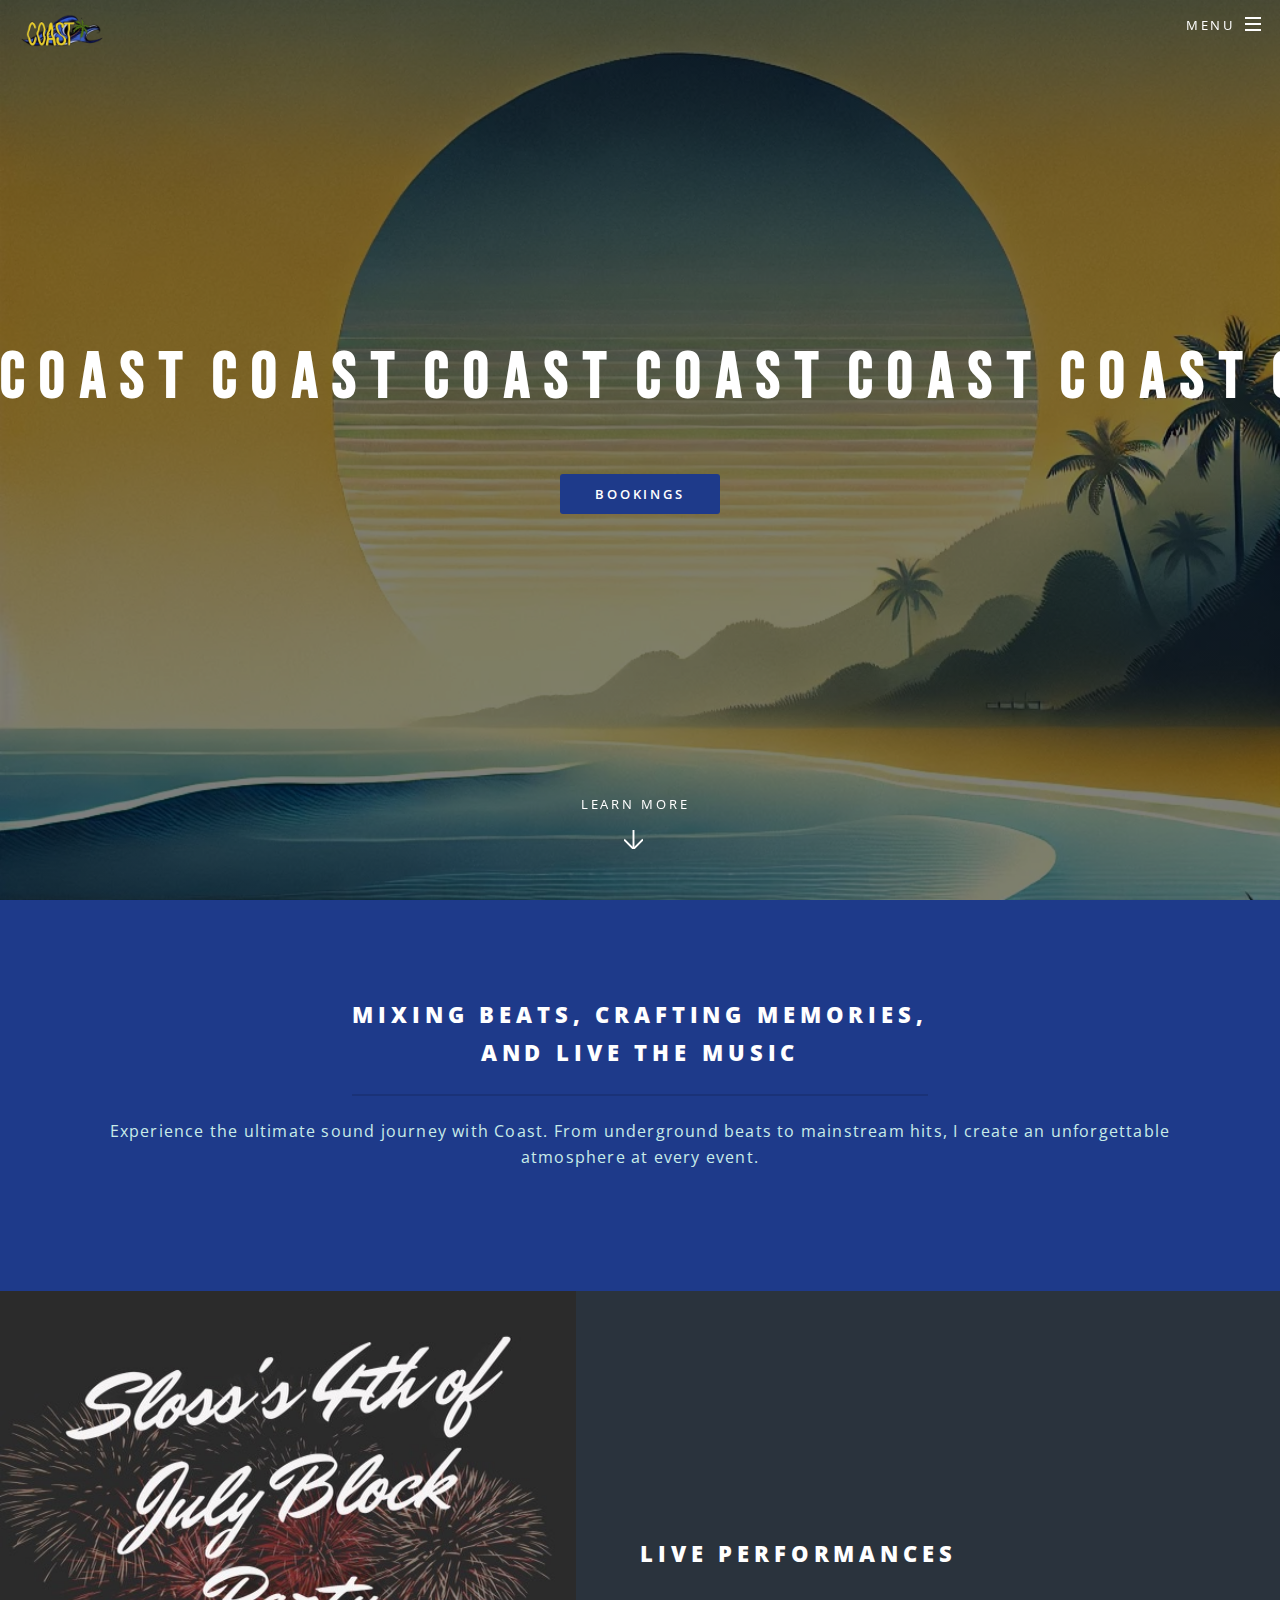
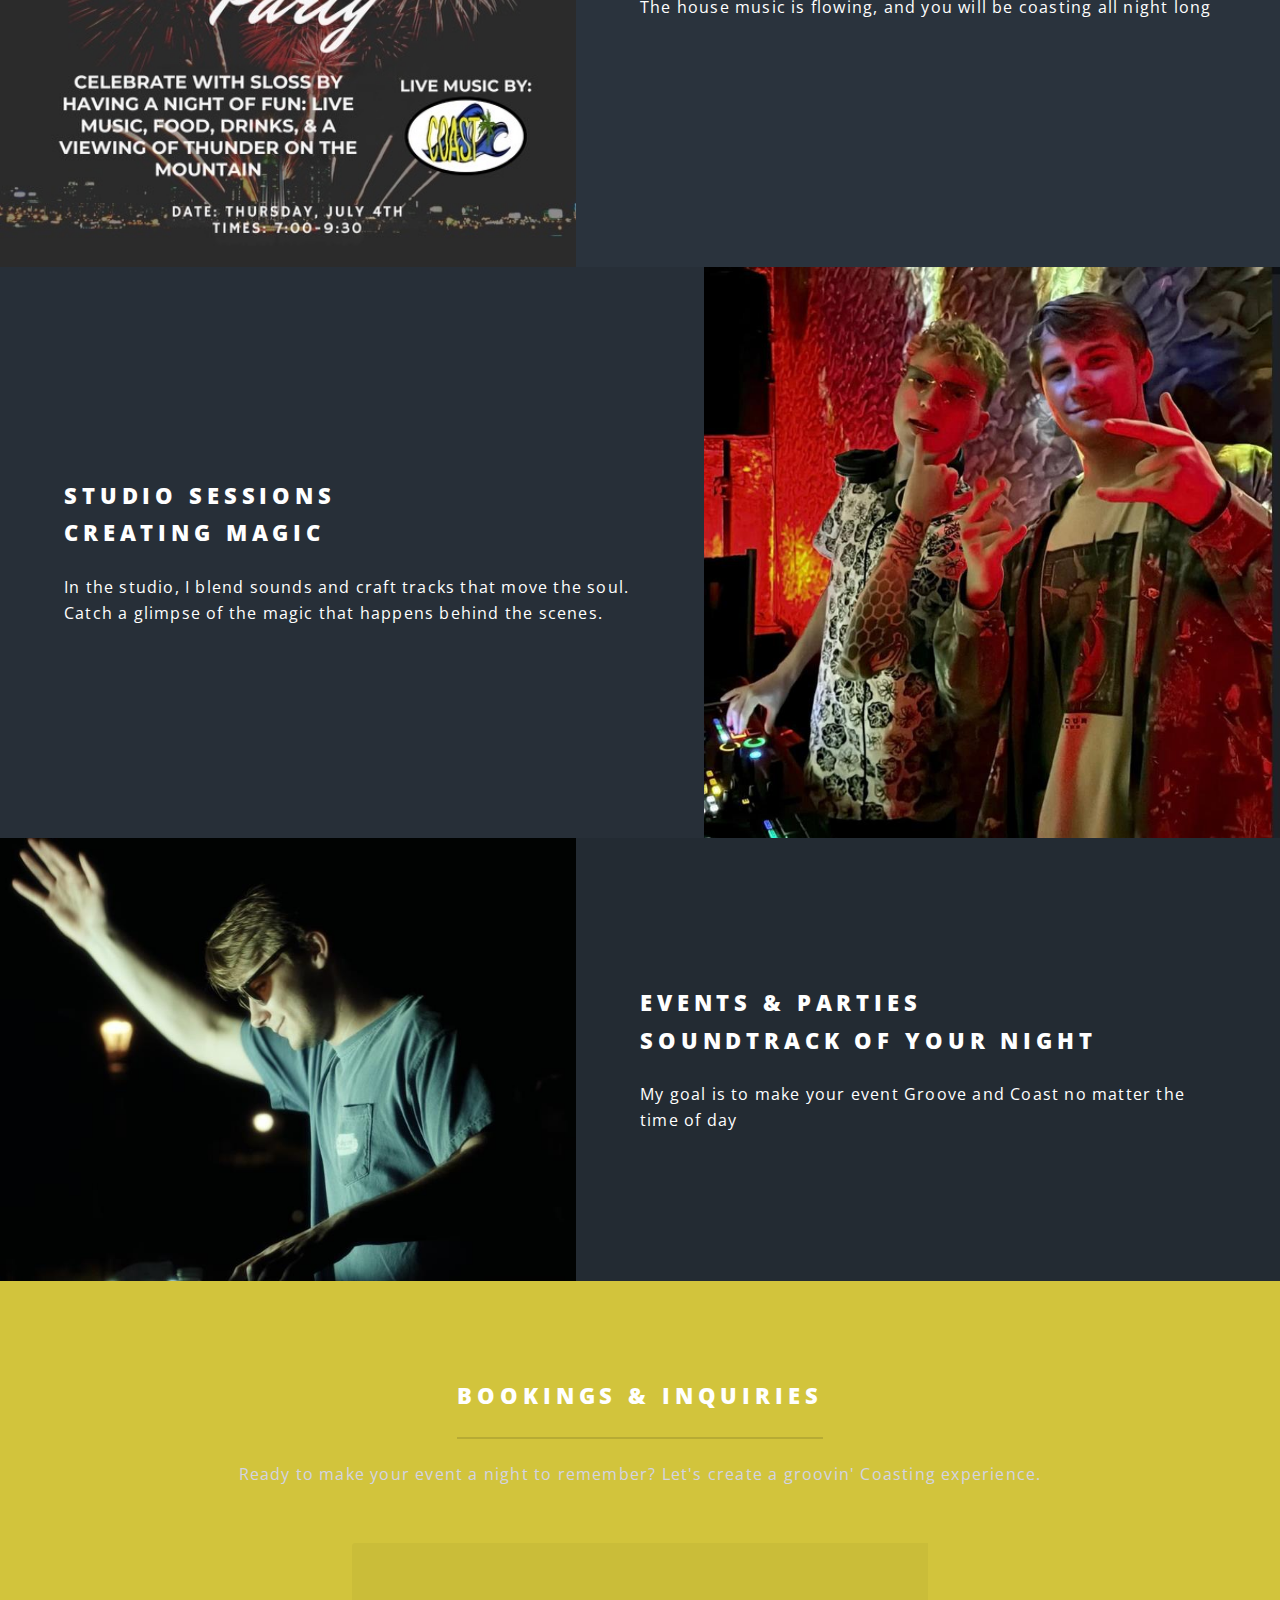
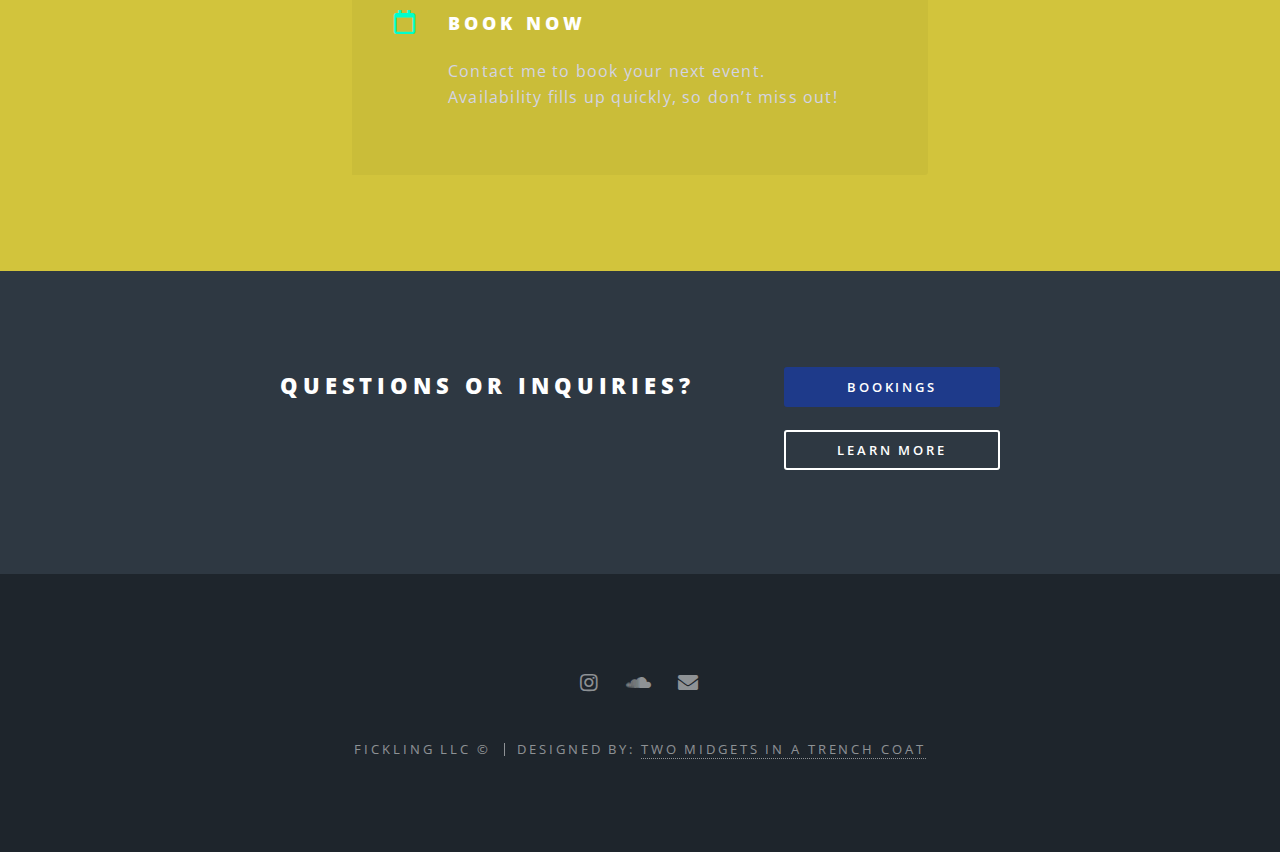
==== index.html @ 33bd5312 "Contact page fixed on all pages (TEMP)" ====
<!DOCTYPE HTML>
<!--
	Spectral by HTML5 UP
	html5up.net | @ajlkn
	Free for personal and commercial use under the CCA 3.0 license (html5up.net/license)
-->
<html>
	<head>
		<title>Coast - Official Website</title>
		<link rel="icon" type="image/x-icon" href="/images/LogoNoBackground.png" />
		<meta charset="utf-8" />
		<meta name="viewport" content="width=device-width, initial-scale=1, user-scalable=no" />
		<link rel="stylesheet" href="assets/css/main.css" />
		<noscript><link rel="stylesheet" href="assets/css/noscript.css" /></noscript>
		<link href="https://fonts.googleapis.com/css2?family=Bebas+Neue&display=swap" rel="stylesheet">
	</head>
	<body class="landing is-preload">
		<img src="/images/LogoNoBackground.png" class="logo-spin" alt="Coast Logo" />

		<style>
			.header-img {
    max-height: 60px;
}
.marquee {
    display: flex;
    white-space: nowrap;
    overflow: hidden;
    box-sizing: border-box;
    position: relative;
}
.marquee__text {
    display: inline-block;
    font-size: 4rem;
    padding-right: 1rem;
    animation: marquee 15s linear infinite;
    will-change: transform;
}
@keyframes marquee {
    0% { transform: translateX(100%); }
    100% { transform: translateX(-100%); }
}

		</style>
<script>
	document.addEventListener('DOMContentLoaded', function () {
		const marquee = document.querySelector('.marquee');
		const marqueeText = marquee.querySelectorAll('.marquee__text');
		const cloneCount = 4;  // Number of clones to make sure the text scrolls smoothly
		for (let i = 0; i < cloneCount; i++) {
			marqueeText.forEach(text => {
				const clone = text.cloneNode(true);
				marquee.appendChild(clone);
			});
		}
	});
</script>
		<!-- Page Wrapper -->
			<div id="page-wrapper">

				<!-- Header -->
				<header id="header" class="alt">
					<h1><a href="index.html">Coast</a></h1>
					<!-- <img src="/images/LogoNoBackground.png" class="logo-spin" alt="Coast Logo" /> -->
					<nav id="nav">
						<ul>
							<li class="special">
								<a href="#menu" class="menuToggle"><span>Menu</span></a>
								<div id="menu">
									<ul>
										<li><a href="index.html">Home</a></li>
										<li><a href="generic.html">About</a></li>
										<li><a href="elements.html">Pictures</a></li>
										<!-- <li><a href="Contact.html">Contact</a></li> -->
									</ul>
								</div>
							</li>
						</ul>
					</nav>
				</header>

				<!-- Banner -->
					<section id="banner">
						<div class="inner">
							<div class="marquee">
								<h1 class="marquee__text">COAST</h1>
								<h1 class="marquee__text">COAST</h1>
								<h1 class="marquee__text">COAST</h1>
								<h1 class="marquee__text">COAST</h1>
							</div>
							<!-- <p>-DJ-<br />
							-Dentist- <br />
							-Overall Badass- <a href="http://html5up.net"></a></p> -->
							<ul class="actions special">
								<li><a href="mailto:itscoastmusic@gmail.com?subject=Booking%20Opportunity" class="button primary">Bookings</a></li>
							</ul>
						</div>
						<a href="#one" class="more scrolly">Learn More</a>
					</section>

				<!-- One -->
<section id="one" class="wrapper style1 special">
    <div class="inner">
        <header class="major">
            <h2>Mixing Beats, Crafting Memories,<br />
           and Live the Music</h2>
            <p>Experience the ultimate sound journey with Coast. From underground beats to mainstream hits, I create an unforgettable atmosphere at every event.</p>
        </header>
        <!-- <ul class="icons major">
            <li><span class="icon fa-music major style1"><span class="label">Music</span></span></li>
            <li><span class="icon fa-headphones major style2"><span class="label">Headphones</span></span></li>
            <li><span class="icon solid fa-dj major style3"><span class="label">DJ</span></span></li>
        </ul> -->
    </div>
</section>

<!-- Two -->
<section id="two" class="wrapper alt style2">
    <section class="spotlight">
        <div class="image"><img src="images/July4.jpg" alt="DJ in Action" /></div>
        <div class="content">
            <h2>Live Performances
            </h2>
            <p>The house music is flowing, and you will be coasting all night long</p>
        </div>
    </section>
    <section class="spotlight">
        <div class="image"><img src="images/PaperDoll.jpg" alt="Mixing Console" /></div>
        <div class="content">
            <h2>Studio Sessions<br />
            Creating Magic</h2>
            <p>In the studio, I blend sounds and craft tracks that move the soul. Catch a glimpse of the magic that happens behind the scenes.</p>
        </div>
    </section>
    <section class="spotlight">
        <div class="image"><img src="images/MainPagePic.jpg" alt="Crowd Enjoying Music" /></div>
        <div class="content">
            <h2>Events & Parties<br />
            Soundtrack of Your Night</h2>
            <p>My goal is to make your event Groove and Coast no matter the time of day</p>
        </div>
    </section>
</section>

<!-- Three -->
<section id="three" class="wrapper style3 special">
    <div class="inner">
        <header class="major">
            <h2>Bookings & Inquiries</h2>
            <p>Ready to make your event a night to remember? Let's create a groovin' Coasting experience.</p>
        </header>
        <ul class="features">
            <li class="icon fa-calendar">
                <h3>Book Now</h3>
                <p>Contact me to book your next event. Availability fills up quickly, so don’t miss out!</p>
            </li>
            <!-- <li class="icon solid fa-microphone">
                <h3>Custom Playlists</h3>
                <p>Looking for a specific vibe or genre? Let’s discuss your preferences and create a custom playlist.</p>
            </li> -->
            <!-- <li class="icon solid fa-music">
                <h3>Exclusive Tracks</h3>
                <p>Get access to exclusive tracks and mixes that you won’t hear anywhere else.</p>
            </li> -->
        </ul>
    </div>
</section>

				<!-- CTA -->
					<section id="cta" class="wrapper style4">
						<div class="inner">
							<header>
								<h2>Questions or Inquiries?</h2>
								<!-- <p>Aliquam ut ex ut augue consectetur interdum endrerit imperdiet amet eleifend fringilla.</p> -->
							</header>
							<ul class="actions stacked">
								<li><a href="mailto:itscoastmusic@gmail.com?subject=Booking%20Opportunity" class="button fit primary">Bookings</a></li>
								<li><a href="./generic.html" class="button fit">Learn More</a></li>
							</ul>
						</div>
					</section>

				<!-- Footer -->
					<footer id="footer">
						<ul class="icons">
							<!-- <li><a href="#" class="icon brands fa-twitter"><span class="label">Twitter</span></a></li>
							<li><a href="#" class="icon brands fa-facebook-f"><span class="label">Facebook</span></a></li> -->
							<li><a href="https://www.instagram.com/_itscoast_?igsh=ZGxqZDl2bGh4dGU4" class="icon brands fa-instagram" target="_blank"><span class="label">Instagram</span></a></li>
							<li><a href="https://soundcloud.com/aninkle" class="icon brands fa-soundcloud" target="_blank"><span class="label">Dribbble</span></a></li>
							<li><a href="mailto:itscoastmusic@gmail.com?subject=Booking%20Opportunity" class="icon solid fa-envelope" target="_blank"><span class="label">Email</span></a></li>
						</ul>
						<ul class="copyright">
							<li> Fickling LLC &copy;</li><li>Designed By: <a href="https://www.youtube.com/watch?v=dQw4w9WgXcQ" target="_blank">Two midgets in a trench coat</a></li>
						</ul>
					</footer>

			</div>

		<!-- Scripts -->
			<script src="assets/js/jquery.min.js"></script>
			<script src="assets/js/jquery.scrollex.min.js"></script>
			<script src="assets/js/jquery.scrolly.min.js"></script>
			<script src="assets/js/browser.min.js"></script>
			<script src="assets/js/breakpoints.min.js"></script>
			<script src="assets/js/util.js"></script>
			<script src="assets/js/main.js"></script>

	</body>
</html>
---- assets/css/main.css ----
@import url(fontawesome-all.min.css);
@import url("https://fonts.googleapis.com/css?family=Open+Sans:400,400italic,600,600italic,800,800italic");

/*
	Spectral by HTML5 UP
	html5up.net | @ajlkn
	Free for personal and commercial use under the CCA 3.0 license (html5up.net/license)
*/

html, body, div, span, applet, object,
iframe, h1, h2, h3, h4, h5, h6, p, blockquote,
pre, a, abbr, acronym, address, big, cite,
code, del, dfn, em, img, ins, kbd, q, s, samp,
small, strike, strong, sub, sup, tt, var, b,
u, i, center, dl, dt, dd, ol, ul, li, fieldset,
form, label, legend, table, caption, tbody,
tfoot, thead, tr, th, td, article, aside,
canvas, details, embed, figure, figcaption,
footer, header, hgroup, menu, nav, output, ruby,
section, summary, time, mark, audio, video {
	margin: 0;
	padding: 0;
	border: 0;
	font-size: 100%;
	font: inherit;
	vertical-align: baseline;}

article, aside, details, figcaption, figure,
footer, header, hgroup, menu, nav, section {
	display: block;}

body {
	line-height: 1;
}

ol, ul {
	list-style: none;
}

blockquote, q {
	quotes: none;
}

	blockquote:before, blockquote:after, q:before, q:after {
		content: '';
		content: none;
	}

table {
	border-collapse: collapse;
	border-spacing: 0;
}

body {
	-webkit-text-size-adjust: none;
}

mark {
	background-color: transparent;
	color: inherit;
}

input::-moz-focus-inner {
	border: 0;
	padding: 0;
}

input, select, textarea {
	-moz-appearance: none;
	-webkit-appearance: none;
	-ms-appearance: none;
	appearance: none;
}

/* Basic */

	@-ms-viewport {
		width: device-width;
	}

	html {
		box-sizing: border-box;
	}

	*, *:before, *:after {
		box-sizing: inherit;
	}

	body {
		background: #2e3842;
	}

		body.is-preload *, body.is-preload *:before, body.is-preload *:after {
			-moz-animation: none !important;
			-webkit-animation: none !important;
			-ms-animation: none !important;
			animation: none !important;
			-moz-transition: none !important;
			-webkit-transition: none !important;
			-ms-transition: none !important;
			transition: none !important;
		}

	body, input, select, textarea {
		color: #fff;
		font-family: "Open Sans", Helvetica, sans-serif;
		font-size: 15pt;
		font-weight: 400;
		letter-spacing: 0.075em;
		line-height: 1.65em;
	}

		@media screen and (max-width: 1680px) {

			body, input, select, textarea {
				font-size: 13pt;
			}

		}

		@media screen and (max-width: 1280px) {

			body, input, select, textarea {
				font-size: 12pt;
			}

		}

		@media screen and (max-width: 736px) {

			body, input, select, textarea {
				font-size: 11pt;
				letter-spacing: 0.0375em;
			}

		}

	a {
		-moz-transition: color 0.2s ease, border-bottom-color 0.2s ease;
		-webkit-transition: color 0.2s ease, border-bottom-color 0.2s ease;
		-ms-transition: color 0.2s ease, border-bottom-color 0.2s ease;
		transition: color 0.2s ease, border-bottom-color 0.2s ease;
		border-bottom: dotted 1px;
		color: inherit;
		text-decoration: none;
	}

		a:hover {
			border-bottom-color: transparent;
		}

	strong, b {
		color: #fff;
		font-weight: 600;
	}

	em, i {
		font-style: italic;
	}

	p {
		margin: 0 0 2em 0;
	}

	h1, h2, h3, h4, h5, h6 {
		color: #fff;
		font-weight: 800;
		letter-spacing: 0.225em;
		line-height: 1em;
		margin: 0 0 1em 0;
		text-transform: uppercase;
	}

		h1 a, h2 a, h3 a, h4 a, h5 a, h6 a {
			color: inherit;
			text-decoration: none;
		}

	h2 {
		font-size: 1.35em;
		line-height: 1.75em;
	}

		@media screen and (max-width: 736px) {

			h2 {
				font-size: 1.1em;
				line-height: 1.65em;
			}

		}

	h3 {
		font-size: 1.15em;
		line-height: 1.75em;
	}

		@media screen and (max-width: 736px) {

			h3 {
				font-size: 1em;
				line-height: 1.65em;
			}

		}

	h4 {
		font-size: 1em;
		line-height: 1.5em;
	}

	h5 {
		font-size: 0.8em;
		line-height: 1.5em;
	}

	h6 {
		font-size: 0.7em;
		line-height: 1.5em;
	}

	sub {
		font-size: 0.8em;
		position: relative;
		top: 0.5em;
	}

	sup {
		font-size: 0.8em;
		position: relative;
		top: -0.5em;
	}

	hr {
		border: 0;
		border-bottom: solid 2px #fff;
		margin: 3em 0;
	}

		hr.major {
			margin: 4.5em 0;
		}

	blockquote {
		border-left: solid 4px #fff;
		font-style: italic;
		margin: 0 0 2em 0;
		padding: 0.5em 0 0.5em 2em;
	}

	code {
		background: rgba(144, 144, 144, 0.25);
		border-radius: 3px;
		font-family: "Courier New", monospace;
		font-size: 0.9em;
		letter-spacing: 0;
		margin: 0 0.25em;
		padding: 0.25em 0.65em;
	}

	pre {
		-webkit-overflow-scrolling: touch;
		font-family: "Courier New", monospace;
		font-size: 0.9em;
		margin: 0 0 2em 0;
	}

		pre code {
			display: block;
			line-height: 1.75em;
			padding: 1em 1.5em;
			overflow-x: auto;
		}

	.align-left {
		text-align: left;
	}

	.align-center {
		text-align: center;
	}

	.align-right {
		text-align: right;
	}

/* Row */

	.row {
		display: flex;
		flex-wrap: wrap;
		box-sizing: border-box;
		align-items: stretch;
	}

		.row > * {
			box-sizing: border-box;
		}

		.row.gtr-uniform > * > :last-child {
			margin-bottom: 0;
		}

		.row.aln-left {
			justify-content: flex-start;
		}

		.row.aln-center {
			justify-content: center;
		}

		.row.aln-right {
			justify-content: flex-end;
		}

		.row.aln-top {
			align-items: flex-start;
		}

		.row.aln-middle {
			align-items: center;
		}

		.row.aln-bottom {
			align-items: flex-end;
		}

		.row > .imp {
			order: -1;
		}

		.row > .col-1 {
			width: 8.33333%;
		}

		.row > .off-1 {
			margin-left: 8.33333%;
		}

		.row > .col-2 {
			width: 16.66667%;
		}

		.row > .off-2 {
			margin-left: 16.66667%;
		}

		.row > .col-3 {
			width: 25%;
		}

		.row > .off-3 {
			margin-left: 25%;
		}

		.row > .col-4 {
			width: 33.33333%;
		}

		.row > .off-4 {
			margin-left: 33.33333%;
		}

		.row > .col-5 {
			width: 41.66667%;
		}

		.row > .off-5 {
			margin-left: 41.66667%;
		}

		.row > .col-6 {
			width: 50%;
		}

		.row > .off-6 {
			margin-left: 50%;
		}

		.row > .col-7 {
			width: 58.33333%;
		}

		.row > .off-7 {
			margin-left: 58.33333%;
		}

		.row > .col-8 {
			width: 66.66667%;
		}

		.row > .off-8 {
			margin-left: 66.66667%;
		}

		.row > .col-9 {
			width: 75%;
		}

		.row > .off-9 {
			margin-left: 75%;
		}

		.row > .col-10 {
			width: 83.33333%;
		}

		.row > .off-10 {
			margin-left: 83.33333%;
		}

		.row > .col-11 {
			width: 91.66667%;
		}

		.row > .off-11 {
			margin-left: 91.66667%;
		}

		.row > .col-12 {
			width: 100%;
		}

		.row > .off-12 {
			margin-left: 100%;
		}

		.row.gtr-0 {
			margin-top: 0;
			margin-left: 0em;
		}

			.row.gtr-0 > * {
				padding: 0 0 0 0em;
			}

			.row.gtr-0.gtr-uniform {
				margin-top: 0em;
			}

				.row.gtr-0.gtr-uniform > * {
					padding-top: 0em;
				}

		.row.gtr-25 {
			margin-top: 0;
			margin-left: -0.375em;
		}

			.row.gtr-25 > * {
				padding: 0 0 0 0.375em;
			}

			.row.gtr-25.gtr-uniform {
				margin-top: -0.375em;
			}

				.row.gtr-25.gtr-uniform > * {
					padding-top: 0.375em;
				}

		.row.gtr-50 {
			margin-top: 0;
			margin-left: -0.75em;
		}

			.row.gtr-50 > * {
				padding: 0 0 0 0.75em;
			}

			.row.gtr-50.gtr-uniform {
				margin-top: -0.75em;
			}

				.row.gtr-50.gtr-uniform > * {
					padding-top: 0.75em;
				}

		.row {
			margin-top: 0;
			margin-left: -1.5em;
		}

			.row > * {
				padding: 0 0 0 1.5em;
			}

			.row.gtr-uniform {
				margin-top: -1.5em;
			}

				.row.gtr-uniform > * {
					padding-top: 1.5em;
				}

		.row.gtr-150 {
			margin-top: 0;
			margin-left: -2.25em;
		}

			.row.gtr-150 > * {
				padding: 0 0 0 2.25em;
			}

			.row.gtr-150.gtr-uniform {
				margin-top: -2.25em;
			}

				.row.gtr-150.gtr-uniform > * {
					padding-top: 2.25em;
				}

		.row.gtr-200 {
			margin-top: 0;
			margin-left: -3em;
		}

			.row.gtr-200 > * {
				padding: 0 0 0 3em;
			}

			.row.gtr-200.gtr-uniform {
				margin-top: -3em;
			}

				.row.gtr-200.gtr-uniform > * {
					padding-top: 3em;
				}

		@media screen and (max-width: 1680px) {

			.row {
				display: flex;
				flex-wrap: wrap;
				box-sizing: border-box;
				align-items: stretch;
			}

				.row > * {
					box-sizing: border-box;
				}

				.row.gtr-uniform > * > :last-child {
					margin-bottom: 0;
				}

				.row.aln-left {
					justify-content: flex-start;
				}

				.row.aln-center {
					justify-content: center;
				}

				.row.aln-right {
					justify-content: flex-end;
				}

				.row.aln-top {
					align-items: flex-start;
				}

				.row.aln-middle {
					align-items: center;
				}

				.row.aln-bottom {
					align-items: flex-end;
				}

				.row > .imp-xlarge {
					order: -1;
				}

				.row > .col-1-xlarge {
					width: 8.33333%;
				}

				.row > .off-1-xlarge {
					margin-left: 8.33333%;
				}

				.row > .col-2-xlarge {
					width: 16.66667%;
				}

				.row > .off-2-xlarge {
					margin-left: 16.66667%;
				}

				.row > .col-3-xlarge {
					width: 25%;
				}

				.row > .off-3-xlarge {
					margin-left: 25%;
				}

				.row > .col-4-xlarge {
					width: 33.33333%;
				}

				.row > .off-4-xlarge {
					margin-left: 33.33333%;
				}

				.row > .col-5-xlarge {
					width: 41.66667%;
				}

				.row > .off-5-xlarge {
					margin-left: 41.66667%;
				}

				.row > .col-6-xlarge {
					width: 50%;
				}

				.row > .off-6-xlarge {
					margin-left: 50%;
				}

				.row > .col-7-xlarge {
					width: 58.33333%;
				}

				.row > .off-7-xlarge {
					margin-left: 58.33333%;
				}

				.row > .col-8-xlarge {
					width: 66.66667%;
				}

				.row > .off-8-xlarge {
					margin-left: 66.66667%;
				}

				.row > .col-9-xlarge {
					width: 75%;
				}

				.row > .off-9-xlarge {
					margin-left: 75%;
				}

				.row > .col-10-xlarge {
					width: 83.33333%;
				}

				.row > .off-10-xlarge {
					margin-left: 83.33333%;
				}

				.row > .col-11-xlarge {
					width: 91.66667%;
				}

				.row > .off-11-xlarge {
					margin-left: 91.66667%;
				}

				.row > .col-12-xlarge {
					width: 100%;
				}

				.row > .off-12-xlarge {
					margin-left: 100%;
				}

				.row.gtr-0 {
					margin-top: 0;
					margin-left: 0em;
				}

					.row.gtr-0 > * {
						padding: 0 0 0 0em;
					}

					.row.gtr-0.gtr-uniform {
						margin-top: 0em;
					}

						.row.gtr-0.gtr-uniform > * {
							padding-top: 0em;
						}

				.row.gtr-25 {
					margin-top: 0;
					margin-left: -0.375em;
				}

					.row.gtr-25 > * {
						padding: 0 0 0 0.375em;
					}

					.row.gtr-25.gtr-uniform {
						margin-top: -0.375em;
					}

						.row.gtr-25.gtr-uniform > * {
							padding-top: 0.375em;
						}

				.row.gtr-50 {
					margin-top: 0;
					margin-left: -0.75em;
				}

					.row.gtr-50 > * {
						padding: 0 0 0 0.75em;
					}

					.row.gtr-50.gtr-uniform {
						margin-top: -0.75em;
					}

						.row.gtr-50.gtr-uniform > * {
							padding-top: 0.75em;
						}

				.row {
					margin-top: 0;
					margin-left: -1.5em;
				}

					.row > * {
						padding: 0 0 0 1.5em;
					}

					.row.gtr-uniform {
						margin-top: -1.5em;
					}

						.row.gtr-uniform > * {
							padding-top: 1.5em;
						}

				.row.gtr-150 {
					margin-top: 0;
					margin-left: -2.25em;
				}

					.row.gtr-150 > * {
						padding: 0 0 0 2.25em;
					}

					.row.gtr-150.gtr-uniform {
						margin-top: -2.25em;
					}

						.row.gtr-150.gtr-uniform > * {
							padding-top: 2.25em;
						}

				.row.gtr-200 {
					margin-top: 0;
					margin-left: -3em;
				}

					.row.gtr-200 > * {
						padding: 0 0 0 3em;
					}

					.row.gtr-200.gtr-uniform {
						margin-top: -3em;
					}

						.row.gtr-200.gtr-uniform > * {
							padding-top: 3em;
						}

		}

		@media screen and (max-width: 1280px) {

			.row {
				display: flex;
				flex-wrap: wrap;
				box-sizing: border-box;
				align-items: stretch;
			}

				.row > * {
					box-sizing: border-box;
				}

				.row.gtr-uniform > * > :last-child {
					margin-bottom: 0;
				}

				.row.aln-left {
					justify-content: flex-start;
				}

				.row.aln-center {
					justify-content: center;
				}

				.row.aln-right {
					justify-content: flex-end;
				}

				.row.aln-top {
					align-items: flex-start;
				}

				.row.aln-middle {
					align-items: center;
				}

				.row.aln-bottom {
					align-items: flex-end;
				}

				.row > .imp-large {
					order: -1;
				}

				.row > .col-1-large {
					width: 8.33333%;
				}

				.row > .off-1-large {
					margin-left: 8.33333%;
				}

				.row > .col-2-large {
					width: 16.66667%;
				}

				.row > .off-2-large {
					margin-left: 16.66667%;
				}

				.row > .col-3-large {
					width: 25%;
				}

				.row > .off-3-large {
					margin-left: 25%;
				}

				.row > .col-4-large {
					width: 33.33333%;
				}

				.row > .off-4-large {
					margin-left: 33.33333%;
				}

				.row > .col-5-large {
					width: 41.66667%;
				}

				.row > .off-5-large {
					margin-left: 41.66667%;
				}

				.row > .col-6-large {
					width: 50%;
				}

				.row > .off-6-large {
					margin-left: 50%;
				}

				.row > .col-7-large {
					width: 58.33333%;
				}

				.row > .off-7-large {
					margin-left: 58.33333%;
				}

				.row > .col-8-large {
					width: 66.66667%;
				}

				.row > .off-8-large {
					margin-left: 66.66667%;
				}

				.row > .col-9-large {
					width: 75%;
				}

				.row > .off-9-large {
					margin-left: 75%;
				}

				.row > .col-10-large {
					width: 83.33333%;
				}

				.row > .off-10-large {
					margin-left: 83.33333%;
				}

				.row > .col-11-large {
					width: 91.66667%;
				}

				.row > .off-11-large {
					margin-left: 91.66667%;
				}

				.row > .col-12-large {
					width: 100%;
				}

				.row > .off-12-large {
					margin-left: 100%;
				}

				.row.gtr-0 {
					margin-top: 0;
					margin-left: 0em;
				}

					.row.gtr-0 > * {
						padding: 0 0 0 0em;
					}

					.row.gtr-0.gtr-uniform {
						margin-top: 0em;
					}

						.row.gtr-0.gtr-uniform > * {
							padding-top: 0em;
						}

				.row.gtr-25 {
					margin-top: 0;
					margin-left: -0.375em;
				}

					.row.gtr-25 > * {
						padding: 0 0 0 0.375em;
					}

					.row.gtr-25.gtr-uniform {
						margin-top: -0.375em;
					}

						.row.gtr-25.gtr-uniform > * {
							padding-top: 0.375em;
						}

				.row.gtr-50 {
					margin-top: 0;
					margin-left: -0.75em;
				}

					.row.gtr-50 > * {
						padding: 0 0 0 0.75em;
					}

					.row.gtr-50.gtr-uniform {
						margin-top: -0.75em;
					}

						.row.gtr-50.gtr-uniform > * {
							padding-top: 0.75em;
						}

				.row {
					margin-top: 0;
					margin-left: -1.5em;
				}

					.row > * {
						padding: 0 0 0 1.5em;
					}

					.row.gtr-uniform {
						margin-top: -1.5em;
					}

						.row.gtr-uniform > * {
							padding-top: 1.5em;
						}

				.row.gtr-150 {
					margin-top: 0;
					margin-left: -2.25em;
				}

					.row.gtr-150 > * {
						padding: 0 0 0 2.25em;
					}

					.row.gtr-150.gtr-uniform {
						margin-top: -2.25em;
					}

						.row.gtr-150.gtr-uniform > * {
							padding-top: 2.25em;
						}

				.row.gtr-200 {
					margin-top: 0;
					margin-left: -3em;
				}

					.row.gtr-200 > * {
						padding: 0 0 0 3em;
					}

					.row.gtr-200.gtr-uniform {
						margin-top: -3em;
					}

						.row.gtr-200.gtr-uniform > * {
							padding-top: 3em;
						}

		}

		@media screen and (max-width: 980px) {

			.row {
				display: flex;
				flex-wrap: wrap;
				box-sizing: border-box;
				align-items: stretch;
			}

				.row > * {
					box-sizing: border-box;
				}

				.row.gtr-uniform > * > :last-child {
					margin-bottom: 0;
				}

				.row.aln-left {
					justify-content: flex-start;
				}

				.row.aln-center {
					justify-content: center;
				}

				.row.aln-right {
					justify-content: flex-end;
				}

				.row.aln-top {
					align-items: flex-start;
				}

				.row.aln-middle {
					align-items: center;
				}

				.row.aln-bottom {
					align-items: flex-end;
				}

				.row > .imp-medium {
					order: -1;
				}

				.row > .col-1-medium {
					width: 8.33333%;
				}

				.row > .off-1-medium {
					margin-left: 8.33333%;
				}

				.row > .col-2-medium {
					width: 16.66667%;
				}

				.row > .off-2-medium {
					margin-left: 16.66667%;
				}

				.row > .col-3-medium {
					width: 25%;
				}

				.row > .off-3-medium {
					margin-left: 25%;
				}

				.row > .col-4-medium {
					width: 33.33333%;
				}

				.row > .off-4-medium {
					margin-left: 33.33333%;
				}

				.row > .col-5-medium {
					width: 41.66667%;
				}

				.row > .off-5-medium {
					margin-left: 41.66667%;
				}

				.row > .col-6-medium {
					width: 50%;
				}

				.row > .off-6-medium {
					margin-left: 50%;
				}

				.row > .col-7-medium {
					width: 58.33333%;
				}

				.row > .off-7-medium {
					margin-left: 58.33333%;
				}

				.row > .col-8-medium {
					width: 66.66667%;
				}

				.row > .off-8-medium {
					margin-left: 66.66667%;
				}

				.row > .col-9-medium {
					width: 75%;
				}

				.row > .off-9-medium {
					margin-left: 75%;
				}

				.row > .col-10-medium {
					width: 83.33333%;
				}

				.row > .off-10-medium {
					margin-left: 83.33333%;
				}

				.row > .col-11-medium {
					width: 91.66667%;
				}

				.row > .off-11-medium {
					margin-left: 91.66667%;
				}

				.row > .col-12-medium {
					width: 100%;
				}

				.row > .off-12-medium {
					margin-left: 100%;
				}

				.row.gtr-0 {
					margin-top: 0;
					margin-left: 0em;
				}

					.row.gtr-0 > * {
						padding: 0 0 0 0em;
					}

					.row.gtr-0.gtr-uniform {
						margin-top: 0em;
					}

						.row.gtr-0.gtr-uniform > * {
							padding-top: 0em;
						}

				.row.gtr-25 {
					margin-top: 0;
					margin-left: -0.375em;
				}

					.row.gtr-25 > * {
						padding: 0 0 0 0.375em;
					}

					.row.gtr-25.gtr-uniform {
						margin-top: -0.375em;
					}

						.row.gtr-25.gtr-uniform > * {
							padding-top: 0.375em;
						}

				.row.gtr-50 {
					margin-top: 0;
					margin-left: -0.75em;
				}

					.row.gtr-50 > * {
						padding: 0 0 0 0.75em;
					}

					.row.gtr-50.gtr-uniform {
						margin-top: -0.75em;
					}

						.row.gtr-50.gtr-uniform > * {
							padding-top: 0.75em;
						}

				.row {
					margin-top: 0;
					margin-left: -1.5em;
				}

					.row > * {
						padding: 0 0 0 1.5em;
					}

					.row.gtr-uniform {
						margin-top: -1.5em;
					}

						.row.gtr-uniform > * {
							padding-top: 1.5em;
						}

				.row.gtr-150 {
					margin-top: 0;
					margin-left: -2.25em;
				}

					.row.gtr-150 > * {
						padding: 0 0 0 2.25em;
					}

					.row.gtr-150.gtr-uniform {
						margin-top: -2.25em;
					}

						.row.gtr-150.gtr-uniform > * {
							padding-top: 2.25em;
						}

				.row.gtr-200 {
					margin-top: 0;
					margin-left: -3em;
				}

					.row.gtr-200 > * {
						padding: 0 0 0 3em;
					}

					.row.gtr-200.gtr-uniform {
						margin-top: -3em;
					}

						.row.gtr-200.gtr-uniform > * {
							padding-top: 3em;
						}

		}

		@media screen and (max-width: 736px) {

			.row {
				display: flex;
				flex-wrap: wrap;
				box-sizing: border-box;
				align-items: stretch;
			}

				.row > * {
					box-sizing: border-box;
				}

				.row.gtr-uniform > * > :last-child {
					margin-bottom: 0;
				}

				.row.aln-left {
					justify-content: flex-start;
				}

				.row.aln-center {
					justify-content: center;
				}

				.row.aln-right {
					justify-content: flex-end;
				}

				.row.aln-top {
					align-items: flex-start;
				}

				.row.aln-middle {
					align-items: center;
				}

				.row.aln-bottom {
					align-items: flex-end;
				}

				.row > .imp-small {
					order: -1;
				}

				.row > .col-1-small {
					width: 8.33333%;
				}

				.row > .off-1-small {
					margin-left: 8.33333%;
				}

				.row > .col-2-small {
					width: 16.66667%;
				}

				.row > .off-2-small {
					margin-left: 16.66667%;
				}

				.row > .col-3-small {
					width: 25%;
				}

				.row > .off-3-small {
					margin-left: 25%;
				}

				.row > .col-4-small {
					width: 33.33333%;
				}

				.row > .off-4-small {
					margin-left: 33.33333%;
				}

				.row > .col-5-small {
					width: 41.66667%;
				}

				.row > .off-5-small {
					margin-left: 41.66667%;
				}

				.row > .col-6-small {
					width: 50%;
				}

				.row > .off-6-small {
					margin-left: 50%;
				}

				.row > .col-7-small {
					width: 58.33333%;
				}

				.row > .off-7-small {
					margin-left: 58.33333%;
				}

				.row > .col-8-small {
					width: 66.66667%;
				}

				.row > .off-8-small {
					margin-left: 66.66667%;
				}

				.row > .col-9-small {
					width: 75%;
				}

				.row > .off-9-small {
					margin-left: 75%;
				}

				.row > .col-10-small {
					width: 83.33333%;
				}

				.row > .off-10-small {
					margin-left: 83.33333%;
				}

				.row > .col-11-small {
					width: 91.66667%;
				}

				.row > .off-11-small {
					margin-left: 91.66667%;
				}

				.row > .col-12-small {
					width: 100%;
				}

				.row > .off-12-small {
					margin-left: 100%;
				}

				.row.gtr-0 {
					margin-top: 0;
					margin-left: 0em;
				}

					.row.gtr-0 > * {
						padding: 0 0 0 0em;
					}

					.row.gtr-0.gtr-uniform {
						margin-top: 0em;
					}

						.row.gtr-0.gtr-uniform > * {
							padding-top: 0em;
						}

				.row.gtr-25 {
					margin-top: 0;
					margin-left: -0.375em;
				}

					.row.gtr-25 > * {
						padding: 0 0 0 0.375em;
					}

					.row.gtr-25.gtr-uniform {
						margin-top: -0.375em;
					}

						.row.gtr-25.gtr-uniform > * {
							padding-top: 0.375em;
						}

				.row.gtr-50 {
					margin-top: 0;
					margin-left: -0.75em;
				}

					.row.gtr-50 > * {
						padding: 0 0 0 0.75em;
					}

					.row.gtr-50.gtr-uniform {
						margin-top: -0.75em;
					}

						.row.gtr-50.gtr-uniform > * {
							padding-top: 0.75em;
						}

				.row {
					margin-top: 0;
					margin-left: -1.5em;
				}

					.row > * {
						padding: 0 0 0 1.5em;
					}

					.row.gtr-uniform {
						margin-top: -1.5em;
					}

						.row.gtr-uniform > * {
							padding-top: 1.5em;
						}

				.row.gtr-150 {
					margin-top: 0;
					margin-left: -2.25em;
				}

					.row.gtr-150 > * {
						padding: 0 0 0 2.25em;
					}

					.row.gtr-150.gtr-uniform {
						margin-top: -2.25em;
					}

						.row.gtr-150.gtr-uniform > * {
							padding-top: 2.25em;
						}

				.row.gtr-200 {
					margin-top: 0;
					margin-left: -3em;
				}

					.row.gtr-200 > * {
						padding: 0 0 0 3em;
					}

					.row.gtr-200.gtr-uniform {
						margin-top: -3em;
					}

						.row.gtr-200.gtr-uniform > * {
							padding-top: 3em;
						}

		}

		@media screen and (max-width: 480px) {

			.row {
				display: flex;
				flex-wrap: wrap;
				box-sizing: border-box;
				align-items: stretch;
			}

				.row > * {
					box-sizing: border-box;
				}

				.row.gtr-uniform > * > :last-child {
					margin-bottom: 0;
				}

				.row.aln-left {
					justify-content: flex-start;
				}

				.row.aln-center {
					justify-content: center;
				}

				.row.aln-right {
					justify-content: flex-end;
				}

				.row.aln-top {
					align-items: flex-start;
				}

				.row.aln-middle {
					align-items: center;
				}

				.row.aln-bottom {
					align-items: flex-end;
				}

				.row > .imp-xsmall {
					order: -1;
				}

				.row > .col-1-xsmall {
					width: 8.33333%;
				}

				.row > .off-1-xsmall {
					margin-left: 8.33333%;
				}

				.row > .col-2-xsmall {
					width: 16.66667%;
				}

				.row > .off-2-xsmall {
					margin-left: 16.66667%;
				}

				.row > .col-3-xsmall {
					width: 25%;
				}

				.row > .off-3-xsmall {
					margin-left: 25%;
				}

				.row > .col-4-xsmall {
					width: 33.33333%;
				}

				.row > .off-4-xsmall {
					margin-left: 33.33333%;
				}

				.row > .col-5-xsmall {
					width: 41.66667%;
				}

				.row > .off-5-xsmall {
					margin-left: 41.66667%;
				}

				.row > .col-6-xsmall {
					width: 50%;
				}

				.row > .off-6-xsmall {
					margin-left: 50%;
				}

				.row > .col-7-xsmall {
					width: 58.33333%;
				}

				.row > .off-7-xsmall {
					margin-left: 58.33333%;
				}

				.row > .col-8-xsmall {
					width: 66.66667%;
				}

				.row > .off-8-xsmall {
					margin-left: 66.66667%;
				}

				.row > .col-9-xsmall {
					width: 75%;
				}

				.row > .off-9-xsmall {
					margin-left: 75%;
				}

				.row > .col-10-xsmall {
					width: 83.33333%;
				}

				.row > .off-10-xsmall {
					margin-left: 83.33333%;
				}

				.row > .col-11-xsmall {
					width: 91.66667%;
				}

				.row > .off-11-xsmall {
					margin-left: 91.66667%;
				}

				.row > .col-12-xsmall {
					width: 100%;
				}

				.row > .off-12-xsmall {
					margin-left: 100%;
				}

				.row.gtr-0 {
					margin-top: 0;
					margin-left: 0em;
				}

					.row.gtr-0 > * {
						padding: 0 0 0 0em;
					}

					.row.gtr-0.gtr-uniform {
						margin-top: 0em;
					}

						.row.gtr-0.gtr-uniform > * {
							padding-top: 0em;
						}

				.row.gtr-25 {
					margin-top: 0;
					margin-left: -0.375em;
				}

					.row.gtr-25 > * {
						padding: 0 0 0 0.375em;
					}

					.row.gtr-25.gtr-uniform {
						margin-top: -0.375em;
					}

						.row.gtr-25.gtr-uniform > * {
							padding-top: 0.375em;
						}

				.row.gtr-50 {
					margin-top: 0;
					margin-left: -0.75em;
				}

					.row.gtr-50 > * {
						padding: 0 0 0 0.75em;
					}

					.row.gtr-50.gtr-uniform {
						margin-top: -0.75em;
					}

						.row.gtr-50.gtr-uniform > * {
							padding-top: 0.75em;
						}

				.row {
					margin-top: 0;
					margin-left: -1.5em;
				}

					.row > * {
						padding: 0 0 0 1.5em;
					}

					.row.gtr-uniform {
						margin-top: -1.5em;
					}

						.row.gtr-uniform > * {
							padding-top: 1.5em;
						}

				.row.gtr-150 {
					margin-top: 0;
					margin-left: -2.25em;
				}

					.row.gtr-150 > * {
						padding: 0 0 0 2.25em;
					}

					.row.gtr-150.gtr-uniform {
						margin-top: -2.25em;
					}

						.row.gtr-150.gtr-uniform > * {
							padding-top: 2.25em;
						}

				.row.gtr-200 {
					margin-top: 0;
					margin-left: -3em;
				}

					.row.gtr-200 > * {
						padding: 0 0 0 3em;
					}

					.row.gtr-200.gtr-uniform {
						margin-top: -3em;
					}

						.row.gtr-200.gtr-uniform > * {
							padding-top: 3em;
						}

		}

/* Section/Article */

	section.special, article.special {
		text-align: center;
	}

	header p {
		color: rgba(255, 255, 255, 0.5);
		position: relative;
		top: -0.25em;
	}

	header h3 + p {
		font-size: 1.1em;
	}

	header h4 + p,
	header h5 + p,
	header h6 + p {
		font-size: 0.9em;
	}

	header.major {
		margin: 0 0 3.5em 0;
	}

		header.major h2, header.major h3, header.major h4, header.major h5, header.major h6 {
			border-bottom: solid 2px #fff;
			display: inline-block;
			padding-bottom: 1em;
			position: relative;
		}

			header.major h2:after, header.major h3:after, header.major h4:after, header.major h5:after, header.major h6:after {
				content: '';
				display: block;
				height: 1px;
			}

		header.major p {
			color: #fff;
			top: 0;
		}

		@media screen and (max-width: 736px) {

			header.major {
				margin: 0 0 2em 0;
			}

		}

	@media screen and (max-width: 980px) {

		header br {
			display: none;
		}

	}

/* Form */

	form {
		margin: 0 0 2em 0;
	}

	label {
		color: #fff;
		display: block;
		font-size: 0.9em;
		font-weight: 600;
		margin: 0 0 1em 0;
	}

	input[type="text"],
	input[type="password"],
	input[type="email"],
	select,
	textarea {
		-moz-appearance: none;
		-webkit-appearance: none;
		-ms-appearance: none;
		appearance: none;
		background-color: rgba(144, 144, 144, 0.25);
		border-radius: 3px;
		border: none;
		color: inherit;
		display: block;
		outline: 0;
		padding: 0 1em;
		text-decoration: none;
		width: 100%;
	}

		input[type="text"]:invalid,
		input[type="password"]:invalid,
		input[type="email"]:invalid,
		select:invalid,
		textarea:invalid {
			box-shadow: none;
		}

		input[type="text"]:focus,
		input[type="password"]:focus,
		input[type="email"]:focus,
		select:focus,
		textarea:focus {
			box-shadow: 0 0 0 2px #1e3a8a;
		}

	select {
		background-size: 1.25em;
		background-repeat: no-repeat;
		background-position: calc(100% - 1em) center;
		height: 2.75em;
		padding-right: 2.75em;
		text-overflow: ellipsis;
	}

		select:focus::-ms-value {
			background-color: transparent;
		}

		select::-ms-expand {
			display: none;
		}

	input[type="text"],
	input[type="password"],
	input[type="email"],
	select {
		height: 2.75em;
	}

	textarea {
		padding: 0.75em 1em;
	}

	input[type="checkbox"],
	input[type="radio"] {
		-moz-appearance: none;
		-webkit-appearance: none;
		-ms-appearance: none;
		appearance: none;
		display: block;
		float: left;
		margin-right: -2em;
		opacity: 0;
		width: 1em;
		z-index: -1;
	}

		input[type="checkbox"] + label,
		input[type="radio"] + label {
			text-decoration: none;
			color: #fff;
			cursor: pointer;
			display: inline-block;
			font-size: 1em;
			font-weight: 400;
			padding-left: 2.4em;
			padding-right: 0.75em;
			position: relative;
		}

			input[type="checkbox"] + label:before,
			input[type="radio"] + label:before {
				-moz-osx-font-smoothing: grayscale;
				-webkit-font-smoothing: antialiased;
				display: inline-block;
				font-style: normal;
				font-variant: normal;
				text-rendering: auto;
				line-height: 1;
				text-transform: none !important;
				font-family: 'Font Awesome 5 Free';
				font-weight: 900;
			}

			input[type="checkbox"] + label:before,
			input[type="radio"] + label:before {
				background: rgba(144, 144, 144, 0.25);
				border-radius: 3px;
				content: '';
				display: inline-block;
				font-size: 0.8em;
				height: 2.0625em;
				left: 0;
				line-height: 2.0625em;
				position: absolute;
				text-align: center;
				top: 0;
				width: 2.0625em;
			}

		input[type="checkbox"]:checked + label:before,
		input[type="radio"]:checked + label:before {
			background: #2e3842;
			color: #fff;
			content: '\f00c';
		}

		input[type="checkbox"]:focus + label:before,
		input[type="radio"]:focus + label:before {
			box-shadow: 0 0 0 2px #21b2a6;
		}

	input[type="checkbox"] + label:before {
		border-radius: 3px;
	}

	input[type="radio"] + label:before {
		border-radius: 100%;
	}

	::-webkit-input-placeholder {
		color: rgba(255, 255, 255, 0.5) !important;
		opacity: 1.0;
	}

	:-moz-placeholder {
		color: rgba(255, 255, 255, 0.5) !important;
		opacity: 1.0;
	}

	::-moz-placeholder {
		color: rgba(255, 255, 255, 0.5) !important;
		opacity: 1.0;
	}

	:-ms-input-placeholder {
		color: rgba(255, 255, 255, 0.5) !important;
		opacity: 1.0;
	}

/* Box */

	.box {
		border-radius: 3px;
		border: solid 2px #fff;
		margin-bottom: 2em;
		padding: 1.5em;
	}

		.box > :last-child,
		.box > :last-child > :last-child,
		.box > :last-child > :last-child > :last-child {
			margin-bottom: 0;
		}

		.box.alt {
			border: 0;
			border-radius: 0;
			padding: 0;
		}

/* Icon */

	.icon {
		text-decoration: none;
		border-bottom: none;
		position: relative;
	}

		.icon:before {
			-moz-osx-font-smoothing: grayscale;
			-webkit-font-smoothing: antialiased;
			display: inline-block;
			font-style: normal;
			font-variant: normal;
			text-rendering: auto;
			line-height: 1;
			text-transform: none !important;
			font-family: 'Font Awesome 5 Free';
			font-weight: 400;
		}

		.icon > .label {
			display: none;
		}

		.icon:before {
			line-height: inherit;
		}

		.icon.solid:before {
			font-weight: 900;
		}

		.icon.brands:before {
			font-family: 'Font Awesome 5 Brands';
		}

		.icon.major {
			-moz-transform: rotate(-45deg);
			-webkit-transform: rotate(-45deg);
			-ms-transform: rotate(-45deg);
			transform: rotate(-45deg);
			border-radius: 3px;
			border: solid 2px #fff;
			display: inline-block;
			font-size: 1.35em;
			height: calc(3em + 2px);
			line-height: 3em;
			text-align: center;
			width: calc(3em + 2px);
		}

			.icon.major:before {
				-moz-transform: rotate(45deg);
				-webkit-transform: rotate(45deg);
				-ms-transform: rotate(45deg);
				transform: rotate(45deg);
				display: inline-block;
				font-size: 1.5em;
			}

			@media screen and (max-width: 736px) {

				.icon.major {
					font-size: 1em;
				}

			}

		.icon.style1 {
			color: #00ffcc;
		}

		.icon.style2 {
			color: #00f0ff;
		}

		.icon.style3 {
			color: #76ddff;
		}

/* Image */

	.image {
		border-radius: 3px;
		border: 0;
		display: inline-block;
		position: relative;
	}

		.image img {
			border-radius: 3px;
			display: block;
		}

		.image.left {
			float: left;
			margin: 0 2em 2em 0;
			top: 0.25em;
		}

		.image.right {
			float: right;
			margin: 0 0 2em 2em;
			top: 0.25em;
		}

		.image.left, .image.right {
			max-width: 40%;
		}

			.image.left img, .image.right img {
				width: 100%;
			}

		.image.fit {
			display: block;
			margin: 0 0 2em 0;
			width: 100%;
		}

			.image.fit img {
				width: 100%;
			}

/* List */

	ol {
		list-style: decimal;
		margin: 0 0 2em 0;
		padding-left: 1.25em;
	}

		ol li {
			padding-left: 0.25em;
		}

	ul {
		list-style: disc;
		margin: 0 0 2em 0;
		padding-left: 1em;
	}

		ul li {
			padding-left: 0.5em;
		}

		ul.alt {
			list-style: none;
			padding-left: 0;
		}

			ul.alt li {
				border-top: solid 1px #fff;
				padding: 0.5em 0;
			}

				ul.alt li:first-child {
					border-top: 0;
					padding-top: 0;
				}

	dl {
		margin: 0 0 2em 0;
	}

/* Actions */

	ul.actions {
		display: -moz-flex;
		display: -webkit-flex;
		display: -ms-flex;
		display: flex;
		cursor: default;
		list-style: none;
		margin-left: -1em;
		padding-left: 0;
	}

		ul.actions li {
			padding: 0 0 0 1em;
			vertical-align: middle;
		}

		ul.actions.special {
			-moz-justify-content: center;
			-webkit-justify-content: center;
			-ms-justify-content: center;
			justify-content: center;
			width: 100%;
			margin-left: 0;
		}

			ul.actions.special li:first-child {
				padding-left: 0;
			}

		ul.actions.stacked {
			-moz-flex-direction: column;
			-webkit-flex-direction: column;
			-ms-flex-direction: column;
			flex-direction: column;
			margin-left: 0;
		}

			ul.actions.stacked li {
				padding: 1em 0 0 0;
			}

				ul.actions.stacked li:first-child {
					padding-top: 0;
				}

		ul.actions.fit {
			width: calc(100% + 1em);
		}

			ul.actions.fit li {
				-moz-flex-grow: 1;
				-webkit-flex-grow: 1;
				-ms-flex-grow: 1;
				flex-grow: 1;
				-moz-flex-shrink: 1;
				-webkit-flex-shrink: 1;
				-ms-flex-shrink: 1;
				flex-shrink: 1;
				width: 100%;
			}

				ul.actions.fit li > * {
					width: 100%;
				}

			ul.actions.fit.stacked {
				width: 100%;
			}

		@media screen and (max-width: 480px) {

			ul.actions:not(.fixed) {
				-moz-flex-direction: column;
				-webkit-flex-direction: column;
				-ms-flex-direction: column;
				flex-direction: column;
				margin-left: 0;
				width: 100% !important;
			}

				ul.actions:not(.fixed) li {
					-moz-flex-grow: 1;
					-webkit-flex-grow: 1;
					-ms-flex-grow: 1;
					flex-grow: 1;
					-moz-flex-shrink: 1;
					-webkit-flex-shrink: 1;
					-ms-flex-shrink: 1;
					flex-shrink: 1;
					padding: 1em 0 0 0;
					text-align: center;
					width: 100%;
				}

					ul.actions:not(.fixed) li > * {
						width: 100%;
					}

					ul.actions:not(.fixed) li:first-child {
						padding-top: 0;
					}

					ul.actions:not(.fixed) li input[type="submit"],
					ul.actions:not(.fixed) li input[type="reset"],
					ul.actions:not(.fixed) li input[type="button"],
					ul.actions:not(.fixed) li button,
					ul.actions:not(.fixed) li .button {
						width: 100%;
					}

						ul.actions:not(.fixed) li input[type="submit"].icon:before,
						ul.actions:not(.fixed) li input[type="reset"].icon:before,
						ul.actions:not(.fixed) li input[type="button"].icon:before,
						ul.actions:not(.fixed) li button.icon:before,
						ul.actions:not(.fixed) li .button.icon:before {
							margin-left: -0.5em;
						}

		}

/* Icons */

	ul.icons {
		cursor: default;
		list-style: none;
		padding-left: 0;
	}

		ul.icons li {
			display: inline-block;
			padding: 0 1em 0 0;
		}

			ul.icons li:last-child {
				padding-right: 0 !important;
			}

		ul.icons.major {
			padding: 1em 0;
		}

			ul.icons.major li {
				padding-right: 3.5em;
			}

				@media screen and (max-width: 736px) {

					ul.icons.major li {
						padding: 0 1em !important;
					}

				}

/* Table */

	.table-wrapper {
		-webkit-overflow-scrolling: touch;
		overflow-x: auto;
	}

	table {
		margin: 0 0 2em 0;
		width: 100%;
	}

		table tbody tr {
			border: solid 1px #fff;
			border-left: 0;
			border-right: 0;
		}

			table tbody tr:nth-child(2n + 1) {
				background-color: rgba(144, 144, 144, 0.25);
			}

		table td {
			padding: 0.75em 0.75em;
		}

		table th {
			color: #fff;
			font-size: 0.9em;
			font-weight: 600;
			padding: 0 0.75em 0.75em 0.75em;
			text-align: left;
		}

		table thead {
			border-bottom: solid 2px #fff;
		}

		table tfoot {
			border-top: solid 2px #fff;
		}

		table.alt {
			border-collapse: separate;
		}

			table.alt tbody tr td {
				border: solid 1px #fff;
				border-left-width: 0;
				border-top-width: 0;
			}

				table.alt tbody tr td:first-child {
					border-left-width: 1px;
				}

			table.alt tbody tr:first-child td {
				border-top-width: 1px;
			}

			table.alt thead {
				border-bottom: 0;
			}

			table.alt tfoot {
				border-top: 0;
			}

/* Button */

	input[type="submit"],
	input[type="reset"],
	input[type="button"],
	button,
	.button {
		-moz-appearance: none;
		-webkit-appearance: none;
		-ms-appearance: none;
		appearance: none;
		-moz-transition: background-color 0.2s ease-in-out, color 0.2s ease-in-out;
		-webkit-transition: background-color 0.2s ease-in-out, color 0.2s ease-in-out;
		-ms-transition: background-color 0.2s ease-in-out, color 0.2s ease-in-out;
		transition: background-color 0.2s ease-in-out, color 0.2s ease-in-out;
		background-color: transparent;
		border-radius: 3px;
		border: 0;
		box-shadow: inset 0 0 0 2px #fff;
		color: #fff;
		cursor: pointer;
		display: inline-block;
		font-size: 0.8em;
		font-weight: 600;
		height: 3.125em;
		letter-spacing: 0.225em;
		line-height: 3.125em;
		max-width: 30em;
		padding: 0 2.75em;
		text-align: center;
		text-decoration: none;
		text-transform: uppercase;
		white-space: nowrap;
		overflow: hidden;
		text-overflow: ellipsis;
	}

		input[type="submit"]:hover,
		input[type="reset"]:hover,
		input[type="button"]:hover,
		button:hover,
		.button:hover {
			background-color: rgba(144, 144, 144, 0.25);
		}

		input[type="submit"]:active,
		input[type="reset"]:active,
		input[type="button"]:active,
		button:active,
		.button:active {
			background-color: rgba(144, 144, 144, 0.5);
		}

		input[type="submit"].icon:before,
		input[type="reset"].icon:before,
		input[type="button"].icon:before,
		button.icon:before,
		.button.icon:before {
			margin-right: 0.5em;
		}

		input[type="submit"].fit,
		input[type="reset"].fit,
		input[type="button"].fit,
		button.fit,
		.button.fit {
			width: 100%;
		}

		input[type="submit"].small,
		input[type="reset"].small,
		input[type="button"].small,
		button.small,
		.button.small {
			font-size: 0.8em;
		}

		input[type="submit"].large,
		input[type="reset"].large,
		input[type="button"].large,
		button.large,
		.button.large {
			font-size: 1.35em;
		}

		input[type="submit"].primary,
		input[type="reset"].primary,
		input[type="button"].primary,
		button.primary,
		.button.primary {
			background-color: #1e3a8a;
			box-shadow: none !important;
			color: #ffffff !important;
		}

			input[type="submit"].primary:hover,
			input[type="reset"].primary:hover,
			input[type="button"].primary:hover,
			button.primary:hover,
			.button.primary:hover {
				background-color: #2446a1 !important;
			}

			input[type="submit"].primary:active,
			input[type="reset"].primary:active,
			input[type="button"].primary:active,
			button.primary:active,
			.button.primary:active {
				background-color: #2446a1 !important;
			}

		input[type="submit"].disabled, input[type="submit"]:disabled,
		input[type="reset"].disabled,
		input[type="reset"]:disabled,
		input[type="button"].disabled,
		input[type="button"]:disabled,
		button.disabled,
		button:disabled,
		.button.disabled,
		.button:disabled {
			pointer-events: none;
			opacity: 0.25;
		}

		@media screen and (max-width: 736px) {

			input[type="submit"],
			input[type="reset"],
			input[type="button"],
			button,
			.button {
				height: 3.75em;
				line-height: 3.75em;
			}

		}

/* Features */

	.features {
		display: -moz-flex;
		display: -webkit-flex;
		display: -ms-flex;
		display: flex;
		-moz-flex-wrap: wrap;
		-webkit-flex-wrap: wrap;
		-ms-flex-wrap: wrap;
		flex-wrap: wrap;
		-moz-justify-content: center;
		-webkit-justify-content: center;
		-ms-justify-content: center;
		justify-content: center;
		list-style: none;
		padding: 0;
		width: 100%;
	}

		.features li {
			padding: 4em 4em 2em 6em ;
			display: block;
			position: relative;
			text-align: left;
			width: 50%;
		}

			.features li:nth-child(1) {
				background-color: rgba(0, 0, 0, 0.035);
			}

			.features li:nth-child(2) {
				background-color: rgba(0, 0, 0, 0.07);
			}

			.features li:nth-child(3) {
				background-color: rgba(0, 0, 0, 0.105);
			}

			.features li:nth-child(4) {
				background-color: rgba(0, 0, 0, 0.14);
			}

			.features li:nth-child(5) {
				background-color: rgba(0, 0, 0, 0.175);
			}

			.features li:nth-child(6) {
				background-color: rgba(0, 0, 0, 0.21);
			}

			.features li:nth-child(7) {
				background-color: rgba(0, 0, 0, 0.245);
			}

			.features li:nth-child(8) {
				background-color: rgba(0, 0, 0, 0.28);
			}

			.features li:nth-child(9) {
				background-color: rgba(0, 0, 0, 0.315);
			}

			.features li:nth-child(10) {
				background-color: rgba(0, 0, 0, 0.35);
			}

			.features li:before {
				display: block;
				color: #00ffcc;
				position: absolute;
				left: 1.75em;
				top: 2.75em;
				font-size: 1.5em;
			}

			.features li:nth-child(1) {
				border-top-left-radius: 3px;
			}

			.features li:nth-child(2) {
				border-top-right-radius: 3px;
			}

			.features li:nth-last-child(1) {
				border-bottom-right-radius: 3px;
			}

			.features li:nth-last-child(2) {
				border-bottom-left-radius: 3px;
			}

			@media screen and (max-width: 980px) {

				.features li {
					padding: 3em 2em 1em 2em ;
					text-align: center;
				}

					.features li:before {
						left: 0;
						margin: 0 0 1em 0;
						position: relative;
						top: 0;
					}

			}

			@media screen and (max-width: 736px) {

				.features li {
					padding: 3em 0 1em 0 ;
					background-color: transparent !important;
					border-top: solid 2px #fff;
					width: 100%;
				}

					.features li:first-child {
						border-top: 0;
					}

			}

/* Spotlight */

	.spotlight {
		-moz-align-items: center;
		-webkit-align-items: center;
		-ms-align-items: center;
		align-items: center;
		display: -moz-flex;
		display: -webkit-flex;
		display: -ms-flex;
		display: flex;
	}

		.spotlight .image {
			-moz-order: 1;
			-webkit-order: 1;
			-ms-order: 1;
			order: 1;
			border-radius: 0;
			width: 40%;
		}

			.spotlight .image img {
				border-radius: 0;
				width: 100%;
			}

		.spotlight .content {
			padding: 2em 4em 0.1em 4em ;
			-moz-order: 2;
			-webkit-order: 2;
			-ms-order: 2;
			order: 2;
			max-width: 48em;
			width: 60%;
		}

		.spotlight:nth-child(2n) {
			-moz-flex-direction: row-reverse;
			-webkit-flex-direction: row-reverse;
			-ms-flex-direction: row-reverse;
			flex-direction: row-reverse;
		}

		.spotlight:nth-child(1) {
			background-color: rgba(0, 0, 0, 0.075);
		}

		.spotlight:nth-child(2) {
			background-color: rgba(0, 0, 0, 0.15);
		}

		.spotlight:nth-child(3) {
			background-color: rgba(0, 0, 0, 0.225);
		}

		.spotlight:nth-child(4) {
			background-color: rgba(0, 0, 0, 0.3);
		}

		.spotlight:nth-child(5) {
			background-color: rgba(0, 0, 0, 0.375);
		}

		.spotlight:nth-child(6) {
			background-color: rgba(0, 0, 0, 0.45);
		}

		.spotlight:nth-child(7) {
			background-color: rgba(0, 0, 0, 0.525);
		}

		.spotlight:nth-child(8) {
			background-color: rgba(0, 0, 0, 0.6);
		}

		.spotlight:nth-child(9) {
			background-color: rgba(0, 0, 0, 0.675);
		}

		.spotlight:nth-child(10) {
			background-color: rgba(0, 0, 0, 0.75);
		}

		@media screen and (max-width: 1280px) {

			.spotlight .image {
				width: 45%;
			}

			.spotlight .content {
				width: 55%;
			}

		}

		@media screen and (max-width: 980px) {

			.spotlight {
				display: block;
			}

				.spotlight br {
					display: none;
				}

				.spotlight .image {
					width: 100%;
				}

				.spotlight .content {
					padding: 4em 3em 2em 3em ;
					max-width: none;
					text-align: center;
					width: 100%;
				}

		}

		@media screen and (max-width: 736px) {

			.spotlight .content {
				padding: 3em 2em 1em 2em ;
			}

		}

/* Wrapper */

	.wrapper {
		padding: 6em 0 4em 0 ;
	}

		.wrapper > .inner {
			width: 60em;
			margin: 0 auto;
		}

			@media screen and (max-width: 1280px) {

				.wrapper > .inner {
					width: 90%;
				}

			}

			@media screen and (max-width: 980px) {

				.wrapper > .inner {
					width: 100%;
				}

			}

		.wrapper.alt {
			padding: 0;
		}

		.wrapper.style1 {
			background-color: #1e3a8a;
			color: #c8ece9;
		}

			.wrapper.style1 strong, .wrapper.style1 b {
				color: #ffffff;
			}

			.wrapper.style1 h2, .wrapper.style1 h3, .wrapper.style1 h4, .wrapper.style1 h5, .wrapper.style1 h6 {
				color: #ffffff;
			}

			.wrapper.style1 hr {
				border-color: rgba(0, 0, 0, 0.125);
			}

			.wrapper.style1 blockquote {
				border-color: rgba(0, 0, 0, 0.125);
			}

			.wrapper.style1 code {
				background: rgba(255, 255, 255, 0.075);
			}

			.wrapper.style1 header p {
				color: #1e3a8a;
			}

			.wrapper.style1 header.major h2, .wrapper.style1 header.major h3, .wrapper.style1 header.major h4, .wrapper.style1 header.major h5, .wrapper.style1 header.major h6 {
				border-color: rgba(0, 0, 0, 0.125);
			}

			.wrapper.style1 header.major p {
				color: #c8ece9;
			}

			.wrapper.style1 label {
				color: #ffffff;
			}

			.wrapper.style1 input[type="text"],
			.wrapper.style1 input[type="password"],
			.wrapper.style1 input[type="email"],
			.wrapper.style1 select,
			.wrapper.style1 textarea {
				background-color: rgba(255, 255, 255, 0.075);
			}

			.wrapper.style1 select {
				background-image: url("data:image/svg+xml;charset=utf8,%3Csvg xmlns='http://www.w3.org/2000/svg' width='40' height='40' preserveAspectRatio='none' viewBox='0 0 40 40'%3E%3Cpath d='M9.4,12.3l10.4,10.4l10.4-10.4c0.2-0.2,0.5-0.4,0.9-0.4c0.3,0,0.6,0.1,0.9,0.4l3.3,3.3c0.2,0.2,0.4,0.5,0.4,0.9 c0,0.4-0.1,0.6-0.4,0.9L20.7,31.9c-0.2,0.2-0.5,0.4-0.9,0.4c-0.3,0-0.6-0.1-0.9-0.4L4.3,17.3c-0.2-0.2-0.4-0.5-0.4-0.9 c0-0.4,0.1-0.6,0.4-0.9l3.3-3.3c0.2-0.2,0.5-0.4,0.9-0.4S9.1,12.1,9.4,12.3z' fill='rgba(0, 0, 0, 0.125)' /%3E%3C/svg%3E");
			}

				.wrapper.style1 select option {
					color: #ffffff;
					background: #1e3a8a;
				}

			.wrapper.style1 input[type="checkbox"] + label,
			.wrapper.style1 input[type="radio"] + label {
				color: #c8ece9;
			}

				.wrapper.style1 input[type="checkbox"] + label:before,
				.wrapper.style1 input[type="radio"] + label:before {
					background: rgba(255, 255, 255, 0.075);
				}

			.wrapper.style1 input[type="checkbox"]:checked + label:before,
			.wrapper.style1 input[type="radio"]:checked + label:before {
				background: #ffffff;
				color: #1e3a8a;
			}

			.wrapper.style1 ::-webkit-input-placeholder {
				color: #a6e0db !important;
			}

			.wrapper.style1 :-moz-placeholder {
				color: #a6e0db !important;
			}

			.wrapper.style1 ::-moz-placeholder {
				color: #a6e0db !important;
			}

			.wrapper.style1 :-ms-input-placeholder {
				color: #a6e0db !important;
			}

			.wrapper.style1 .formerize-placeholder {
				color: #a6e0db !important;
			}

			.wrapper.style1 .icon.major {
				border-color: rgba(0, 0, 0, 0.125);
			}

			.wrapper.style1 ul.alt li {
				border-color: rgba(0, 0, 0, 0.125);
			}

			.wrapper.style1 table tbody tr {
				border-color: rgba(0, 0, 0, 0.125);
			}

				.wrapper.style1 table tbody tr:nth-child(2n + 1) {
					background-color: rgba(255, 255, 255, 0.075);
				}

			.wrapper.style1 table th {
				color: #ffffff;
			}

			.wrapper.style1 table thead {
				border-color: rgba(0, 0, 0, 0.125);
			}

			.wrapper.style1 table tfoot {
				border-color: rgba(0, 0, 0, 0.125);
			}

			.wrapper.style1 table.alt tbody tr td {
				border-color: rgba(0, 0, 0, 0.125);
			}

			.wrapper.style1 input[type="submit"],
			.wrapper.style1 input[type="reset"],
			.wrapper.style1 input[type="button"],
			.wrapper.style1 button,
			.wrapper.style1 .button {
				box-shadow: inset 0 0 0 2px rgba(0, 0, 0, 0.125);
				color: #ffffff;
			}

				.wrapper.style1 input[type="submit"]:hover,
				.wrapper.style1 input[type="reset"]:hover,
				.wrapper.style1 input[type="button"]:hover,
				.wrapper.style1 button:hover,
				.wrapper.style1 .button:hover {
					background-color: rgba(255, 255, 255, 0.075);
				}

				.wrapper.style1 input[type="submit"]:active,
				.wrapper.style1 input[type="reset"]:active,
				.wrapper.style1 input[type="button"]:active,
				.wrapper.style1 button:active,
				.wrapper.style1 .button:active {
					background-color: rgba(255, 255, 255, 0.2);
				}

			@media screen and (max-width: 736px) {

				.wrapper.style1 .features li {
					border-top-color: rgba(0, 0, 0, 0.125);
				}

			}

		.wrapper.style2 {
			background-color: #2e3842;
		}

		.wrapper.style3 {
			background-color: #ffeb3bc8;
			color: #d3d4e4;
		}

			.wrapper.style3 strong, .wrapper.style3 b {
				color: #ffffff;
			}

			.wrapper.style3 h2, .wrapper.style3 h3, .wrapper.style3 h4, .wrapper.style3 h5, .wrapper.style3 h6 {
				color: #ffffff;
			}

			.wrapper.style3 hr {
				border-color: rgba(0, 0, 0, 0.125);
			}

			.wrapper.style3 blockquote {
				border-color: rgba(0, 0, 0, 0.125);
			}

			.wrapper.style3 code {
				background: rgba(255, 255, 255, 0.075);
			}

			.wrapper.style3 header p {
				color: #b9bad4;
			}

			.wrapper.style3 header.major h2, .wrapper.style3 header.major h3, .wrapper.style3 header.major h4, .wrapper.style3 header.major h5, .wrapper.style3 header.major h6 {
				border-color: rgba(0, 0, 0, 0.125);
			}

			.wrapper.style3 header.major p {
				color: #d3d4e4;
			}

			.wrapper.style3 label {
				color: #ffffff;
			}

			.wrapper.style3 input[type="text"],
			.wrapper.style3 input[type="password"],
			.wrapper.style3 input[type="email"],
			.wrapper.style3 select,
			.wrapper.style3 textarea {
				background-color: rgba(255, 255, 255, 0.075);
			}

			.wrapper.style3 select {
				background-image: url("data:image/svg+xml;charset=utf8,%3Csvg xmlns='http://www.w3.org/2000/svg' width='40' height='40' preserveAspectRatio='none' viewBox='0 0 40 40'%3E%3Cpath d='M9.4,12.3l10.4,10.4l10.4-10.4c0.2-0.2,0.5-0.4,0.9-0.4c0.3,0,0.6,0.1,0.9,0.4l3.3,3.3c0.2,0.2,0.4,0.5,0.4,0.9 c0,0.4-0.1,0.6-0.4,0.9L20.7,31.9c-0.2,0.2-0.5,0.4-0.9,0.4c-0.3,0-0.6-0.1-0.9-0.4L4.3,17.3c-0.2-0.2-0.4-0.5-0.4-0.9 c0-0.4,0.1-0.6,0.4-0.9l3.3-3.3c0.2-0.2,0.5-0.4,0.9-0.4S9.1,12.1,9.4,12.3z' fill='rgba(0, 0, 0, 0.125)' /%3E%3C/svg%3E");
			}

				.wrapper.style3 select option {
					color: #ffffff;
					background: #505393;
				}

			.wrapper.style3 input[type="checkbox"] + label,
			.wrapper.style3 input[type="radio"] + label {
				color: #d3d4e4;
			}

				.wrapper.style3 input[type="checkbox"] + label:before,
				.wrapper.style3 input[type="radio"] + label:before {
					background: rgba(255, 255, 255, 0.075);
				}

			.wrapper.style3 input[type="checkbox"]:checked + label:before,
			.wrapper.style3 input[type="radio"]:checked + label:before {
				background: #ffffff;
				color: #505393;
			}

			.wrapper.style3 ::-webkit-input-placeholder {
				color: #b9bad4 !important;
			}

			.wrapper.style3 :-moz-placeholder {
				color: #b9bad4 !important;
			}

			.wrapper.style3 ::-moz-placeholder {
				color: #b9bad4 !important;
			}

			.wrapper.style3 :-ms-input-placeholder {
				color: #b9bad4 !important;
			}

			.wrapper.style3 .formerize-placeholder {
				color: #b9bad4 !important;
			}

			.wrapper.style3 .icon.major {
				border-color: rgba(0, 0, 0, 0.125);
			}

			.wrapper.style3 ul.alt li {
				border-color: rgba(0, 0, 0, 0.125);
			}

			.wrapper.style3 table tbody tr {
				border-color: rgba(0, 0, 0, 0.125);
			}

				.wrapper.style3 table tbody tr:nth-child(2n + 1) {
					background-color: rgba(255, 255, 255, 0.075);
				}

			.wrapper.style3 table th {
				color: #ffffff;
			}

			.wrapper.style3 table thead {
				border-color: rgba(0, 0, 0, 0.125);
			}

			.wrapper.style3 table tfoot {
				border-color: rgba(0, 0, 0, 0.125);
			}

			.wrapper.style3 table.alt tbody tr td {
				border-color: rgba(0, 0, 0, 0.125);
			}

			.wrapper.style3 input[type="submit"],
			.wrapper.style3 input[type="reset"],
			.wrapper.style3 input[type="button"],
			.wrapper.style3 button,
			.wrapper.style3 .button {
				box-shadow: inset 0 0 0 2px rgba(0, 0, 0, 0.125);
				color: #ffffff;
			}

				.wrapper.style3 input[type="submit"]:hover,
				.wrapper.style3 input[type="reset"]:hover,
				.wrapper.style3 input[type="button"]:hover,
				.wrapper.style3 button:hover,
				.wrapper.style3 .button:hover {
					background-color: rgba(255, 255, 255, 0.075);
				}

				.wrapper.style3 input[type="submit"]:active,
				.wrapper.style3 input[type="reset"]:active,
				.wrapper.style3 input[type="button"]:active,
				.wrapper.style3 button:active,
				.wrapper.style3 .button:active {
					background-color: rgba(255, 255, 255, 0.2);
				}

			@media screen and (max-width: 736px) {

				.wrapper.style3 .features li {
					border-top-color: rgba(0, 0, 0, 0.125);
				}

			}

		.wrapper.style4 {
			background-color: transparent;
		}

		.wrapper.style5 {
			background-color: #ffffff;
			color: #4E4852;
		}

			.wrapper.style5 strong, .wrapper.style5 b {
				color: #2E3842;
			}

			.wrapper.style5 h2, .wrapper.style5 h3, .wrapper.style5 h4, .wrapper.style5 h5, .wrapper.style5 h6 {
				color: #2E3842;
			}

			.wrapper.style5 hr {
				border-color: #dfdfdf;
			}

			.wrapper.style5 blockquote {
				border-color: #dfdfdf;
			}

			.wrapper.style5 code {
				background: rgba(0, 0, 0, 0.0375);
			}

			.wrapper.style5 header p {
				color: #8E8892;
			}

			.wrapper.style5 header.major h2, .wrapper.style5 header.major h3, .wrapper.style5 header.major h4, .wrapper.style5 header.major h5, .wrapper.style5 header.major h6 {
				border-color: #dfdfdf;
			}

			.wrapper.style5 header.major p {
				color: #4E4852;
			}

			.wrapper.style5 label {
				color: #2E3842;
			}

			.wrapper.style5 input[type="text"],
			.wrapper.style5 input[type="password"],
			.wrapper.style5 input[type="email"],
			.wrapper.style5 select,
			.wrapper.style5 textarea {
				background-color: rgba(0, 0, 0, 0.0375);
			}

			.wrapper.style5 select {
				background-image: url("data:image/svg+xml;charset=utf8,%3Csvg xmlns='http://www.w3.org/2000/svg' width='40' height='40' preserveAspectRatio='none' viewBox='0 0 40 40'%3E%3Cpath d='M9.4,12.3l10.4,10.4l10.4-10.4c0.2-0.2,0.5-0.4,0.9-0.4c0.3,0,0.6,0.1,0.9,0.4l3.3,3.3c0.2,0.2,0.4,0.5,0.4,0.9 c0,0.4-0.1,0.6-0.4,0.9L20.7,31.9c-0.2,0.2-0.5,0.4-0.9,0.4c-0.3,0-0.6-0.1-0.9-0.4L4.3,17.3c-0.2-0.2-0.4-0.5-0.4-0.9 c0-0.4,0.1-0.6,0.4-0.9l3.3-3.3c0.2-0.2,0.5-0.4,0.9-0.4S9.1,12.1,9.4,12.3z' fill='%23dfdfdf' /%3E%3C/svg%3E");
			}

				.wrapper.style5 select option {
					color: #2E3842;
					background: #ffffff;
				}

			.wrapper.style5 input[type="checkbox"] + label,
			.wrapper.style5 input[type="radio"] + label {
				color: #4E4852;
			}

				.wrapper.style5 input[type="checkbox"] + label:before,
				.wrapper.style5 input[type="radio"] + label:before {
					background: rgba(0, 0, 0, 0.0375);
				}

			.wrapper.style5 input[type="checkbox"]:checked + label:before,
			.wrapper.style5 input[type="radio"]:checked + label:before {
				background: #2E3842;
				color: #ffffff;
			}

			.wrapper.style5 ::-webkit-input-placeholder {
				color: #8E8892 !important;
			}

			.wrapper.style5 :-moz-placeholder {
				color: #8E8892 !important;
			}

			.wrapper.style5 ::-moz-placeholder {
				color: #8E8892 !important;
			}

			.wrapper.style5 :-ms-input-placeholder {
				color: #8E8892 !important;
			}

			.wrapper.style5 .formerize-placeholder {
				color: #8E8892 !important;
			}

			.wrapper.style5 .icon.major {
				border-color: #dfdfdf;
			}

			.wrapper.style5 ul.alt li {
				border-color: #dfdfdf;
			}

			.wrapper.style5 table tbody tr {
				border-color: #dfdfdf;
			}

				.wrapper.style5 table tbody tr:nth-child(2n + 1) {
					background-color: rgba(0, 0, 0, 0.0375);
				}

			.wrapper.style5 table th {
				color: #2E3842;
			}

			.wrapper.style5 table thead {
				border-color: #dfdfdf;
			}

			.wrapper.style5 table tfoot {
				border-color: #dfdfdf;
			}

			.wrapper.style5 table.alt tbody tr td {
				border-color: #dfdfdf;
			}

			.wrapper.style5 input[type="submit"],
			.wrapper.style5 input[type="reset"],
			.wrapper.style5 input[type="button"],
			.wrapper.style5 button,
			.wrapper.style5 .button {
				box-shadow: inset 0 0 0 2px #dfdfdf;
				color: #2E3842;
			}

				.wrapper.style5 input[type="submit"]:hover,
				.wrapper.style5 input[type="reset"]:hover,
				.wrapper.style5 input[type="button"]:hover,
				.wrapper.style5 button:hover,
				.wrapper.style5 .button:hover {
					background-color: rgba(0, 0, 0, 0.0375);
				}

				.wrapper.style5 input[type="submit"]:active,
				.wrapper.style5 input[type="reset"]:active,
				.wrapper.style5 input[type="button"]:active,
				.wrapper.style5 button:active,
				.wrapper.style5 .button:active {
					background-color: rgba(0, 0, 0, 0.1);
				}

			@media screen and (max-width: 736px) {

				.wrapper.style5 .features li {
					border-top-color: #dfdfdf;
				}

			}

		@media screen and (max-width: 980px) {

			.wrapper {
				padding: 4em 3em 2em 3em ;
			}

		}

		@media screen and (max-width: 736px) {

			.wrapper {
				padding: 3em 2em 1em 2em ;
			}

		}

/* Page Wrapper + Menu */

	#page-wrapper {
		-moz-transition: opacity 0.5s ease;
		-webkit-transition: opacity 0.5s ease;
		-ms-transition: opacity 0.5s ease;
		transition: opacity 0.5s ease;
		opacity: 1;
		padding-top: 3em;
	}

		#page-wrapper:before {
			background: rgba(0, 0, 0, 0);
			content: '';
			display: block;
			display: none;
			height: 100%;
			left: 0;
			position: fixed;
			top: 0;
			width: 100%;
			z-index: 10001;
		}

	#menu {
		-moz-transform: translateX(20em);
		-webkit-transform: translateX(20em);
		-ms-transform: translateX(20em);
		transform: translateX(20em);
		-moz-transition: -moz-transform 0.5s ease;
		-webkit-transition: -webkit-transform 0.5s ease;
		-ms-transition: -ms-transform 0.5s ease;
		transition: transform 0.5s ease;
		-webkit-overflow-scrolling: touch;
		background: #1e3a8a;
		color: #ffffff;
		height: 100%;
		max-width: 80%;
		overflow-y: auto;
		padding: 3em 2em;
		position: fixed;
		right: 0;
		top: 0;
		width: 20em;
		z-index: 10002;
	}

		#menu ul {
			list-style: none;
			padding: 0;
		}

			#menu ul > li {
				border-top: solid 1px rgba(0, 0, 0, 0.125);
				margin: 0.5em 0 0 0;
				padding: 0.5em 0 0 0;
			}

				#menu ul > li:first-child {
					border-top: 0 !important;
					margin-top: 0 !important;
					padding-top: 0 !important;
				}

				#menu ul > li > a {
					border: 0;
					color: inherit;
					display: block;
					font-size: 0.8em;
					letter-spacing: 0.225em;
					outline: 0;
					text-decoration: none;
					text-transform: uppercase;
				}

					@media screen and (max-width: 736px) {

						#menu ul > li > a {
							line-height: 3em;
						}

					}

		#menu .close {
			background-image: url("images/close.svg");
			background-position: 4.85em 1em;
			background-repeat: no-repeat;
			border: 0;
			cursor: pointer;
			display: block;
			height: 3em;
			position: absolute;
			right: 0;
			top: 0;
			vertical-align: middle;
			width: 7em;
		}

		@media screen and (max-width: 736px) {

			#menu {
				padding: 3em 1.5em;
			}

		}

	body.is-menu-visible #page-wrapper {
		opacity: 0.35;
	}

		body.is-menu-visible #page-wrapper:before {
			display: block;
		}

	body.is-menu-visible #menu {
		-moz-transform: translateX(0);
		-webkit-transform: translateX(0);
		-ms-transform: translateX(0);
		transform: translateX(0);
	}

/* Header */

	#header {
		-moz-transition: background-color 0.2s ease;
		-webkit-transition: background-color 0.2s ease;
		-ms-transition: background-color 0.2s ease;
		transition: background-color 0.2s ease;
		background: #2e3842;
		height: 3em;
		left: 0;
		line-height: 3em;
		position: fixed;
		top: 0;
		width: 100%;
		z-index: 10000;
	}

		#header h1 {
			-moz-transition: opacity 0.2s ease;
			-webkit-transition: opacity 0.2s ease;
			-ms-transition: opacity 0.2s ease;
			transition: opacity 0.2s ease;
			height: inherit;
			left: 1.25em;
			line-height: inherit;
			position: absolute;
			top: 0;
		}

			#header h1 a {
				border: 0;
				display: block;
				height: inherit;
				line-height: inherit;
			}

				@media screen and (max-width: 736px) {

					#header h1 a {
						font-size: 0.8em;
					}

				}

		#header nav {
			height: inherit;
			line-height: inherit;
			position: absolute;
			right: 0;
			top: 0;
		}

			#header nav > ul {
				list-style: none;
				margin: 0;
				padding: 0;
				white-space: nowrap;
			}

				#header nav > ul > li {
					display: inline-block;
					padding: 0;
				}

					#header nav > ul > li > a {
						border: 0;
						color: #fff;
						display: block;
						font-size: 0.8em;
						letter-spacing: 0.225em;
						padding: 0 1.5em;
						text-transform: uppercase;
					}

						#header nav > ul > li > a.menuToggle {
							outline: 0;
							position: relative;
						}

							#header nav > ul > li > a.menuToggle:after {
								background-image: url("images/bars.svg");
								background-position: right center;
								background-repeat: no-repeat;
								content: '';
								display: inline-block;
								height: 3.75em;
								vertical-align: top;
								width: 2em;
							}

							@media screen and (max-width: 736px) {

								#header nav > ul > li > a.menuToggle {
									padding: 0 1.5em;
								}

									#header nav > ul > li > a.menuToggle span {
										display: none;
									}

							}

						@media screen and (max-width: 736px) {

							#header nav > ul > li > a {
								padding: 0 0 0 1.5em;
							}

						}

					#header nav > ul > li:first-child {
						margin-left: 0;
					}

		#header.alt {
			background: transparent;
		}

			#header.alt h1 {
				pointer-events: none;
				opacity: 0;
			}

/* Banner */

	#banner {
		display: -moz-flex;
		display: -webkit-flex;
		display: -ms-flex;
		display: flex;
		-moz-flex-direction: column;
		-webkit-flex-direction: column;
		-ms-flex-direction: column;
		flex-direction: column;
		-moz-justify-content: center;
		-webkit-justify-content: center;
		-ms-justify-content: center;
		justify-content: center;
		cursor: default;
		height: 100vh;
		min-height: 35em;
		overflow: hidden;
		position: relative;
		text-align: center;
	}

		#banner h2 {
			-moz-transform: scale(1);
			-webkit-transform: scale(1);
			-ms-transform: scale(1);
			transform: scale(1);
			-moz-transition: -moz-transform 0.5s ease, opacity 0.5s ease;
			-webkit-transition: -webkit-transform 0.5s ease, opacity 0.5s ease;
			-ms-transition: -ms-transform 0.5s ease, opacity 0.5s ease;
			transition: transform 0.5s ease, opacity 0.5s ease;
			display: inline-block;
			font-size: 1.75em;
			opacity: 1;
			padding: 0.35em 1em;
			position: relative;
			z-index: 1;
		}

			#banner h2:before, #banner h2:after {
				-moz-transition: width 0.85s ease;
				-webkit-transition: width 0.85s ease;
				-ms-transition: width 0.85s ease;
				transition: width 0.85s ease;
				-moz-transition-delay: 0.25s;
				-webkit-transition-delay: 0.25s;
				-ms-transition-delay: 0.25s;
				transition-delay: 0.25s;
				background: #fff;
				content: '';
				display: block;
				height: 2px;
				position: absolute;
				width: 100%;
			}

			#banner h2:before {
				top: 0;
				left: 0;
			}

			#banner h2:after {
				bottom: 0;
				right: 0;
			}

		#banner p {
			letter-spacing: 0.225em;
			text-transform: uppercase;
		}

			#banner p a {
				color: inherit;
			}

		#banner .more {
			-moz-transition: -moz-transform 0.75s ease, opacity 0.75s ease;
			-webkit-transition: -webkit-transform 0.75s ease, opacity 0.75s ease;
			-ms-transition: -ms-transform 0.75s ease, opacity 0.75s ease;
			transition: transform 0.75s ease, opacity 0.75s ease;
			-moz-transition-delay: 3.5s;
			-webkit-transition-delay: 3.5s;
			-ms-transition-delay: 3.5s;
			transition-delay: 3.5s;
			-moz-transform: translateY(0);
			-webkit-transform: translateY(0);
			-ms-transform: translateY(0);
			transform: translateY(0);
			border: none;
			bottom: 0;
			color: inherit;
			font-size: 0.8em;
			height: 8.5em;
			left: 50%;
			letter-spacing: 0.225em;
			margin-left: -8.5em;
			opacity: 1;
			outline: 0;
			padding-left: 0.225em;
			position: absolute;
			text-align: center;
			text-transform: uppercase;
			width: 16em;
			z-index: 1;
		}

			#banner .more:after {
				background-image: url("images/arrow.svg");
				background-position: center;
				background-repeat: no-repeat;
				background-size: contain;
				bottom: 4em;
				content: '';
				display: block;
				height: 1.5em;
				left: 50%;
				margin: 0 0 0 -0.75em;
				position: absolute;
				width: 1.5em;
			}

		#banner:after {
			pointer-events: none;
			-moz-transition: opacity 3s ease-in-out;
			-webkit-transition: opacity 3s ease-in-out;
			-ms-transition: opacity 3s ease-in-out;
			transition: opacity 3s ease-in-out;
			-moz-transition-delay: 1.25s;
			-webkit-transition-delay: 1.25s;
			-ms-transition-delay: 1.25s;
			transition-delay: 1.25s;
			content: '';
			background: #2e3842;
			display: block;
			width: 100%;
			height: 100%;
			position: absolute;
			left: 0;
			top: 0;
			opacity: 0;
		}

		@media screen and (max-width: 736px) {

			#banner {
				padding: 7em 3em 5em 3em ;
				height: auto;
				min-height: 0;
			}

				#banner h2 {
					font-size: 1.25em;
				}

				#banner br {
					display: none;
				}

				#banner .more {
					display: none;
				}

		}

	body.is-preload #banner h2 {
		-moz-transform: scale(0.95);
		-webkit-transform: scale(0.95);
		-ms-transform: scale(0.95);
		transform: scale(0.95);
		opacity: 0;
	}

		body.is-preload #banner h2:before, body.is-preload #banner h2:after {
			width: 0;
		}

	body.is-preload #banner .more {
		-moz-transform: translateY(8.5em);
		-webkit-transform: translateY(8.5em);
		-ms-transform: translateY(8.5em);
		transform: translateY(8.5em);
		opacity: 0;
	}

	body.is-preload #banner:after {
		opacity: 1;
	}

/* CTA */

	#cta .inner {
		display: -moz-flex;
		display: -webkit-flex;
		display: -ms-flex;
		display: flex;
		max-width: 45em;
	}

		#cta .inner header {
			-moz-order: 1;
			-webkit-order: 1;
			-ms-order: 1;
			order: 1;
			padding-right: 3em;
			width: 70%;
		}

			#cta .inner header p {
				color: inherit;
			}

		#cta .inner .actions {
			-moz-order: 2;
			-webkit-order: 2;
			-ms-order: 2;
			order: 2;
			width: 30%;
		}

		@media screen and (max-width: 980px) {

			#cta .inner {
				display: block;
				text-align: center;
			}

				#cta .inner header {
					padding-right: 0;
					width: 100%;
				}

				#cta .inner .actions {
					margin-left: auto;
					margin-right: auto;
					max-width: 20em;
					width: 100%;
				}

		}

		@media screen and (max-width: 736px) {

			#cta .inner .actions {
				max-width: none;
			}

		}

/* Main */

	#main > header {
		padding: 12em 0 10em 0 ;
		background-image: -moz-linear-gradient(top, rgba(0,0,0,0.5), rgba(0,0,0,0.5)), url("../../images/BackgroundV2.webp");
		background-image: -webkit-linear-gradient(top, rgba(0,0,0,0.5), rgba(0,0,0,0.5)), url("../../images/BackgroundV2.webp");
		background-image: -ms-linear-gradient(top, rgba(0,0,0,0.5), rgba(0,0,0,0.5)), url("../../images/BackgroundV2.webp");
		background-image: linear-gradient(top, rgba(0,0,0,0.5), rgba(0,0,0,0.5)), url("../../images/BackgroundV2.webp");
		background-attachment: fixed;
		background-position: center center;
		background-repeat: no-repeat;
		background-size: cover;
		text-align: center;
	}

		#main > header h2 {
			font-size: 1.75em;
			margin: 0 0 0.5em 0;
		}

		#main > header p {
			color: inherit;
			letter-spacing: 0.225em;
			text-transform: uppercase;
			top: 0;
		}

			#main > header p a {
				color: inherit;
			}

		@media screen and (max-width: 1680px) {

			#main > header {
				padding: 10em 0 8em 0 ;
			}

		}

		@media screen and (max-width: 1280px) {

			#main > header {
				padding: 8em 3em 6em 3em ;
			}

		}

		@media screen and (max-width: 980px) {

			#main > header {
				padding: 10em 3em 8em 3em ;
			}

		}

		@media screen and (max-width: 736px) {

			#main > header {
				padding: 5em 3em 3em 3em ;
			}

				#main > header h2 {
					font-size: 1.25em;
					margin: 0 0 1em 0;
				}

		}

	body.is-mobile #main > header {
		background-attachment: scroll;
	}

/* Footer */

	#footer {
		padding: 6em 0 4em 0 ;
		background-color: #1d242a;
		text-align: center;
	}

		#footer .icons {
			font-size: 1.25em;
		}

			#footer .icons a {
				color: rgba(255, 255, 255, 0.5);
			}

				#footer .icons a:hover {
					color: #fff;
				}

		#footer .copyright {
			color: rgba(255, 255, 255, 0.5);
			font-size: 0.8em;
			letter-spacing: 0.225em;
			list-style: none;
			padding: 0;
			text-transform: uppercase;
		}

			#footer .copyright li {
				border-left: solid 1px rgba(255, 255, 255, 0.5);
				display: inline-block;
				line-height: 1em;
				margin-left: 1em;
				padding-left: 1em;
			}

				#footer .copyright li:first-child {
					border-left: 0;
					margin-left: 0;
					padding-left: 0;
				}

				#footer .copyright li a {
					color: inherit;
				}

					#footer .copyright li a:hover {
						color: #fff;
					}

				@media screen and (max-width: 480px) {

					#footer .copyright li {
						border: 0;
						display: block;
						line-height: 1.65em;
						margin: 0;
						padding: 0.5em 0;
					}

				}

		@media screen and (max-width: 980px) {

			#footer {
				padding: 4em 3em 2em 3em ;
			}

		}

		@media screen and (max-width: 736px) {

			#footer {
				padding: 3em 2em 1em 2em ;
			}

		}

/* Landing */

	body.landing #page-wrapper {
		background-image: -moz-linear-gradient(top, rgba(0,0,0,0.5), rgba(0,0,0,0.5)), url("../../images/BackgroundV2.webp");
		background-image: -webkit-linear-gradient(top, rgba(0,0,0,0.5), rgba(0,0,0,0.5)), url("../../images/BackgroundV2.webp");
		background-image: -ms-linear-gradient(top, rgba(0,0,0,0.5), rgba(0,0,0,0.5)), url("../../images/BackgroundV2.webp");
		background-image: linear-gradient(top, rgba(0,0,0,0.5), rgba(0,0,0,0.5)), url("../../images/BackgroundV2.webp");
		background-attachment: fixed;
		background-position: center center;
		background-repeat: no-repeat;
		background-size: cover;
		padding-top: 0;
	}

	body.landing #footer {
		background-color: rgba(29, 36, 42, 0.9);
	}

	body.is-mobile.landing #page-wrapper {
		background: none;
	}

	body.is-mobile.landing #banner,
	body.is-mobile.landing .wrapper.style4 {
		background-image: -moz-linear-gradient(top, rgba(0,0,0,0.5), rgba(0,0,0,0.5)), url("../../images/BackgroundV2.webp");
		background-image: -webkit-linear-gradient(top, rgba(0,0,0,0.5), rgba(0,0,0,0.5)), url("../../images/BackgroundV2.webp");
		background-image: -ms-linear-gradient(top, rgba(0,0,0,0.5), rgba(0,0,0,0.5)), url("../../images/BackgroundV2.webp");
		background-image: linear-gradient(top, rgba(0,0,0,0.5), rgba(0,0,0,0.5)), url("../../images/BackgroundV2.webp");
		background-position: center center;
		background-repeat: no-repeat;
		background-size: cover;
	}

	body.is-mobile.landing #footer {
		background-color: #1d242a;
	}
	.logo-spin {
		position: absolute;
		top: 10px;
		left: 10px;
		width: 100px; /* Default size for larger screens */
		animation: spin 3s linear infinite;
	}
	
	@keyframes spin {
		0% { transform: rotateY(0deg); }
		50% { transform: rotateY(180deg); }
		100% { transform: rotateY(360deg); }
	}
	
	@media (max-width: 768px) {
		.logo-spin {
			width: 80px; /* Smaller size for tablets */
			top: 5px;
			left: 5px;
		}
	}
	
	/* Media query for very small screens */
	@media (max-width: 480px) {
		.logo-spin {
			width: 60px; /* Even smaller size for phones */
			top: 2px;
			left: 2px;
		}
	}
	.marquee__text {
		font-family: 'Bebas Neue', sans-serif;
	}
---- assets/css/noscript.css ----
/*
	Spectral by HTML5 UP
	html5up.net | @ajlkn
	Free for personal and commercial use under the CCA 3.0 license (html5up.net/license)
*/

/* Banner */

	body.is-preload #banner h2 {
		-moz-transform: none;
		-webkit-transform: none;
		-ms-transform: none;
		transform: none;
		opacity: 1;
	}

		body.is-preload #banner h2:before, body.is-preload #banner h2:after {
			width: 100%;
		}

	body.is-preload #banner .more {
		-moz-transform: none;
		-webkit-transform: none;
		-ms-transform: none;
		transform: none;
		opacity: 1;
	}

	body.is-preload #banner:after {
		opacity: 0;
	}
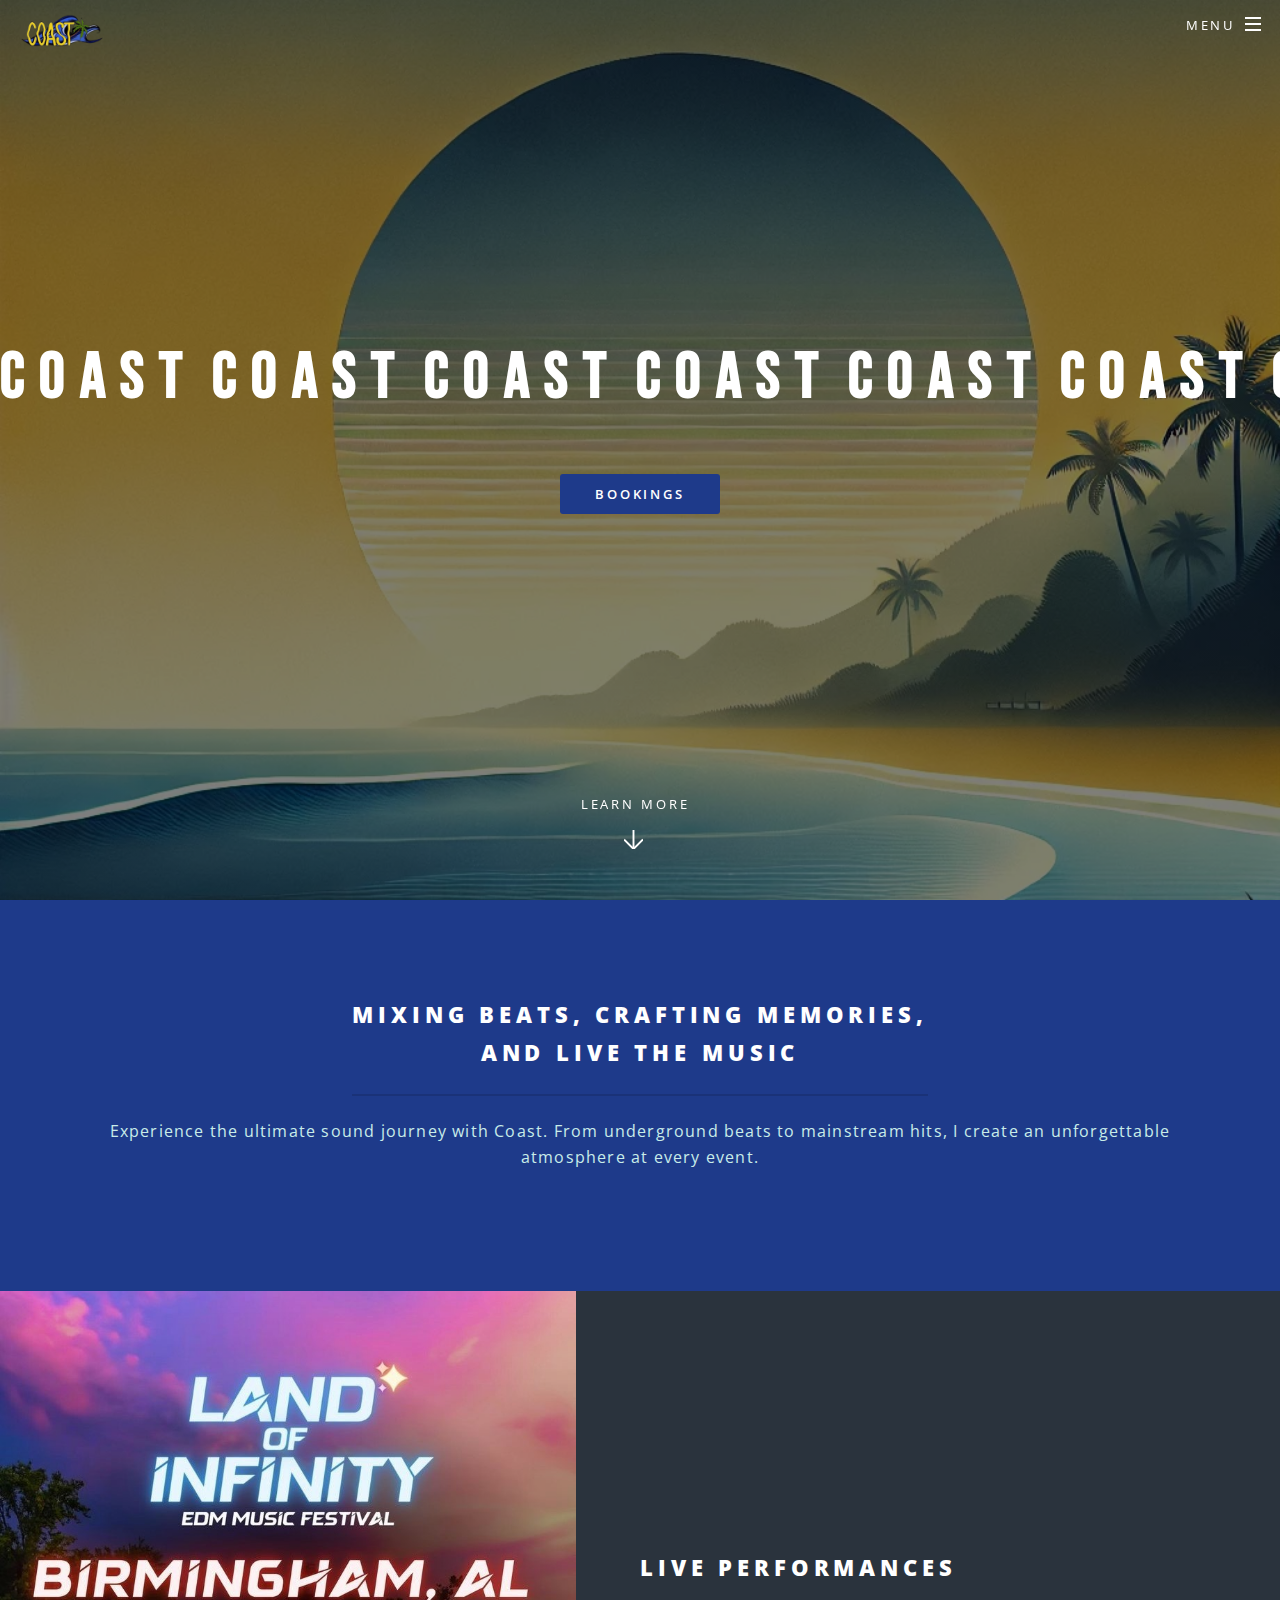
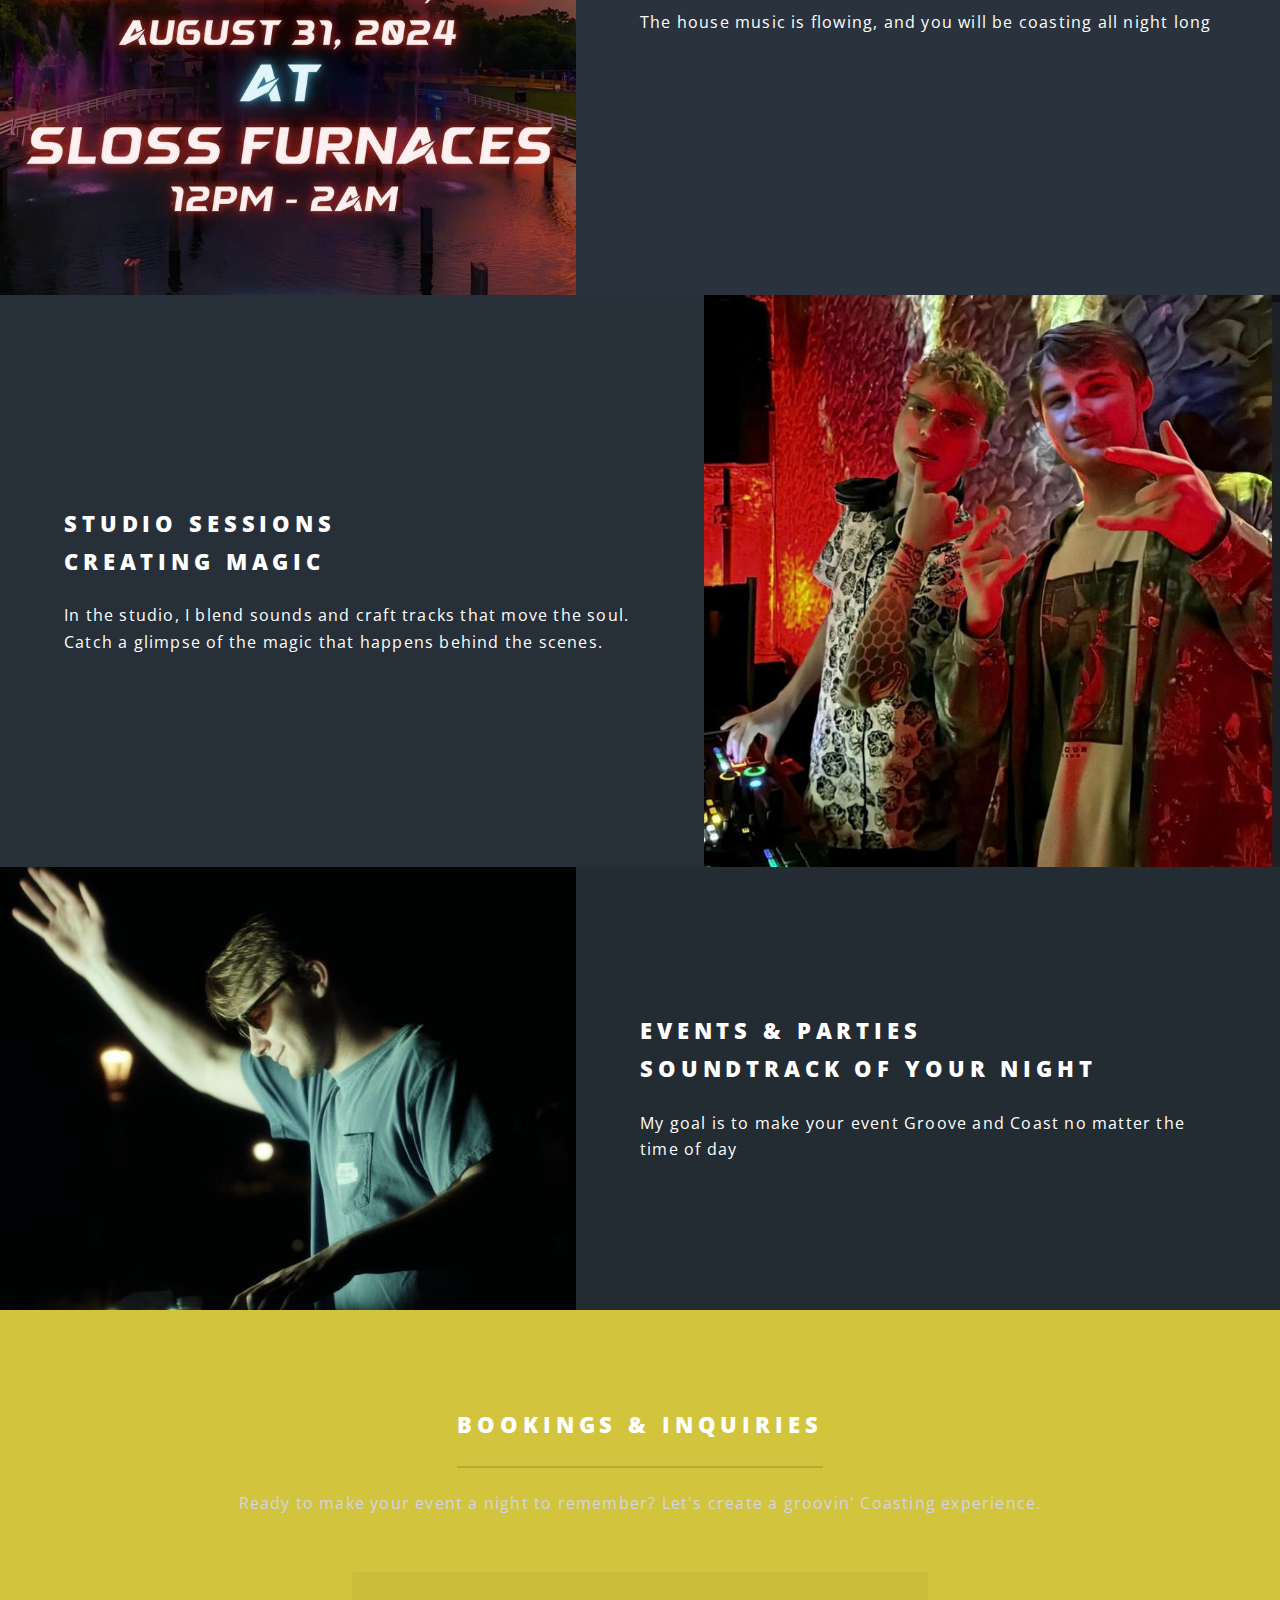
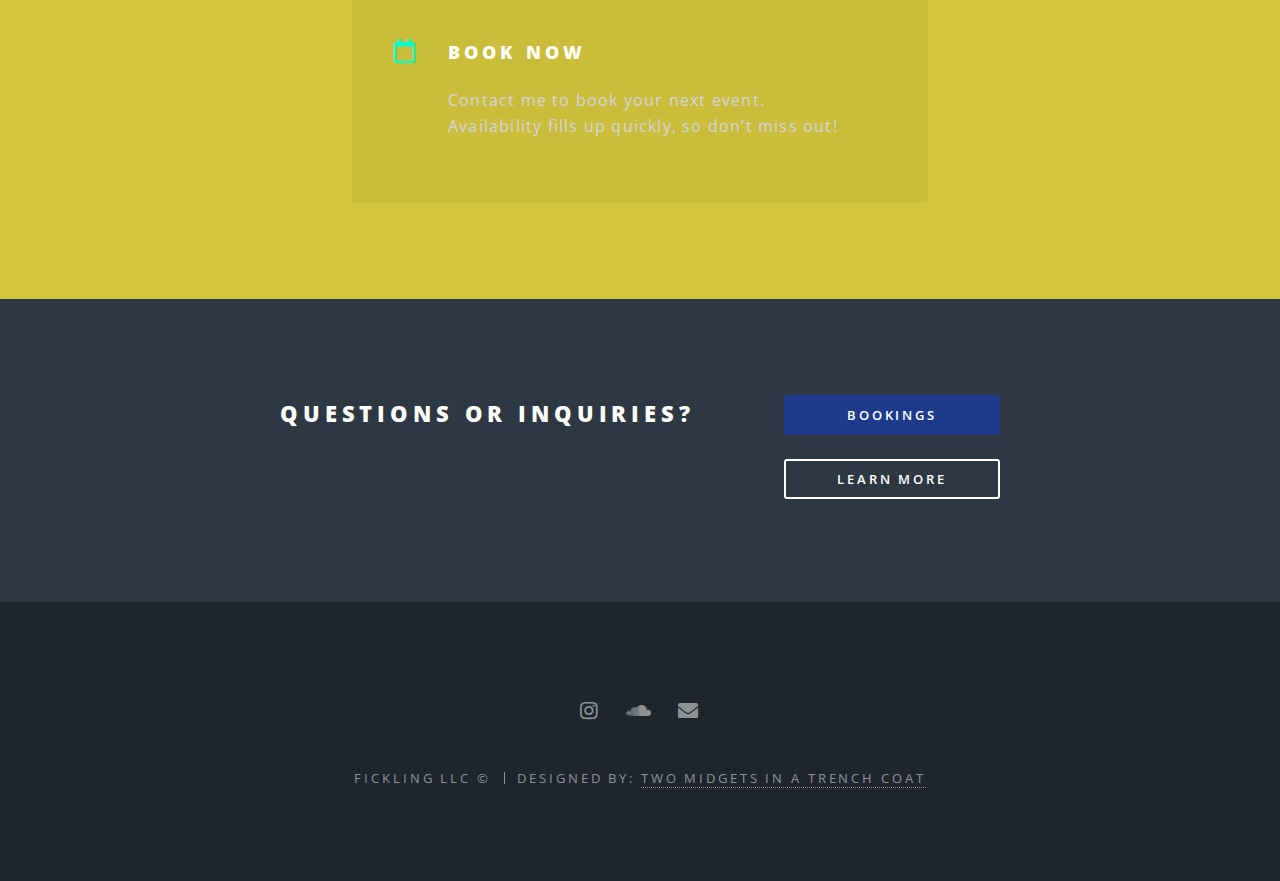
==== commit 1a563f84: "Mid-September Picture Update" ====
--- a/index.html
+++ b/index.html
@@ -116,7 +116,7 @@
 <!-- Two -->
 <section id="two" class="wrapper alt style2">
     <section class="spotlight">
-        <div class="image"><img src="images/July4.jpg" alt="DJ in Action" /></div>
+        <div class="image"><img src="images-September-24/Image (2).jpeg" alt="DJ in Action" /></div>
         <div class="content">
             <h2>Live Performances
             </h2>
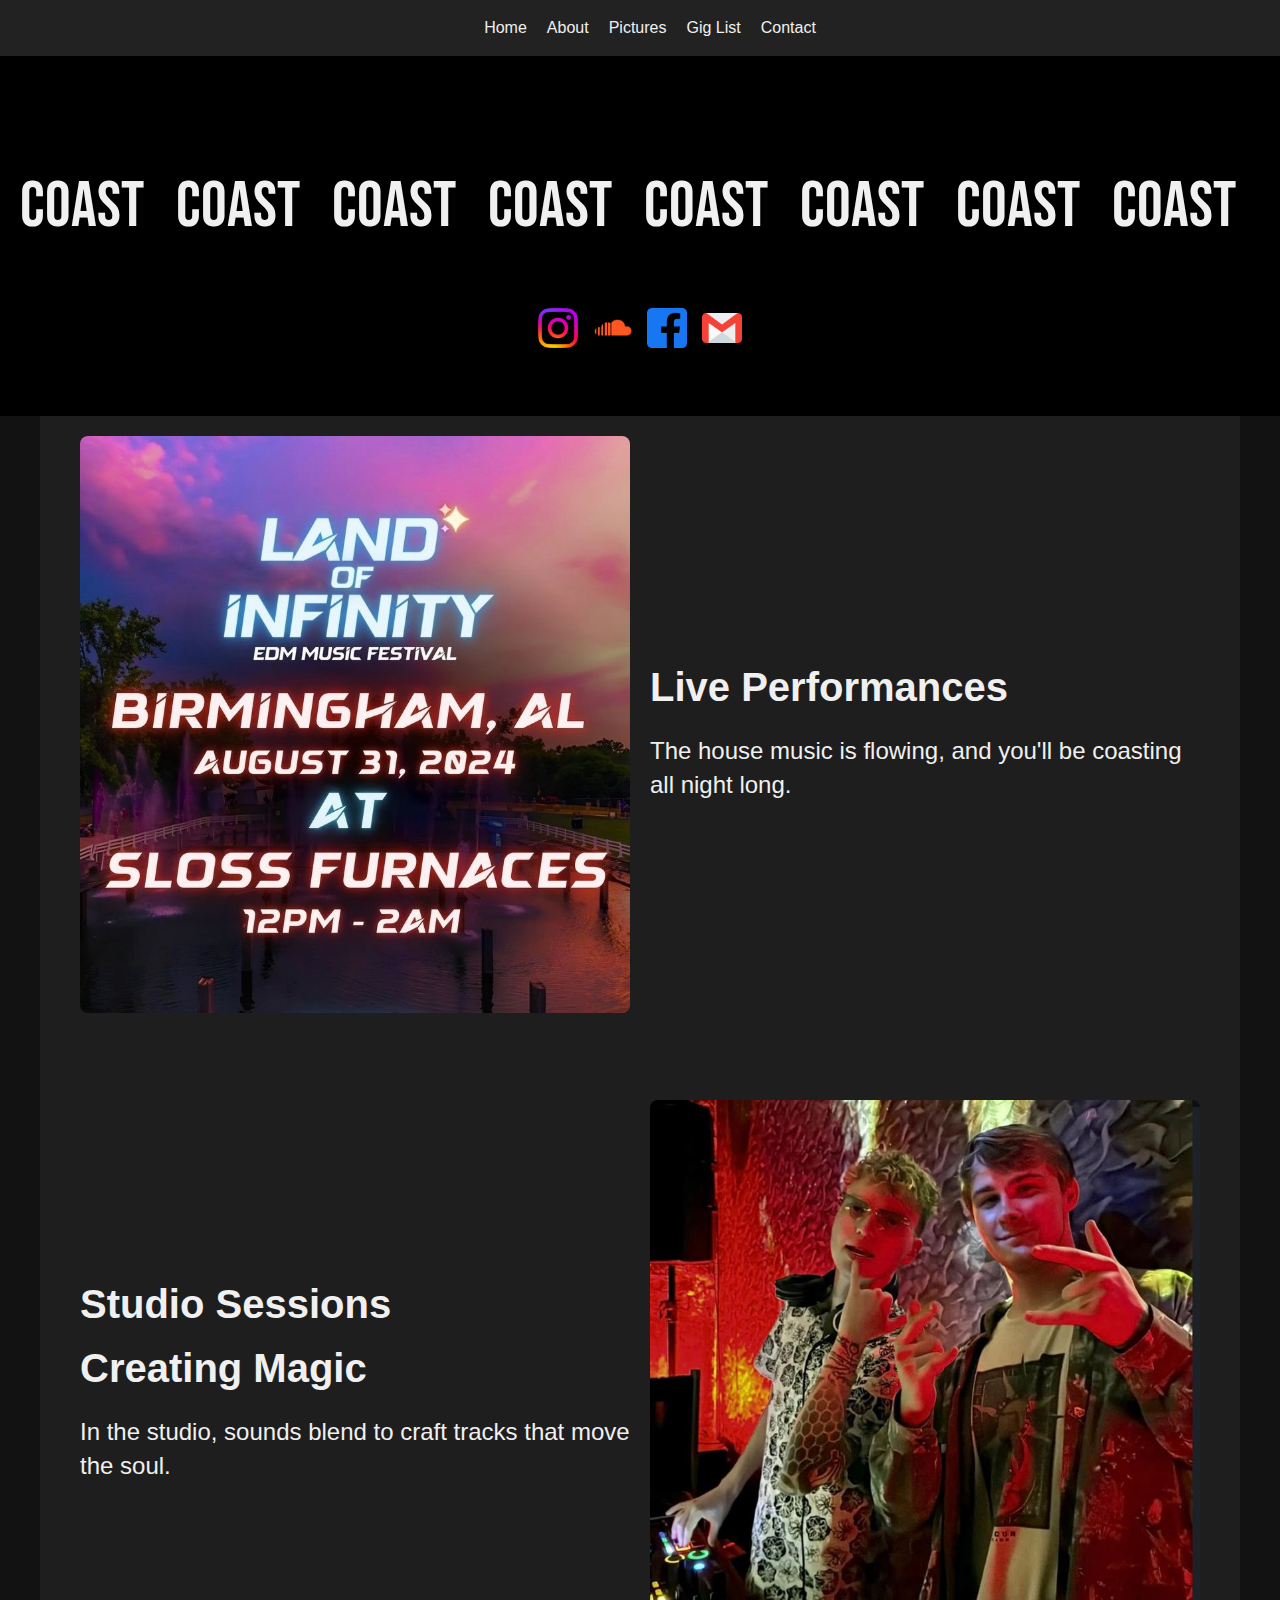
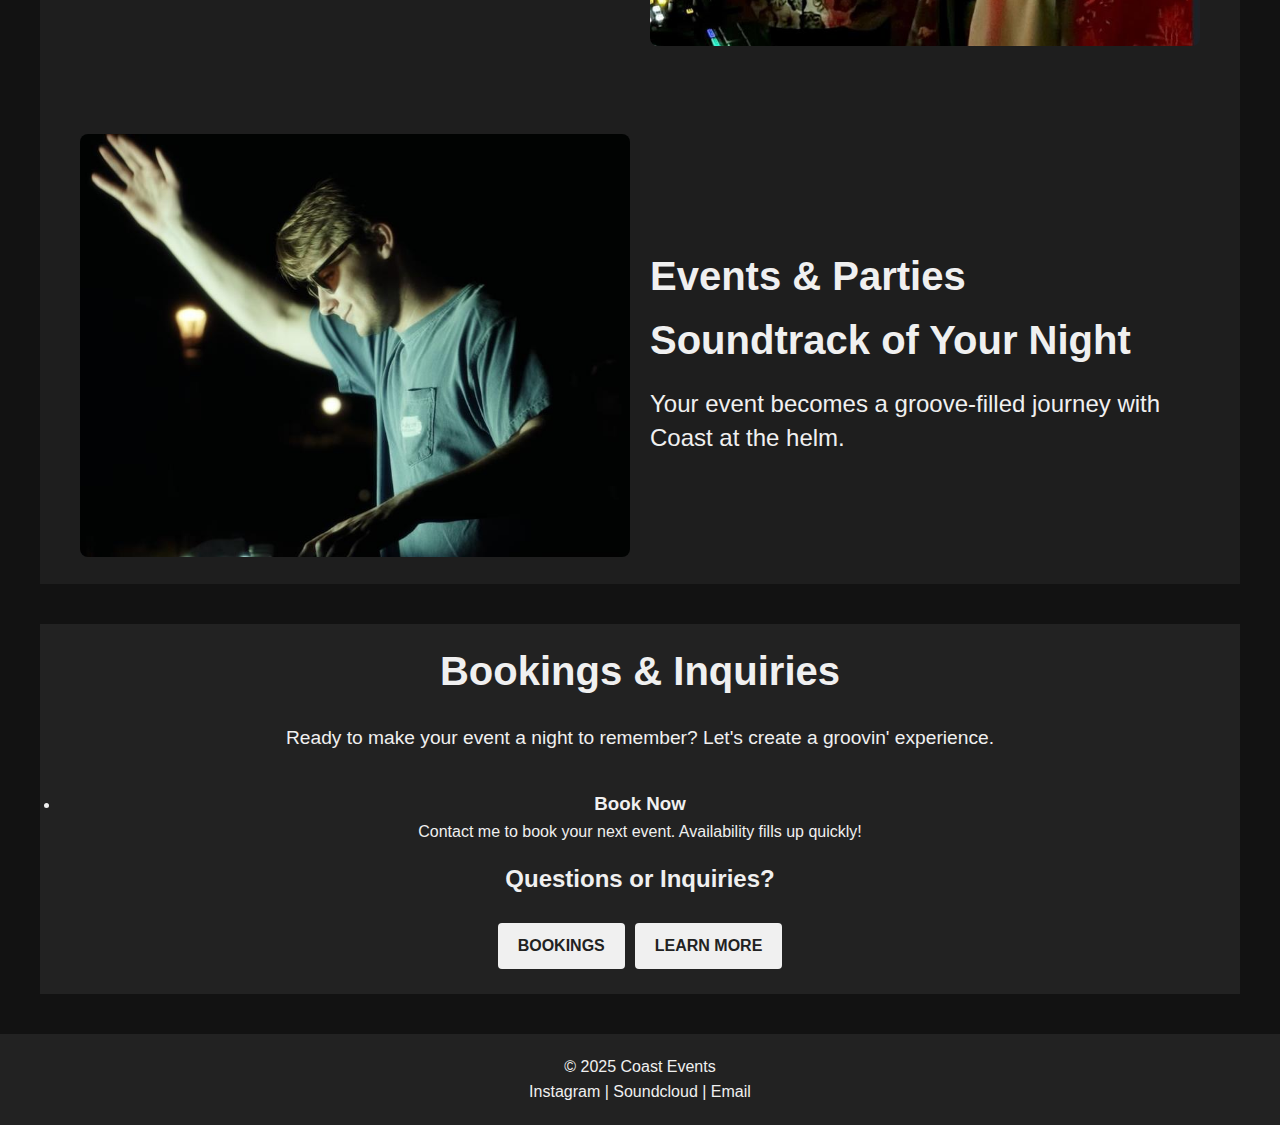
==== commit 756d084d: "Massive update, still need to add photos and fix navbar sizing issue" ====
--- a/index.html
+++ b/index.html
@@ -1,208 +1,172 @@
-<!DOCTYPE HTML>
-<!--
-	Spectral by HTML5 UP
-	html5up.net | @ajlkn
-	Free for personal and commercial use under the CCA 3.0 license (html5up.net/license)
--->
-<html>
-	<head>
-		<title>Coast - Official Website</title>
-		<link rel="icon" type="image/x-icon" href="/images/LogoNoBackground.png" />
-		<meta charset="utf-8" />
-		<meta name="viewport" content="width=device-width, initial-scale=1, user-scalable=no" />
-		<link rel="stylesheet" href="assets/css/main.css" />
-		<noscript><link rel="stylesheet" href="assets/css/noscript.css" /></noscript>
-		<link href="https://fonts.googleapis.com/css2?family=Bebas+Neue&display=swap" rel="stylesheet">
-	</head>
-	<body class="landing is-preload">
-		<img src="/images/LogoNoBackground.png" class="logo-spin" alt="Coast Logo" />
+<!DOCTYPE html>
+<html lang="en">
+<head>
+  <meta charset="UTF-8" />
+  <meta name="viewport" content="width=device-width, initial-scale=1.0" />
+  <title>Coast - Official Website</title>
+  <link rel="icon" type="image/x-icon" href="images/LogoNoBackground.png" />
+  <!-- Font Awesome and Google Font links -->
+  <link rel="stylesheet" href="https://cdnjs.cloudflare.com/ajax/libs/font-awesome/6.4.0/css/all.min.css" 
+        integrity="sha512-tva+1H59uNQXRqAypHmltOa+1E5WTIVtMfeWjP6N+VqFTF3HwFPmxRNtKO1XDJD0SbqX4Lxv2lZb2p3b/GT+cw==" 
+        crossorigin="anonymous" referrerpolicy="no-referrer" />
+  <link href="https://fonts.googleapis.com/css2?family=Bebas+Neue&display=swap" rel="stylesheet">
+  <link rel="stylesheet" href="style.css">
+</head>
 
-		<style>
-			.header-img {
-    max-height: 60px;
-}
-.marquee {
-    display: flex;
-    white-space: nowrap;
-    overflow: hidden;
-    box-sizing: border-box;
-    position: relative;
-}
-.marquee__text {
-    display: inline-block;
-    font-size: 4rem;
-    padding-right: 1rem;
-    animation: marquee 15s linear infinite;
-    will-change: transform;
-}
-@keyframes marquee {
-    0% { transform: translateX(100%); }
-    100% { transform: translateX(-100%); }
-}
-
-		</style>
-<script>
-	document.addEventListener('DOMContentLoaded', function () {
-		const marquee = document.querySelector('.marquee');
-		const marqueeText = marquee.querySelectorAll('.marquee__text');
-		const cloneCount = 4;  // Number of clones to make sure the text scrolls smoothly
-		for (let i = 0; i < cloneCount; i++) {
-			marqueeText.forEach(text => {
-				const clone = text.cloneNode(true);
-				marquee.appendChild(clone);
-			});
-		}
-	});
-</script>
-		<!-- Page Wrapper -->
-			<div id="page-wrapper">
-
-				<!-- Header -->
-				<header id="header" class="alt">
-					<h1><a href="index.html">Coast</a></h1>
-					<!-- <img src="/images/LogoNoBackground.png" class="logo-spin" alt="Coast Logo" /> -->
-					<nav id="nav">
-						<ul>
-							<li class="special">
-								<a href="#menu" class="menuToggle"><span>Menu</span></a>
-								<div id="menu">
-									<ul>
-										<li><a href="index.html">Home</a></li>
-										<li><a href="generic.html">About</a></li>
-										<li><a href="elements.html">Pictures</a></li>
-										<!-- <li><a href="Contact.html">Contact</a></li> -->
-									</ul>
-								</div>
-							</li>
-						</ul>
-					</nav>
-				</header>
-
-				<!-- Banner -->
-					<section id="banner">
-						<div class="inner">
-							<div class="marquee">
-								<h1 class="marquee__text">COAST</h1>
-								<h1 class="marquee__text">COAST</h1>
-								<h1 class="marquee__text">COAST</h1>
-								<h1 class="marquee__text">COAST</h1>
-							</div>
-							<!-- <p>-DJ-<br />
-							-Dentist- <br />
-							-Overall Badass- <a href="http://html5up.net"></a></p> -->
-							<ul class="actions special">
-								<li><a href="mailto:itscoastmusic@gmail.com?subject=Booking%20Opportunity" class="button primary">Bookings</a></li>
-							</ul>
-						</div>
-						<a href="#one" class="more scrolly">Learn More</a>
-					</section>
-
-				<!-- One -->
-<section id="one" class="wrapper style1 special">
+<body class="landing">
+  <!-- Navigation -->
+  <header id="header" class="alt">
+    <div class="nav-container">
+      <!-- <h1 class="logo"><a href="index.html">Coast</a></h1> -->
+      <nav id="nav">
+        <ul class="nav-links">
+          <li><a href="index.html">Home</a></li>
+          <li><a href="generic.html">About</a></li>
+          <li><a href="elements.html">Pictures</a></li>
+          <li><a href="giglist.html">Gig List</a></li>
+          <li><a href="Contact.html">Contact</a></li>
+        </ul>
+      </nav>
+    </div>
+  </header>
+  <!-- Banner with Marquee -->
+  <section id="banner">
     <div class="inner">
-        <header class="major">
-            <h2>Mixing Beats, Crafting Memories,<br />
-           and Live the Music</h2>
-            <p>Experience the ultimate sound journey with Coast. From underground beats to mainstream hits, I create an unforgettable atmosphere at every event.</p>
-        </header>
-        <!-- <ul class="icons major">
-            <li><span class="icon fa-music major style1"><span class="label">Music</span></span></li>
-            <li><span class="icon fa-headphones major style2"><span class="label">Headphones</span></span></li>
-            <li><span class="icon solid fa-dj major style3"><span class="label">DJ</span></span></li>
-        </ul> -->
+      <div class="marquee">
+        <div class="marquee__inner">
+          <div class="marquee__group">
+            <span class="marquee__text">COAST</span>
+            <span class="marquee__text">COAST</span>
+            <span class="marquee__text">COAST</span>
+            <span class="marquee__text">COAST</span>
+            <span class="marquee__text">COAST</span>
+            <span class="marquee__text">COAST</span>
+            <span class="marquee__text">COAST</span>
+            <span class="marquee__text">COAST</span>
+            <span class="marquee__text">COAST</span>
+            <span class="marquee__text">COAST</span>
+          </div>
+          <div class="marquee__group">
+            <span class="marquee__text">COAST</span>
+            <span class="marquee__text">COAST</span>
+            <span class="marquee__text">COAST</span>
+            <span class="marquee__text">COAST</span>
+            <span class="marquee__text">COAST</span>
+            <span class="marquee__text">COAST</span>
+            <span class="marquee__text">COAST</span>
+            <span class="marquee__text">COAST</span>
+            <span class="marquee__text">COAST</span>
+            <span class="marquee__text">COAST</span>
+          </div>
+        </div>
+      </div>
+      <!-- <ul class="actions special">
+        <li><a href="mailto:itscoastmusic@gmail.com?subject=Booking%20Opportunity" class="button primary">Bookings</a></li>
+      </ul> -->
+      <!-- Centered Social Media Buttons -->
+      <div class="social-buttons">
+        <a href="https://www.instagram.com/_itscoast_?igsh=ZGxqZDl2bGh4dGU4" class="button" target="_blank">
+          <img src="images/icons/instagram.png" alt="Instagram Icon" />
+        </a>
+        <a href="https://soundcloud.com/aninkle" class="button" target="_blank">
+          <img src="images/icons/soundcloud.png" alt="Soundcloud Icon" />
+        </a>
+        <a href="https://facebook.com/yourpage" class="button" target="_blank">
+          <img src="images/icons/facebook.png" alt="Facebook Icon" />
+        </a>
+        <a href="mailto:itscoastmusic@gmail.com?subject=Booking%20Opportunity" class="button" target="_blank">
+          <img src="images/icons/gmail.png" alt="Gmail Icon" />
+        </a>
+      </div>
+      
+    <!-- <a href="#one" class="more scrolly">Learn More</a> -->
+  </section>
+  
+  <!-- Section One: Introduction -->
+  <!-- <section id="one" class="wrapper style1 special">
+    <div class="inner">
+      <header class="major">
+        <h2>Mixing Beats, Crafting Memories,<br> and Living the Music</h2>
+        <p>Experience the ultimate sound journey with Coast. From underground beats to mainstream hits, every event is unforgettable.</p>
+      </header>
     </div>
-</section>
-
-<!-- Two -->
-<section id="two" class="wrapper alt style2">
-    <section class="spotlight">
-        <div class="image"><img src="images-September-24/Image (2).jpeg" alt="DJ in Action" /></div>
-        <div class="content">
-            <h2>Live Performances
-            </h2>
-            <p>The house music is flowing, and you will be coasting all night long</p>
-        </div>
-    </section>
-    <section class="spotlight">
-        <div class="image"><img src="images/PaperDoll.jpg" alt="Mixing Console" /></div>
-        <div class="content">
-            <h2>Studio Sessions<br />
-            Creating Magic</h2>
-            <p>In the studio, I blend sounds and craft tracks that move the soul. Catch a glimpse of the magic that happens behind the scenes.</p>
-        </div>
-    </section>
-    <section class="spotlight">
-        <div class="image"><img src="images/MainPagePic.jpg" alt="Crowd Enjoying Music" /></div>
-        <div class="content">
-            <h2>Events & Parties<br />
-            Soundtrack of Your Night</h2>
-            <p>My goal is to make your event Groove and Coast no matter the time of day</p>
-        </div>
-    </section>
-</section>
-
-<!-- Three -->
-<section id="three" class="wrapper style3 special">
+  </section> -->
+  
+  <!-- Section Two: Spotlight on Performances -->
+  <section id="two" class="wrapper alt style2">
+    <div class="spotlight">
+      <div class="image"><img src="images-September-24/Image (2).jpeg" alt="DJ in Action" /></div>
+      <div class="content">
+        <h2>Live Performances</h2>
+        <p>The house music is flowing, and you'll be coasting all night long.</p>
+      </div>
+    </div>
+    <div class="spotlight">
+      <div class="image"><img src="images/PaperDoll.jpg" alt="Mixing Console" /></div>
+      <div class="content">
+        <h2>Studio Sessions<br>Creating Magic</h2>
+        <p>In the studio, sounds blend to craft tracks that move the soul.</p>
+      </div>
+    </div>
+    <div class="spotlight">
+      <div class="image"><img src="images/MainPagePic.jpg" alt="Crowd Enjoying Music" /></div>
+      <div class="content">
+        <h2>Events & Parties<br>Soundtrack of Your Night</h2>
+        <p>Your event becomes a groove-filled journey with Coast at the helm.</p>
+      </div>
+    </div>
+  </section>
+  
+  <!-- Section Three: Bookings & Inquiries (CTA) -->
+  <section id="three" class="wrapper style3 special">
     <div class="inner">
-        <header class="major">
-            <h2>Bookings & Inquiries</h2>
-            <p>Ready to make your event a night to remember? Let's create a groovin' Coasting experience.</p>
-        </header>
-        <ul class="features">
-            <li class="icon fa-calendar">
-                <h3>Book Now</h3>
-                <p>Contact me to book your next event. Availability fills up quickly, so don’t miss out!</p>
-            </li>
-            <!-- <li class="icon solid fa-microphone">
-                <h3>Custom Playlists</h3>
-                <p>Looking for a specific vibe or genre? Let’s discuss your preferences and create a custom playlist.</p>
-            </li> -->
-            <!-- <li class="icon solid fa-music">
-                <h3>Exclusive Tracks</h3>
-                <p>Get access to exclusive tracks and mixes that you won’t hear anywhere else.</p>
-            </li> -->
-        </ul>
+      <header class="major">
+        <h2>Bookings & Inquiries</h2>
+        <p>Ready to make your event a night to remember? Let's create a groovin' experience.</p>
+      </header>
+      <ul class="features">
+        <li class="icon fa-calendar">
+          <h3>Book Now</h3>
+          <p>Contact me to book your next event. Availability fills up quickly!</p>
+        </li>
+      </ul>
     </div>
-</section>
-
-				<!-- CTA -->
-					<section id="cta" class="wrapper style4">
-						<div class="inner">
-							<header>
-								<h2>Questions or Inquiries?</h2>
-								<!-- <p>Aliquam ut ex ut augue consectetur interdum endrerit imperdiet amet eleifend fringilla.</p> -->
-							</header>
-							<ul class="actions stacked">
-								<li><a href="mailto:itscoastmusic@gmail.com?subject=Booking%20Opportunity" class="button fit primary">Bookings</a></li>
-								<li><a href="./generic.html" class="button fit">Learn More</a></li>
-							</ul>
-						</div>
-					</section>
-
-				<!-- Footer -->
-					<footer id="footer">
-						<ul class="icons">
-							<!-- <li><a href="#" class="icon brands fa-twitter"><span class="label">Twitter</span></a></li>
-							<li><a href="#" class="icon brands fa-facebook-f"><span class="label">Facebook</span></a></li> -->
-							<li><a href="https://www.instagram.com/_itscoast_?igsh=ZGxqZDl2bGh4dGU4" class="icon brands fa-instagram" target="_blank"><span class="label">Instagram</span></a></li>
-							<li><a href="https://soundcloud.com/aninkle" class="icon brands fa-soundcloud" target="_blank"><span class="label">Dribbble</span></a></li>
-							<li><a href="mailto:itscoastmusic@gmail.com?subject=Booking%20Opportunity" class="icon solid fa-envelope" target="_blank"><span class="label">Email</span></a></li>
-						</ul>
-						<ul class="copyright">
-							<li> Fickling LLC &copy;</li><li>Designed By: <a href="https://www.youtube.com/watch?v=dQw4w9WgXcQ" target="_blank">Two midgets in a trench coat</a></li>
-						</ul>
-					</footer>
-
-			</div>
-
-		<!-- Scripts -->
-			<script src="assets/js/jquery.min.js"></script>
-			<script src="assets/js/jquery.scrollex.min.js"></script>
-			<script src="assets/js/jquery.scrolly.min.js"></script>
-			<script src="assets/js/browser.min.js"></script>
-			<script src="assets/js/breakpoints.min.js"></script>
-			<script src="assets/js/util.js"></script>
-			<script src="assets/js/main.js"></script>
-
-	</body>
-</html>+  </section>
+  
+  <!-- Call To Action -->
+  <section id="cta" class="wrapper style4">
+    <div class="inner">
+      <header>
+        <h2>Questions or Inquiries?</h2>
+      </header>
+      <ul class="actions stacked">
+        <li><a href="mailto:itscoastmusic@gmail.com?subject=Booking%20Opportunity" class="button fit primary">Bookings</a></li>
+        <li><a href="generic.html" class="button fit">Learn More</a></li>
+      </ul>
+    </div>
+  </section>
+  
+  <!-- Footer -->
+  <footer>
+    <p>&copy; 2025 Coast Events</p>
+    <p>
+      <a href="https://www.instagram.com/_itscoast_?igsh=ZGxqZDl2bGh4dGU4" target="_blank">Instagram</a> |
+      <a href="https://soundcloud.com/aninkle" target="_blank">Soundcloud</a> |
+      <a href="mailto:itscoastmusic@gmail.com?subject=Booking%20Opportunity" target="_blank">Email</a>
+    </p>
+  </footer>
+  
+  <!-- Back to Top Button -->
+  <button id="backToTop" title="Back to top">&#8679;</button>
+  
+  <script>
+    const backToTopButton = document.getElementById('backToTop');
+    window.addEventListener('scroll', function() {
+      backToTopButton.style.display = window.scrollY > 300 ? 'block' : 'none';
+    });
+    backToTopButton.addEventListener('click', function() {
+      window.scrollTo({ top: 0, behavior: 'smooth' });
+    });
+  </script>
+</body>
+</html>
--- a/style.css
+++ b/style.css
@@ -0,0 +1,478 @@
+/* Global Styles */
+* {
+    box-sizing: border-box;
+    margin: 0;
+    padding: 0;
+  }
+  body {
+    font-family: Arial, sans-serif;
+    background: #121212;
+    color: #f0f0f0;
+    line-height: 1.6;
+  }
+  a {
+    color: inherit;
+    text-decoration: none;
+  }
+  
+  /* Navigation – Always visible desktop nav */
+  header {
+    background: #222;
+    padding: 15px 20px;
+  }
+  .nav-container {
+    max-width: 1200px;
+    margin: 0 auto;
+    display: flex;
+    justify-content: center; /* centers the nav */
+    align-items: center;
+    text-align: center;
+  }
+  
+  @media (max-width: 600px) {
+    .nav-container {
+      flex-direction: column;
+      align-items: center;
+      text-align: center;
+    }
+    .nav-links {
+      width: 100%;
+      padding: 10px 0;
+    }
+  }
+  .logo a {
+    font-family: 'Bebas Neue', sans-serif;
+    font-size: 2rem;
+    color: #f0f0f0;
+  }
+  nav {
+    position: relative;
+  }
+  .nav-links {
+    list-style: none;
+    display: flex;
+    text-align: center;
+  }
+  .nav-links li {
+    margin-left: 20px;
+  }
+  .nav-links a {
+    color: #f0f0f0;
+    transition: color 0.3s;
+  }
+  .nav-links a:hover {
+    color: #ddd;
+  }
+  /* On small screens, allow horizontal scrolling */
+  @media (max-width: 600px) {
+    .nav-links {
+      overflow-x: auto;
+      white-space: nowrap;
+      -webkit-overflow-scrolling: touch;
+    }
+  }
+  
+  /* Banner & Marquee (Index Page) */
+  #banner {
+    position: relative;
+    background: #000;
+    height: 40vh;
+    padding: 100px 20px;
+    text-align: center;
+    overflow: hidden;
+  }
+  #banner .inner {
+    position: relative;
+    z-index: 1;
+  }
+  .marquee {
+    overflow: hidden;
+    width: 100%;
+  }
+  .marquee__inner {
+    display: flex;
+    animation: marqueeAnimation 15s linear infinite;
+  }
+  .marquee__group {
+    display: flex;
+  }
+  .marquee__text {
+    font-family: 'Bebas Neue', sans-serif;
+    font-size: 4rem;
+    padding-right: 2rem;
+  }
+  @keyframes marqueeAnimation {
+    0% { transform: translateX(0); }
+    100% { transform: translateX(-100%); }
+  }
+  .actions.special {
+    list-style: none;
+    padding: 0;
+    margin: 20px 0;
+  }
+  .actions.special li {
+    display: inline-block;
+    margin: 0 10px;
+  }
+  .button {
+    background: #f0f0f0;
+    color: #222;
+    padding: 10px 20px;
+    border: none;
+    border-radius: 4px;
+    text-transform: uppercase;
+    font-weight: bold;
+    cursor: pointer;
+    transition: background 0.3s;
+  }
+  .button.primary {
+    background: #f0f0f0;
+    color: #222;
+  }
+  .button:hover {
+    background: #ddd;
+  }
+  
+  /* Fluid Container */
+  .wrapper,
+  .container {
+    width: 100%;
+    max-width: 1200px;
+    margin: 0 auto;
+    padding: 0 20px;
+  }
+  /* Optional: if you want ultrawide screens to be fluid, use this media query */
+  @media (min-width: 1600px) {
+    .wrapper,
+    .container {
+      max-width: 100%;
+    }
+  }
+  
+  /* Wrapper Styles */
+  .wrapper.style1 {
+    background: #222;
+    text-align: center;
+  }
+  .wrapper.alt {
+    background: #1e1e1e;
+  }
+  .wrapper.style3,
+  .wrapper.style4 {
+    background: #222;
+    text-align: center;
+  }
+  .major h2 {
+    font-size: 2.5rem;
+    margin-bottom: 20px;
+  }
+  .major p {
+    font-size: 1.2rem;
+    margin-bottom: 20px;
+  }
+  
+  /* Spotlight Sections */
+  .spotlight {
+    display: flex;
+    flex-wrap: wrap;
+    align-items: center;
+    margin-bottom: 40px;
+    padding: 10px;
+  }
+  .spotlight .image {
+    flex: 1 1 300px;
+    padding: 10px;
+  }
+  .spotlight .image img {
+    width: 100%;
+    border-radius: 8px;
+  }
+  .spotlight .content {
+    flex: 1 1 300px;
+    padding: 10px;
+  }
+  /* Swap order for the second spotlight */
+  .spotlight:nth-child(2) {
+    flex-direction: row-reverse;
+  }
+  
+  /* CTA Buttons */
+  .actions.stacked {
+    display: flex;
+    flex-wrap: wrap;
+    justify-content: center;
+    gap: 10px;
+    list-style: none;
+    padding: 0;
+  }
+  
+  /* Filter Bar (Pictures Page) */
+  .filter-bar {
+    text-align: center;
+    margin: 40px 0 20px;
+  }
+  .filter-bar button {
+    background: #222;
+    color: #f0f0f0;
+    border: 1px solid #333;
+    padding: 8px 16px;
+    margin: 0 5px;
+    border-radius: 4px;
+    cursor: pointer;
+    transition: background 0.3s;
+  }
+  .filter-bar button.active,
+  .filter-bar button:hover {
+    background: #f0f0f0;
+    color: #222;
+  }
+  
+  /* Gallery Grid (Pictures Page) */
+  .gallery-container {
+    max-width: 1200px;
+    margin: 0 auto;
+    padding: 0 20px;
+  }
+  .gallery-grid {
+    display: grid;
+    grid-template-columns: repeat(auto-fit, minmax(250px, 1fr));
+    gap: 15px;
+  }
+  .gallery-item {
+    position: relative;
+    overflow: hidden;
+    cursor: pointer;
+    border: 2px solid transparent;
+    transition: transform 0.3s, border-color 0.3s;
+  }
+  .gallery-item:hover {
+    transform: scale(1.02);
+    border-color: #f0f0f0;
+  }
+  .gallery-item img {
+    width: 100%;
+    display: block;
+  }
+  .gallery-item .overlay {
+    position: absolute;
+    bottom: 0;
+    left: 0;
+    right: 0;
+    background: rgba(0, 0, 0, 0.7);
+    color: #fff;
+    padding: 10px;
+    opacity: 0;
+    transition: opacity 0.3s;
+    text-align: center;
+    font-size: 1rem;
+  }
+  .gallery-item:hover .overlay {
+    opacity: 1;
+  }
+  
+  /* Modal Lightbox */
+  .modal {
+    display: none;
+    position: fixed;
+    z-index: 1000;
+    left: 0;
+    top: 0;
+    width: 100%;
+    height: 100%;
+    overflow: auto;
+    background: rgba(0, 0, 0, 0.9);
+    align-items: center;
+    justify-content: center;
+    flex-direction: column;
+  }
+  .modal-content {
+    max-width: 90%;
+    max-height: 80%;
+  }
+  .modal-content img {
+    width: 100%;
+    height: auto;
+    display: block;
+  }
+  .modal-caption {
+    color: #f0f0f0;
+    margin-top: 10px;
+    font-size: 1.2rem;
+  }
+  .modal-close {
+    position: absolute;
+    top: 20px;
+    right: 30px;
+    font-size: 2rem;
+    color: #f0f0f0;
+    cursor: pointer;
+  }
+  
+  /* Giglist (Events Page) Specific */
+  .tabs {
+    display: flex;
+    justify-content: center;
+    margin-bottom: 30px;
+  }
+  .tabs button {
+    background: #222;
+    color: #f0f0f0;
+    border: none;
+    padding: 10px 20px;
+    margin: 0 5px;
+    cursor: pointer;
+    font-size: 1em;
+    transition: background 0.3s ease, color 0.3s ease;
+  }
+  .tabs button.active {
+    background: #f0f0f0;
+    color: #222;
+  }
+  .events {
+    display: grid;
+    grid-template-columns: repeat(auto-fit, minmax(280px, 1fr));
+    gap: 20px;
+  }
+  .event-card {
+    background: #1e1e1e;
+    border: 1px solid #333;
+    border-radius: 8px;
+    padding: 15px;
+    transition: transform 0.3s ease, box-shadow 0.3s ease;
+  }
+  .event-card:hover {
+    transform: scale(1.02);
+    box-shadow: 0 4px 10px rgba(0, 0, 0, 0.5);
+  }
+  .event-card h3 {
+    margin-bottom: 10px;
+  }
+  .event-card p {
+    margin: 5px 0;
+  }
+  
+  /* Footer */
+  footer {
+    background: #222;
+    text-align: center;
+    padding: 20px;
+    margin-top: 40px;
+  }
+  footer .icons {
+    list-style: none;
+    display: flex;
+    justify-content: center;
+    padding: 0;
+    margin-bottom: 10px;
+  }
+  footer .icons li {
+    margin: 0 10px;
+  }
+  footer .icons a {
+    font-size: 1.5rem;
+    color: #f0f0f0;
+    transition: color 0.3s;
+  }
+  footer .icons a:hover {
+    color: #ddd;
+  }
+  footer .copyright {
+    list-style: none;
+    font-size: 0.9rem;
+    color: #aaa;
+  }
+  
+  /* Back to Top Button */
+  #backToTop {
+    position: fixed;
+    bottom: 30px;
+    right: 30px;
+    background: #222;
+    color: #f0f0f0;
+    border: none;
+    padding: 10px 15px;
+    border-radius: 50%;
+    font-size: 1.2em;
+    cursor: pointer;
+    display: none;
+    transition: background 0.3s;
+  }
+  #backToTop:hover {
+    background: #333;
+  }
+  
+  /* Responsive adjustments */
+  @media (max-width: 768px) {
+    .spotlight {
+      flex-direction: column;
+    }
+    .actions.stacked {
+      flex-direction: column;
+      align-items: center;
+    }
+  }
+/* Container for the social buttons positioned at the bottom of the banner */
+#banner .social-buttons {
+    position: absolute;
+    bottom: 1;
+    left: 50%;
+    transform: translateX(-50%);
+    width: 100%;
+    text-align: center;
+    padding: 50px 0; /* Adjust vertical padding as needed */
+  }
+  
+  /* Each button styled as a box with no background */
+  #banner .social-buttons a.button {
+    display: inline-block;
+    width: 40px;      /* Fixed width */
+    height: 40px;     /* Fixed height */
+    margin: 0 5px;    /* Horizontal spacing between buttons */
+    padding: 0;       /* Remove any internal padding */
+    background: transparent; /* No white background */
+    border-radius: 4px; /* Optional: slight rounding */
+  }
+  
+  /* Ensure images and icon fonts fill the container exactly */
+  #banner .social-buttons a.button img,
+  #banner .social-buttons a.button i {
+    width: 100%;
+    height: 100%;
+    object-fit: contain;
+    display: block;
+  }
+  /* Increase text size in the Spotlight (Pictures) section */
+.spotlight .content h2 {
+    font-size: 2.5rem;  /* Adjust as needed for larger headings */
+    margin-bottom: 15px;
+  }
+  
+  .spotlight .content p {
+    font-size: 1.5rem;  /* Increase the paragraph text size */
+    line-height: 1.4;
+  }
+  /* Ensure each button in the stacked actions list has some space */
+.actions.stacked li {
+    margin-bottom: 15px;
+  }
+  
+  .actions.stacked li:last-child {
+    margin-bottom: 0;
+  }
+  
+  /* Force the buttons to be block-level for full-width (or near-full) display with spacing */
+  .actions.stacked a.button {
+    display: block;
+    width: 100%;
+    margin: 10px 0;
+  }
+  
+  /* Responsive adjustment for very small screens */
+  @media (max-width: 600px) {
+    .actions.stacked li {
+      margin-bottom: 20px;
+    }
+  }
+  
+  
+  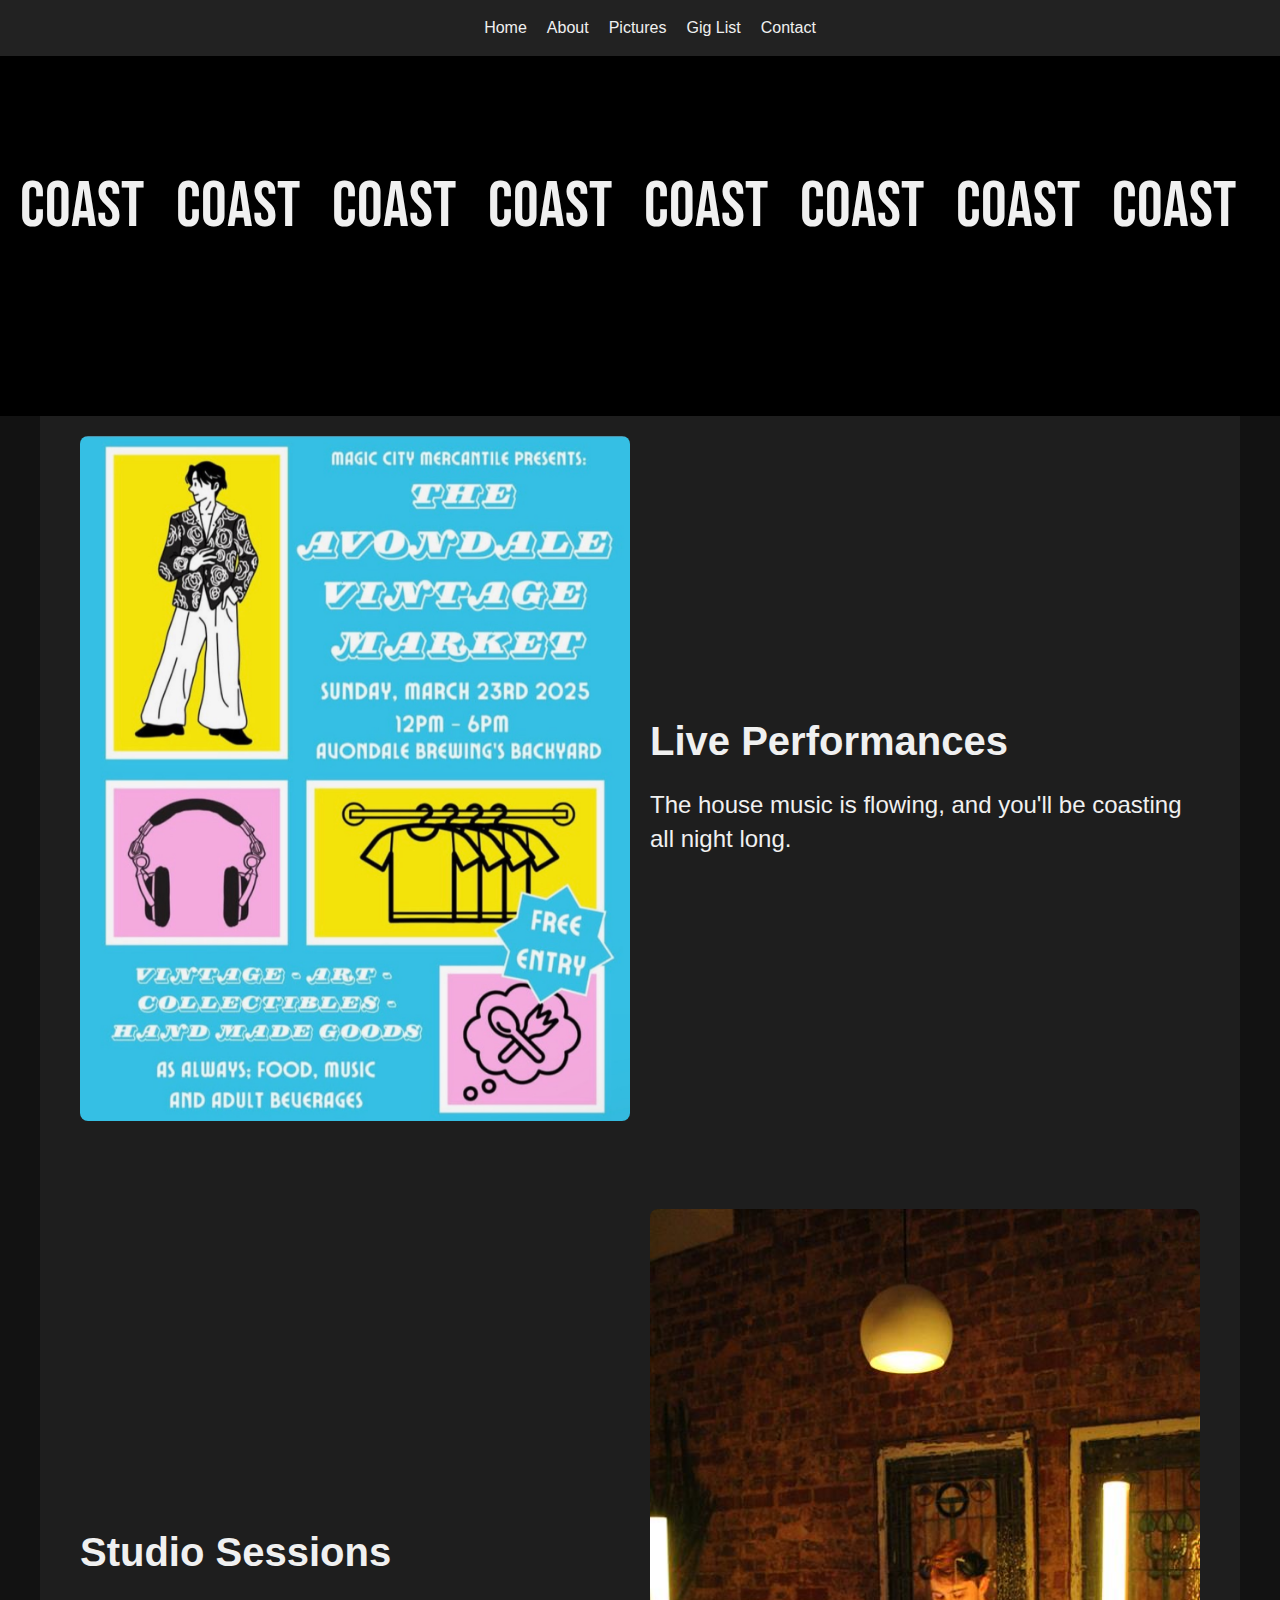
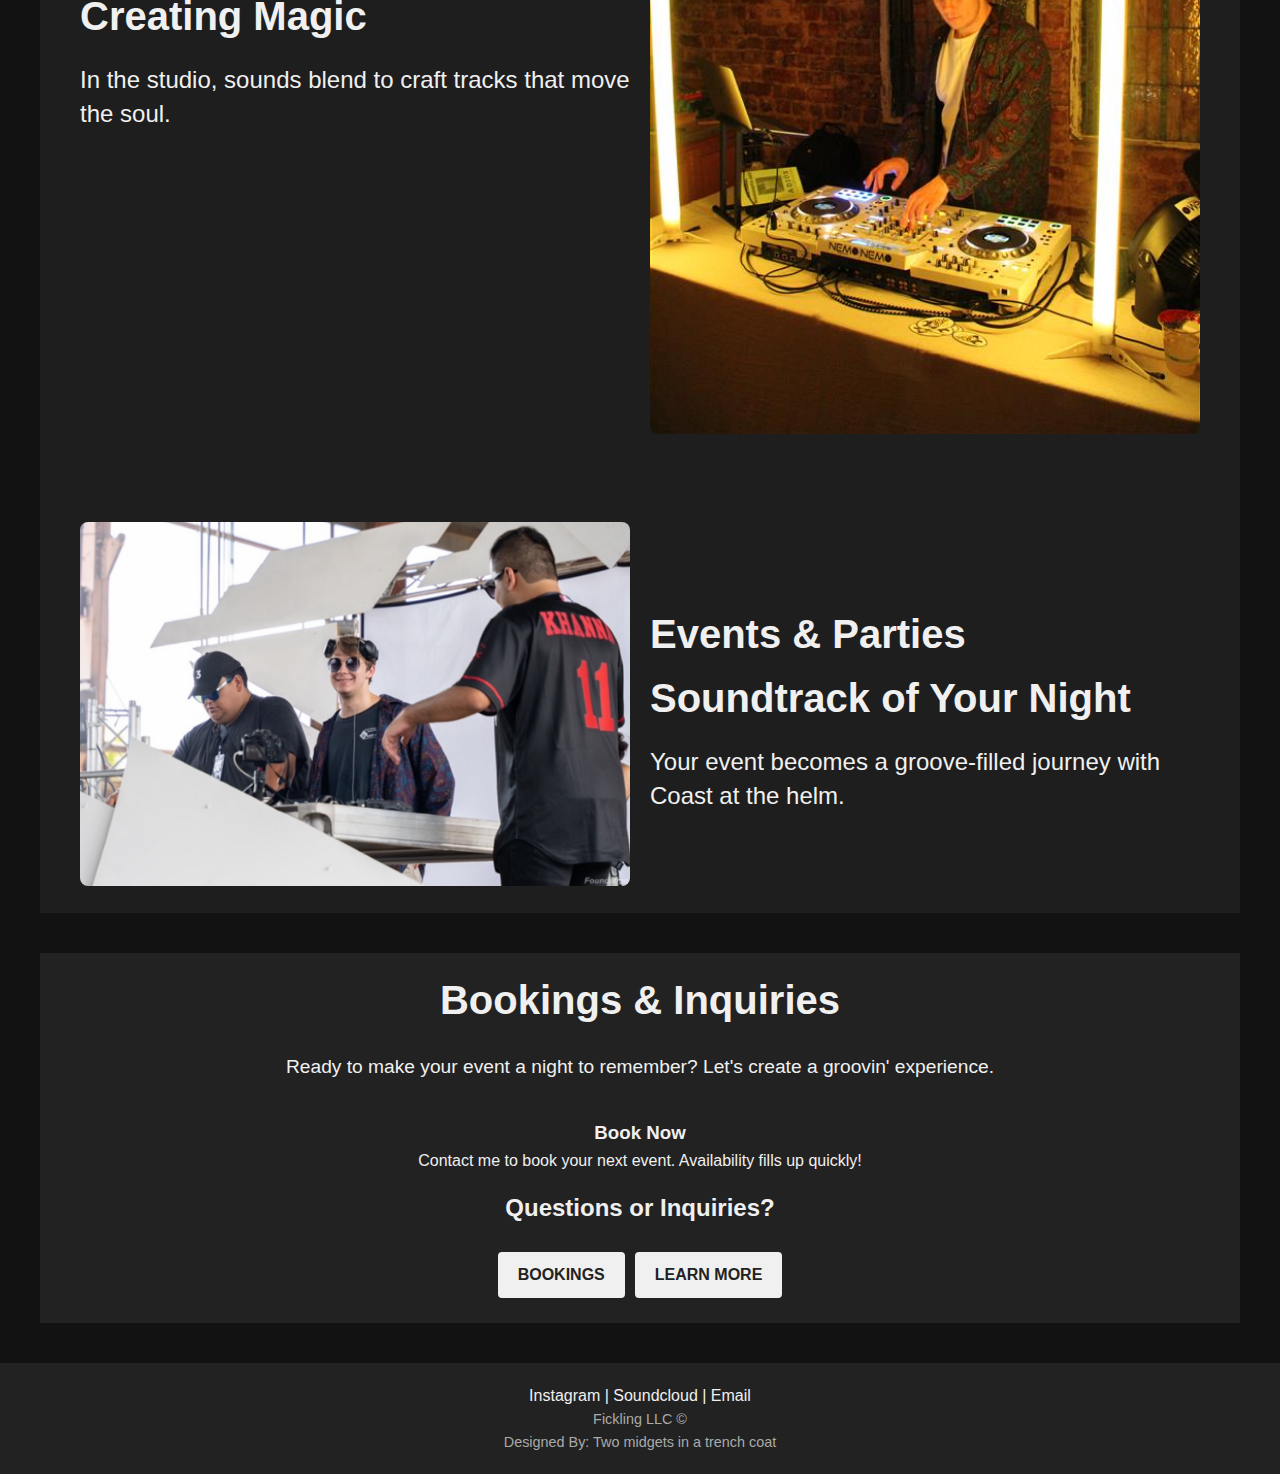
==== commit 4d2e8fc6: "added photos" ====
--- a/index.html
+++ b/index.html
@@ -45,8 +45,18 @@
             <span class="marquee__text">COAST</span>
             <span class="marquee__text">COAST</span>
             <span class="marquee__text">COAST</span>
+            <span class="marquee__text">COAST</span>
+            <span class="marquee__text">COAST</span>
+            <span class="marquee__text">COAST</span>
+            <span class="marquee__text">COAST</span>
+            <span class="marquee__text">COAST</span>
           </div>
           <div class="marquee__group">
+            <span class="marquee__text">COAST</span>
+            <span class="marquee__text">COAST</span>
+            <span class="marquee__text">COAST</span>
+            <span class="marquee__text">COAST</span>
+            <span class="marquee__text">COAST</span>
             <span class="marquee__text">COAST</span>
             <span class="marquee__text">COAST</span>
             <span class="marquee__text">COAST</span>
@@ -71,8 +81,8 @@
         <a href="https://soundcloud.com/aninkle" class="button" target="_blank">
           <img src="images/icons/soundcloud.png" alt="Soundcloud Icon" />
         </a>
-        <a href="https://facebook.com/yourpage" class="button" target="_blank">
-          <img src="images/icons/facebook.png" alt="Facebook Icon" />
+        <a href="https://www.tiktok.com/@_itscoast_" class="button" target="_blank">
+          <img src="images/icons/tiktok.png" alt="TikTok Icon" />
         </a>
         <a href="mailto:itscoastmusic@gmail.com?subject=Booking%20Opportunity" class="button" target="_blank">
           <img src="images/icons/gmail.png" alt="Gmail Icon" />
@@ -95,21 +105,21 @@
   <!-- Section Two: Spotlight on Performances -->
   <section id="two" class="wrapper alt style2">
     <div class="spotlight">
-      <div class="image"><img src="images-September-24/Image (2).jpeg" alt="DJ in Action" /></div>
+      <div class="image"><img src="images-March-25/vintagemarket3-23.jpeg" alt="DJ in Action" /></div>
       <div class="content">
         <h2>Live Performances</h2>
         <p>The house music is flowing, and you'll be coasting all night long.</p>
       </div>
     </div>
     <div class="spotlight">
-      <div class="image"><img src="images/PaperDoll.jpg" alt="Mixing Console" /></div>
+      <div class="image"><img src="images-March-25/adiosellowlight.jpeg" alt="Mixing Console" /></div>
       <div class="content">
         <h2>Studio Sessions<br>Creating Magic</h2>
         <p>In the studio, sounds blend to craft tracks that move the soul.</p>
       </div>
     </div>
     <div class="spotlight">
-      <div class="image"><img src="images/MainPagePic.jpg" alt="Crowd Enjoying Music" /></div>
+      <div class="image"><img src="images-March-25/frontpagesmiling.jpeg" alt="Crowd Enjoying Music" /></div>
       <div class="content">
         <h2>Events & Parties<br>Soundtrack of Your Night</h2>
         <p>Your event becomes a groove-filled journey with Coast at the helm.</p>
@@ -125,7 +135,6 @@
         <p>Ready to make your event a night to remember? Let's create a groovin' experience.</p>
       </header>
       <ul class="features">
-        <li class="icon fa-calendar">
           <h3>Book Now</h3>
           <p>Contact me to book your next event. Availability fills up quickly!</p>
         </li>
@@ -148,12 +157,15 @@
   
   <!-- Footer -->
   <footer>
-    <p>&copy; 2025 Coast Events</p>
     <p>
       <a href="https://www.instagram.com/_itscoast_?igsh=ZGxqZDl2bGh4dGU4" target="_blank">Instagram</a> |
       <a href="https://soundcloud.com/aninkle" target="_blank">Soundcloud</a> |
       <a href="mailto:itscoastmusic@gmail.com?subject=Booking%20Opportunity" target="_blank">Email</a>
     </p>
+    <ul class="copyright">
+      <li>Fickling LLC &copy;</li>
+      <li>Designed By: <a href="https://www.youtube.com/watch?v=dQw4w9WgXcQ" target="_blank">
+        Two midgets in a trench coat</a></li>
   </footer>
   
   <!-- Back to Top Button -->
--- a/style.css
+++ b/style.css
@@ -419,7 +419,7 @@
     transform: translateX(-50%);
     width: 100%;
     text-align: center;
-    padding: 50px 0; /* Adjust vertical padding as needed */
+    padding: 270px 0; /* Adjust vertical padding as needed */
   }
   
   /* Each button styled as a box with no background */
@@ -473,6 +473,11 @@
       margin-bottom: 20px;
     }
   }
+  .marquee__inner {
+    display: flex;
+    animation: marqueeAnimation 45s linear infinite;
+  }
+  
   
   
   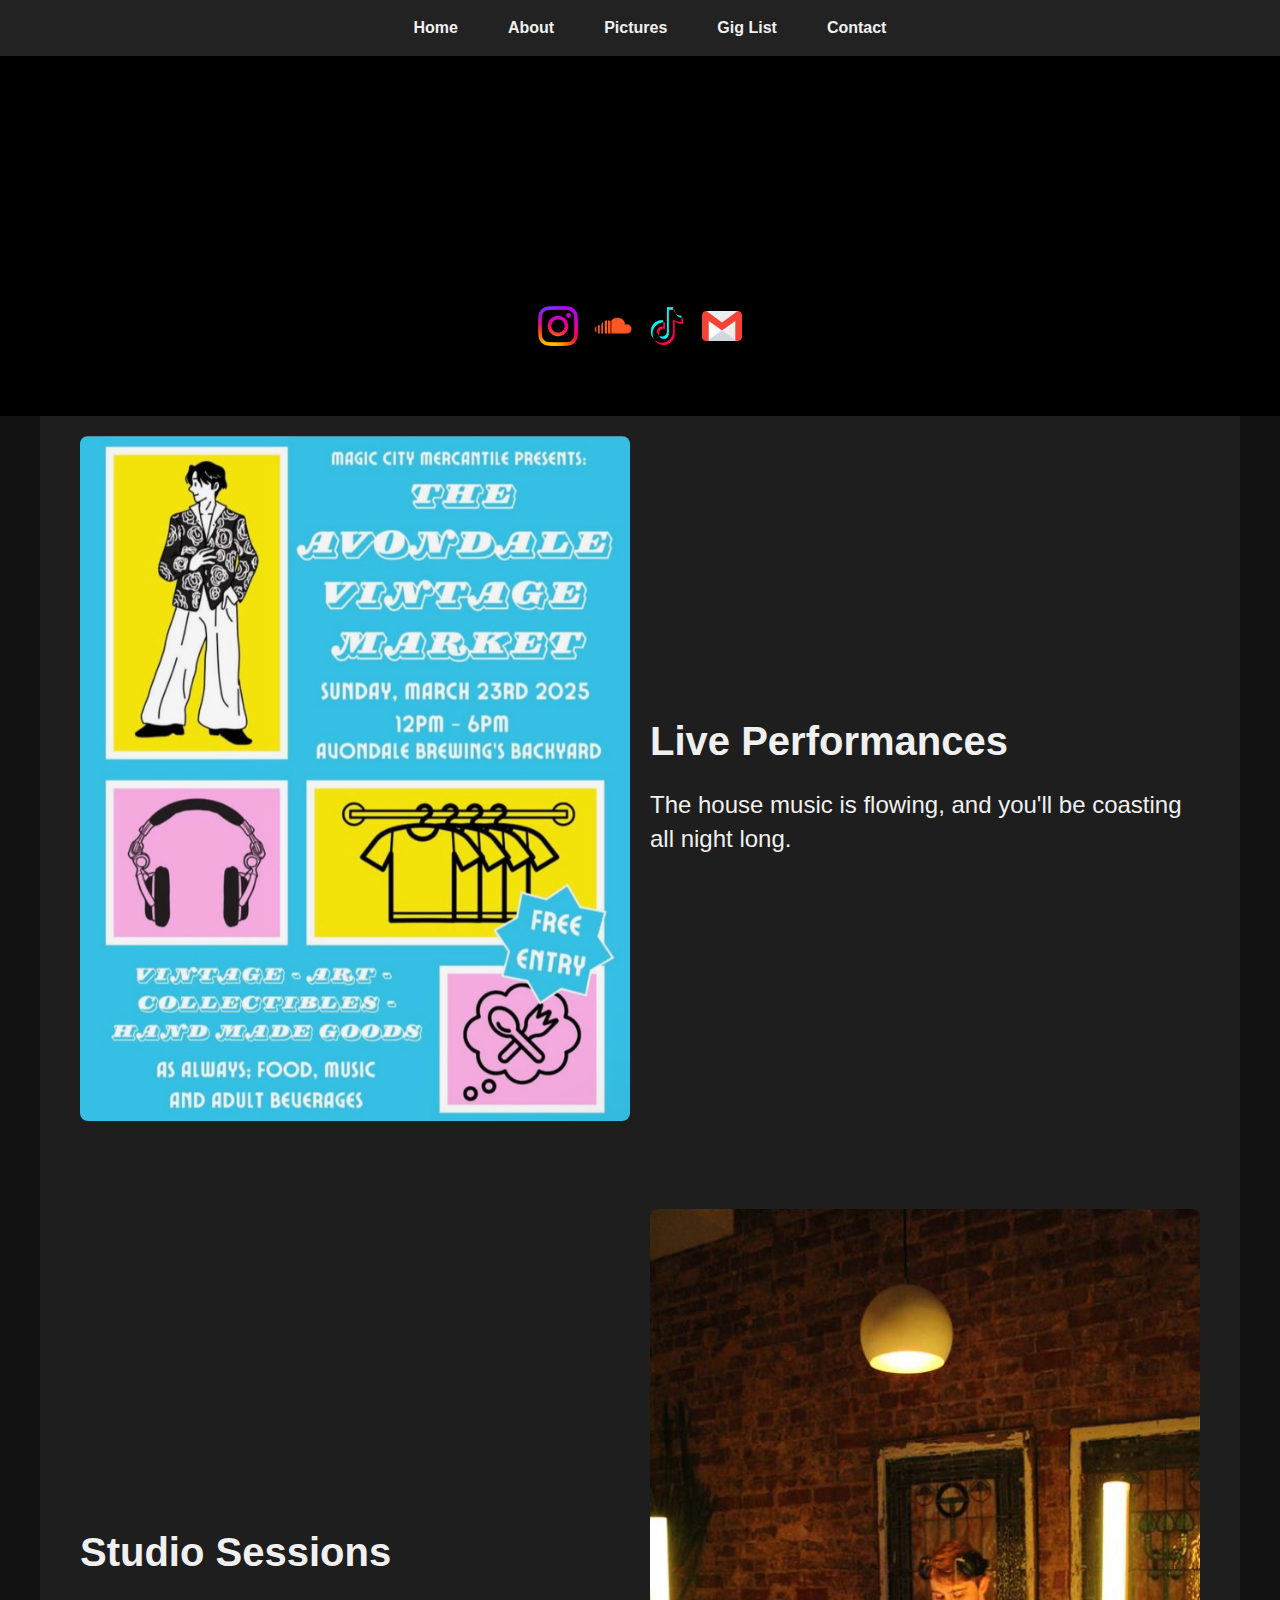
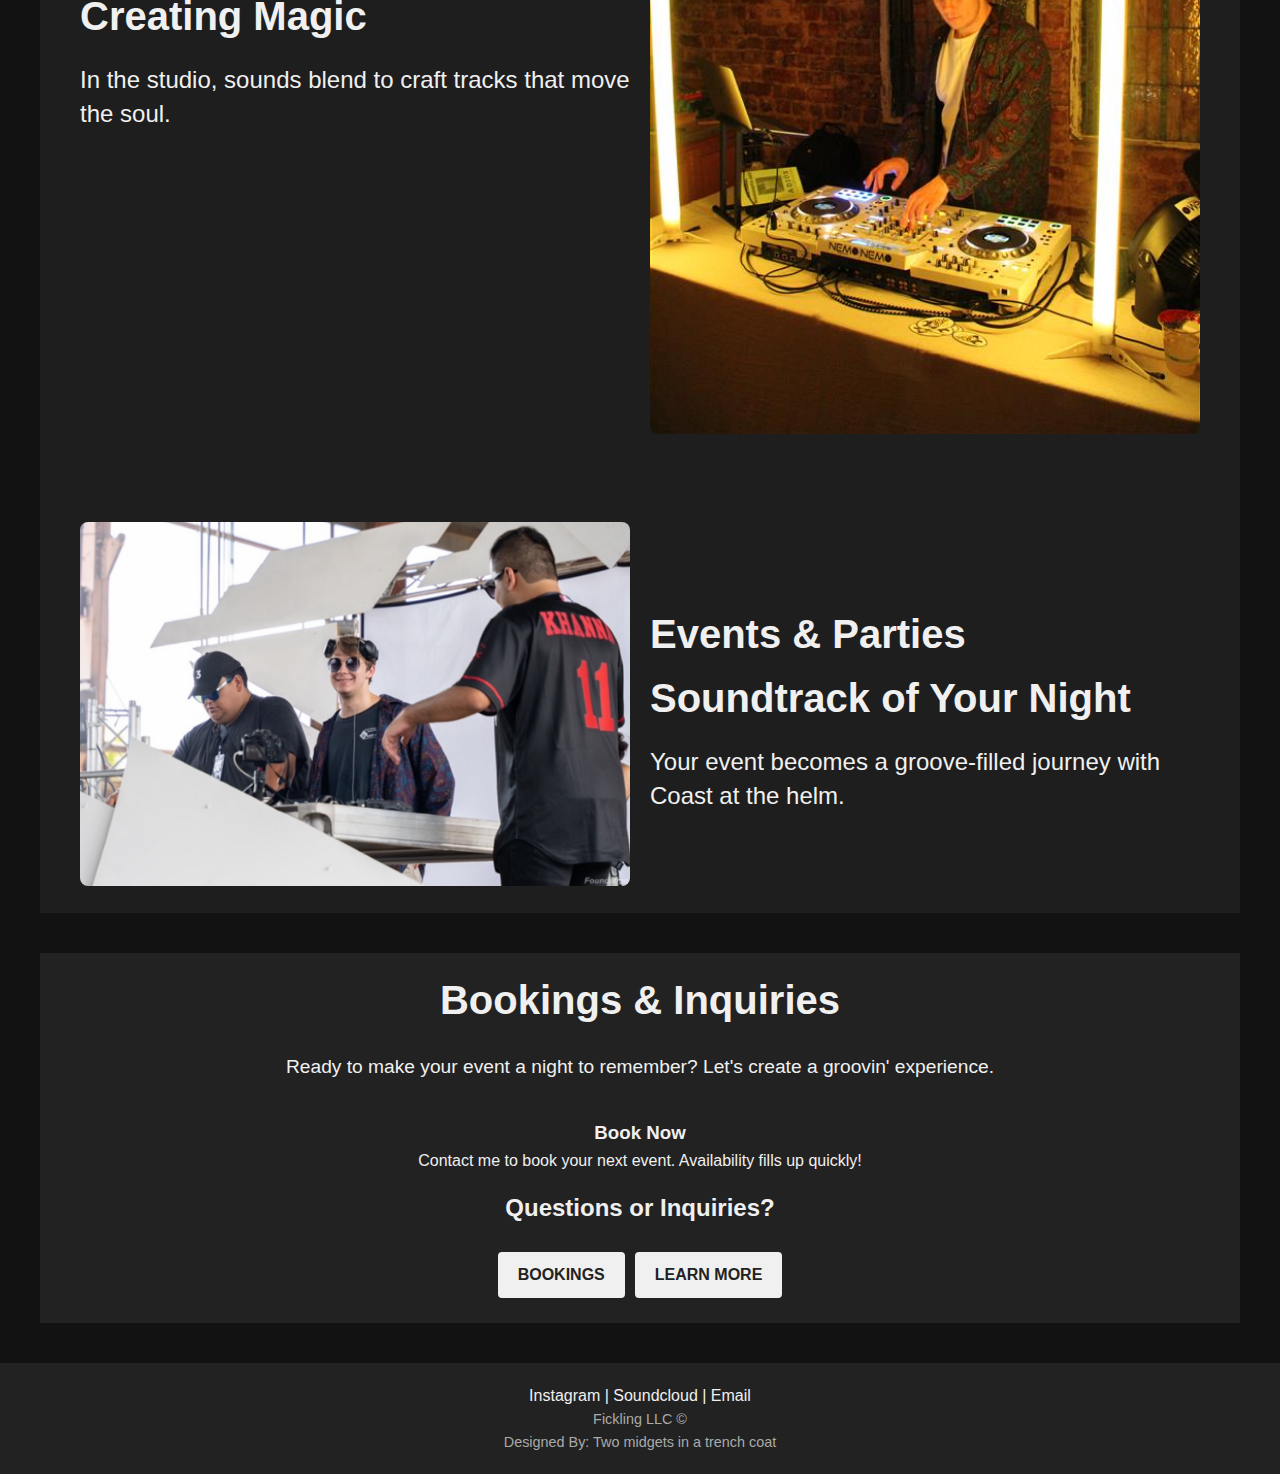
==== commit 58b0bc99: "New video?" ====
--- a/index.html
+++ b/index.html
@@ -33,7 +33,7 @@
   <section id="banner">
     <div class="inner">
       <div class="marquee">
-        <div class="marquee__inner">
+        <!-- <div class="marquee__inner">
           <div class="marquee__group">
             <span class="marquee__text">COAST</span>
             <span class="marquee__text">COAST</span>
@@ -68,7 +68,11 @@
             <span class="marquee__text">COAST</span>
             <span class="marquee__text">COAST</span>
           </div>
-        </div>
+        </div> -->
+        <video autoplay muted loop playsinline id="bgVideo" poster="images-March-25/fallback.jpg">
+          <source src="images-March-25/CoastVisualStatic.mov" type="video/mp4">
+          Your browser does not support HTML5 video.
+        </video>  
       </div>
       <!-- <ul class="actions special">
         <li><a href="mailto:itscoastmusic@gmail.com?subject=Booking%20Opportunity" class="button primary">Bookings</a></li>
--- a/style.css
+++ b/style.css
@@ -57,12 +57,17 @@
     margin-left: 20px;
   }
   .nav-links a {
-    color: #f0f0f0;
-    transition: color 0.3s;
-  }
+    font-weight: bold;
+    padding: 10px 15px;
+    color: #f0f0f0;
+    transition: background-color 0.3s ease, color 0.3s ease;
+  }
+  
   .nav-links a:hover {
-    color: #ddd;
-  }
+    background-color: #f0f0f0;
+    color: #222;
+  }
+  
   /* On small screens, allow horizontal scrolling */
   @media (max-width: 600px) {
     .nav-links {
@@ -70,6 +75,11 @@
       white-space: nowrap;
       -webkit-overflow-scrolling: touch;
     }
+      .nav-links a {
+        display: inline-block;
+        padding: 15px 10px;  /* Increased padding for larger tap targets */
+        font-size: .8rem;   /* Slightly larger font size for readability */
+      }
   }
   
   /* Banner & Marquee (Index Page) */
@@ -419,7 +429,7 @@
     transform: translateX(-50%);
     width: 100%;
     text-align: center;
-    padding: 270px 0; /* Adjust vertical padding as needed */
+    padding: 150px 0; /* Adjust vertical padding as needed */
   }
   
   /* Each button styled as a box with no background */
@@ -477,6 +487,26 @@
     display: flex;
     animation: marqueeAnimation 45s linear infinite;
   }
+  #bgVideo {
+    position: absolute;
+    top: 50%;
+    left: 50%;
+    width: 100%;
+    height: auto;
+    transform: translate(-50%, -50%);
+    object-fit: contain;
+    z-index: -1;
+  }
+  
+  /* Mobile Adjustments */
+  @media (max-width: 600px) {
+    #bgVideo {
+      width: 100vw;  /* Ensures the video spans the full viewport width */
+      height: auto;  /* Auto-adjusts the height */
+      object-fit: contain;  /* Maintains the entire video in view */
+    }
+  }
+  
   
   
   
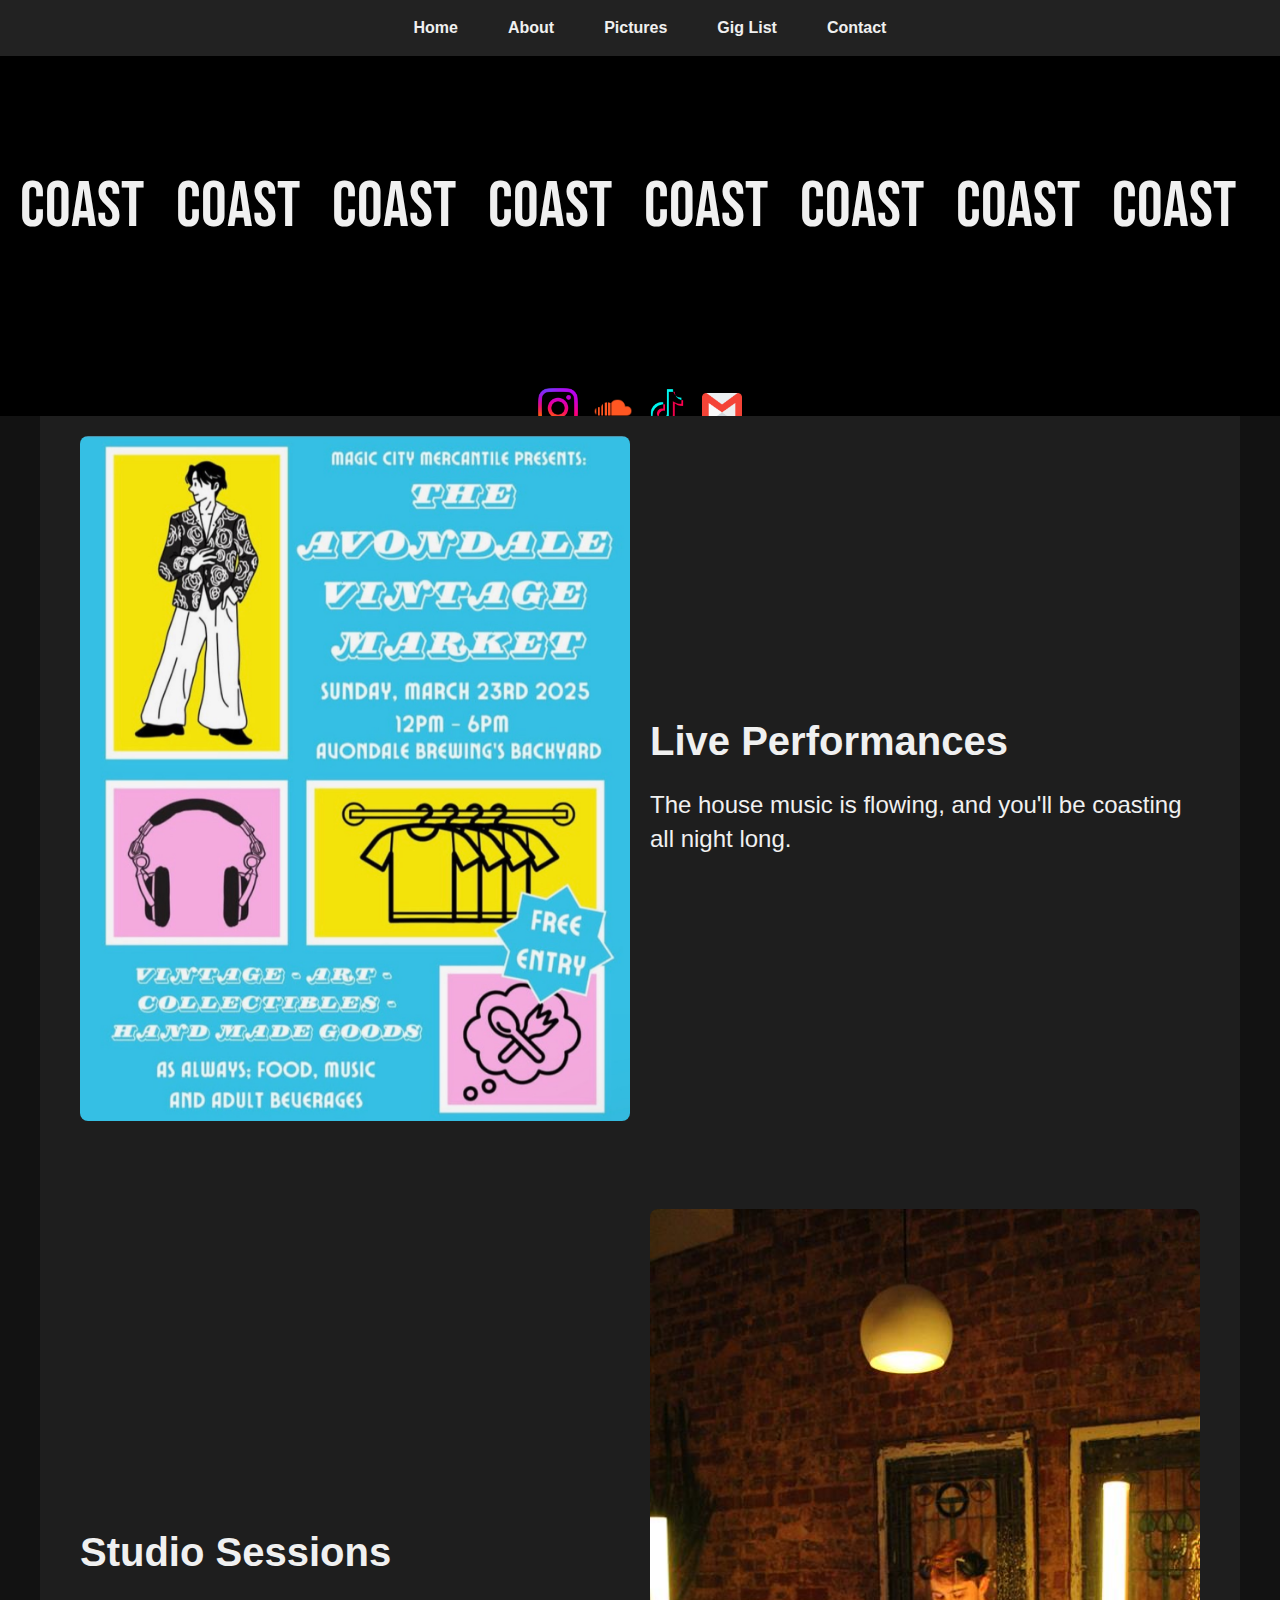
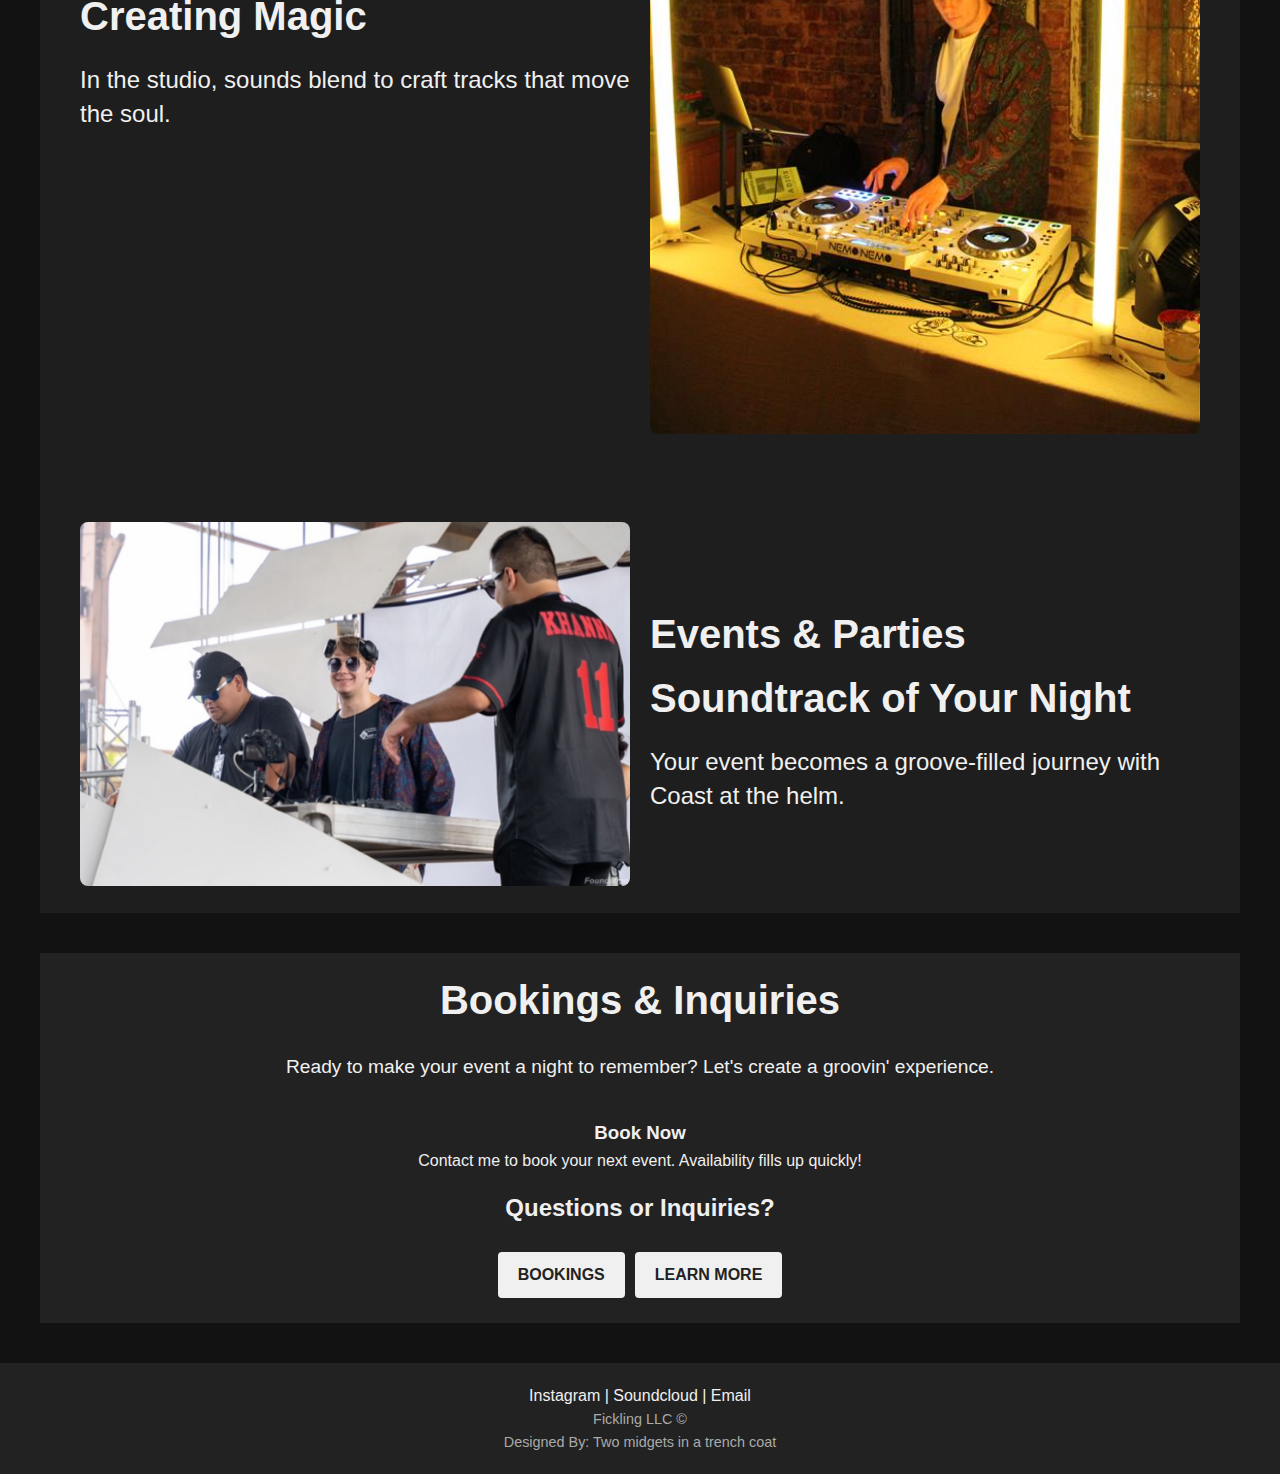
==== commit 6e2a101a: "FIxed video, bio, and home buttons" ====
--- a/index.html
+++ b/index.html
@@ -33,7 +33,7 @@
   <section id="banner">
     <div class="inner">
       <div class="marquee">
-        <!-- <div class="marquee__inner">
+        <div class="marquee__inner">
           <div class="marquee__group">
             <span class="marquee__text">COAST</span>
             <span class="marquee__text">COAST</span>
@@ -68,9 +68,9 @@
             <span class="marquee__text">COAST</span>
             <span class="marquee__text">COAST</span>
           </div>
-        </div> -->
+        </div>
         <video autoplay muted loop playsinline id="bgVideo" poster="images-March-25/fallback.jpg">
-          <source src="images-March-25/CoastVisualStatic.mov" type="video/mp4">
+          <source src="images-March-25/finalrevision.mp4" type="video/mp4">
           Your browser does not support HTML5 video.
         </video>  
       </div>
--- a/style.css
+++ b/style.css
@@ -429,7 +429,7 @@
     transform: translateX(-50%);
     width: 100%;
     text-align: center;
-    padding: 150px 0; /* Adjust vertical padding as needed */
+    padding: 130px 0; /* Adjust vertical padding as needed */
   }
   
   /* Each button styled as a box with no background */
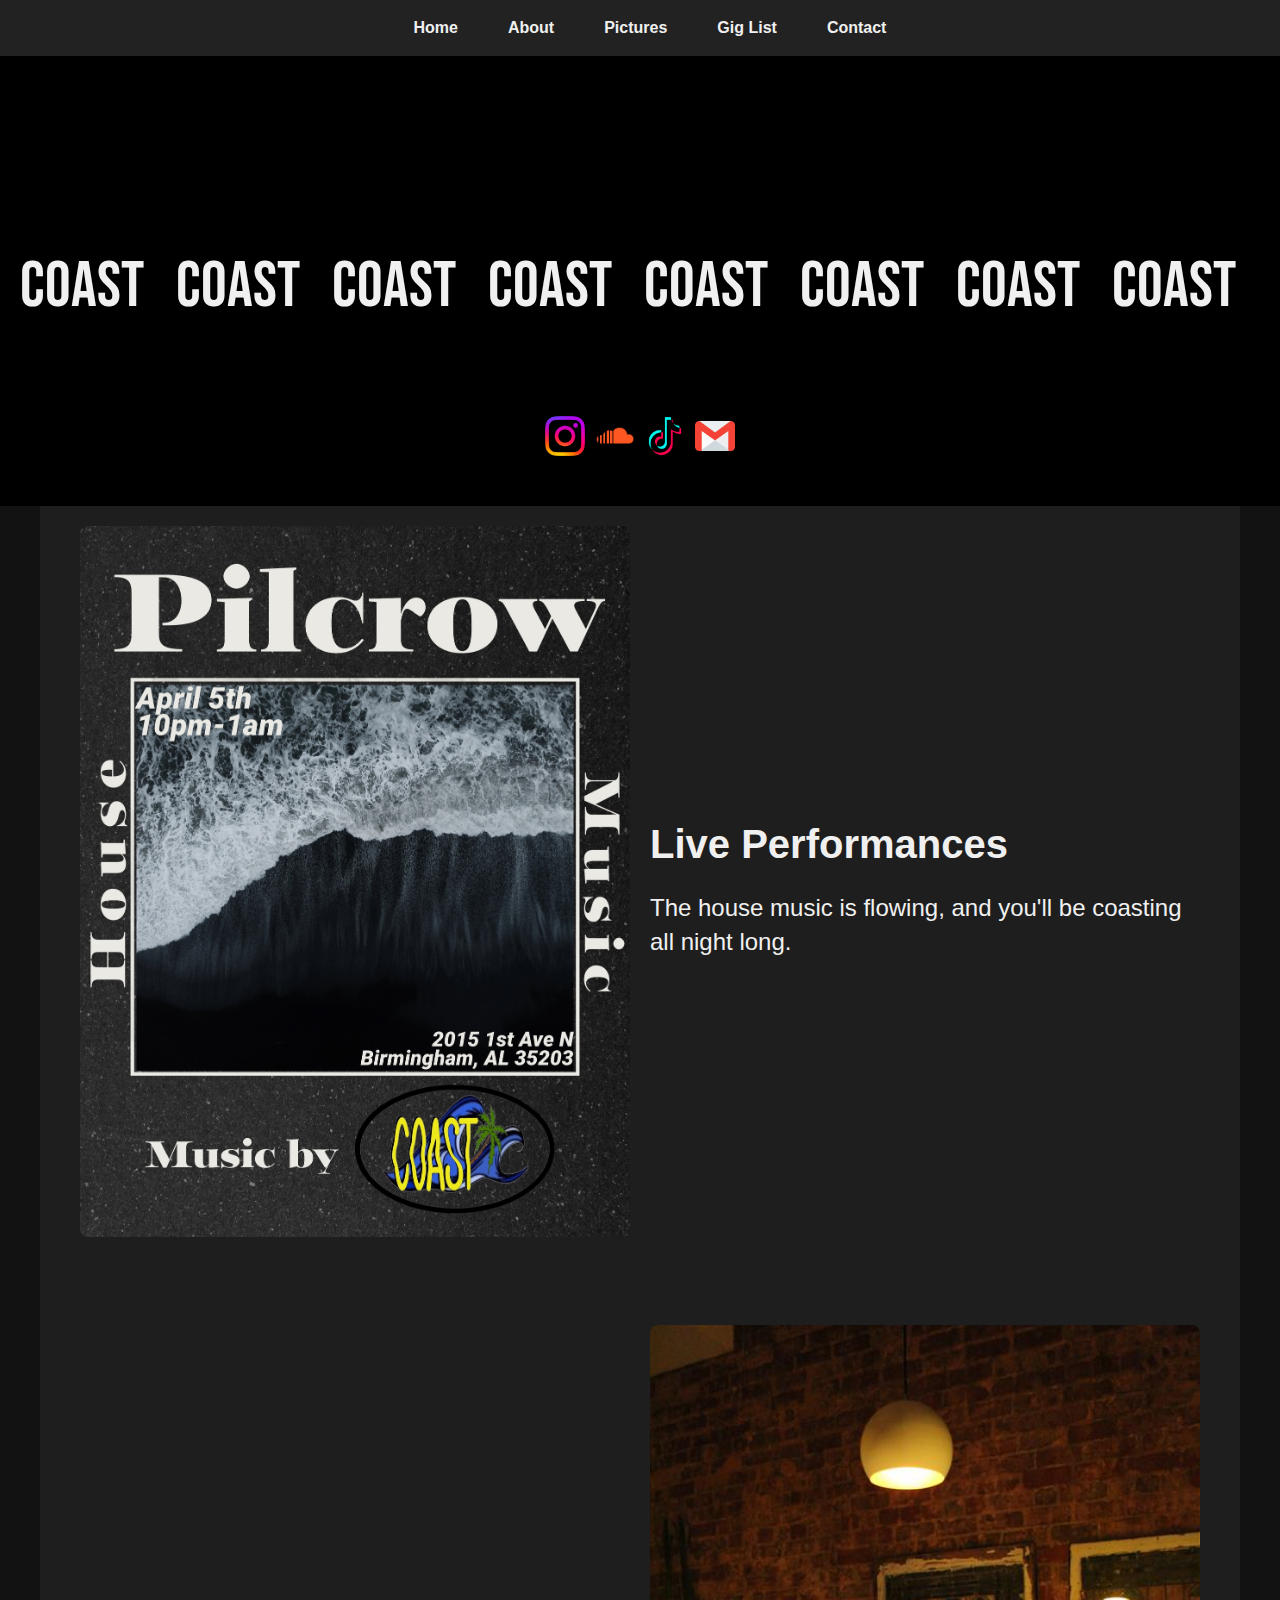
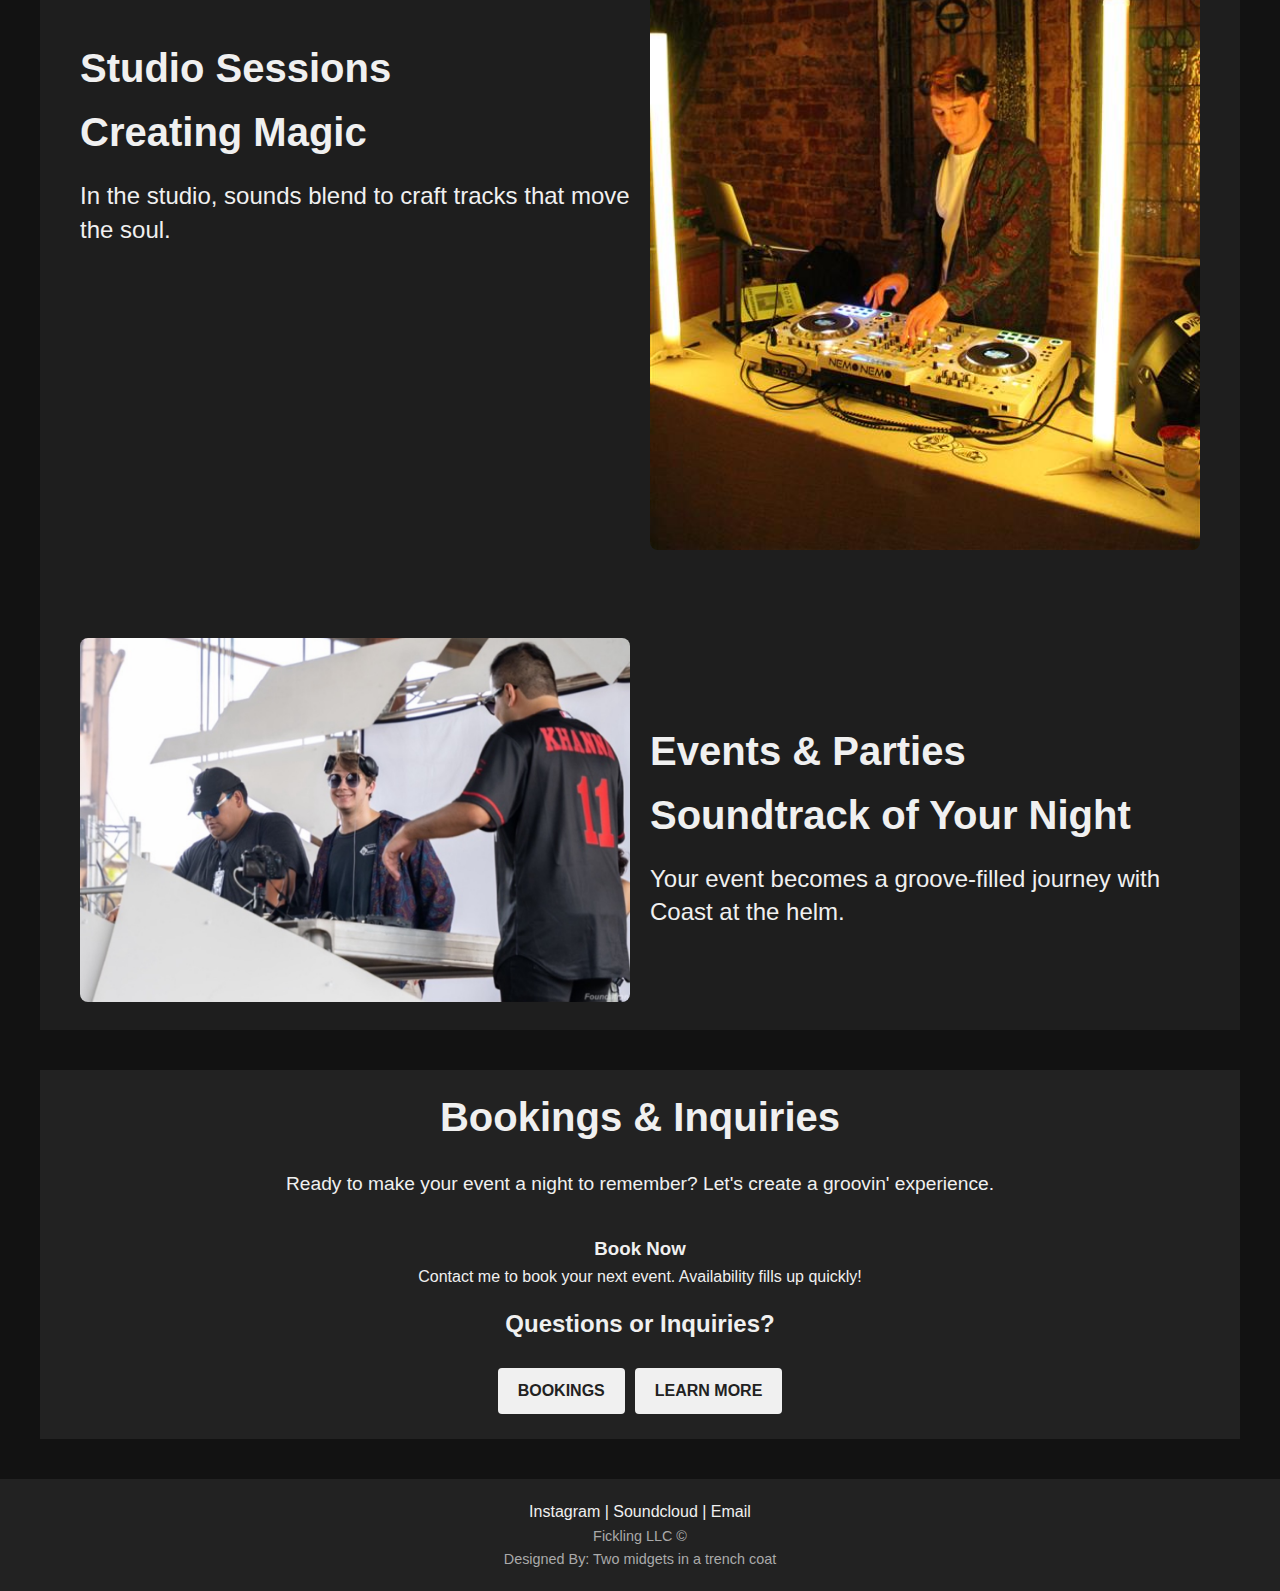
==== commit 7dee7f88: "Updated photos and gig list" ====
--- a/index.html
+++ b/index.html
@@ -109,7 +109,7 @@
   <!-- Section Two: Spotlight on Performances -->
   <section id="two" class="wrapper alt style2">
     <div class="spotlight">
-      <div class="image"><img src="images-March-25/vintagemarket3-23.jpeg" alt="DJ in Action" /></div>
+      <div class="image"><img src="images-September-24/PilcrowApril5.jpeg" alt="DJ in Action" /></div>
       <div class="content">
         <h2>Live Performances</h2>
         <p>The house music is flowing, and you'll be coasting all night long.</p>
--- a/style.css
+++ b/style.css
@@ -1,5 +1,7 @@
-/* Global Styles */
-* {
+/* ==========================================================================
+   Global Reset & Base Styles
+   ========================================================================== */
+   * {
     box-sizing: border-box;
     margin: 0;
     padding: 0;
@@ -15,7 +17,10 @@
     text-decoration: none;
   }
   
-  /* Navigation – Always visible desktop nav */
+  /* ==========================================================================
+     Navigation
+     ========================================================================== */
+  /* Header & Navigation Container */
   header {
     background: #222;
     padding: 15px 20px;
@@ -29,6 +34,7 @@
     text-align: center;
   }
   
+  /* Responsive Navigation (Small screens) */
   @media (max-width: 600px) {
     .nav-container {
       flex-direction: column;
@@ -40,6 +46,8 @@
       padding: 10px 0;
     }
   }
+  
+  /* Logo & Navigation Links */
   .logo a {
     font-family: 'Bebas Neue', sans-serif;
     font-size: 2rem;
@@ -62,68 +70,137 @@
     color: #f0f0f0;
     transition: background-color 0.3s ease, color 0.3s ease;
   }
-  
   .nav-links a:hover {
     background-color: #f0f0f0;
     color: #222;
   }
   
-  /* On small screens, allow horizontal scrolling */
+  /* Navigation Links - Small screens (Horizontal scrolling) */
   @media (max-width: 600px) {
     .nav-links {
       overflow-x: auto;
       white-space: nowrap;
       -webkit-overflow-scrolling: touch;
     }
-      .nav-links a {
-        display: inline-block;
-        padding: 15px 10px;  /* Increased padding for larger tap targets */
-        font-size: .8rem;   /* Slightly larger font size for readability */
-      }
-  }
-  
-  /* Banner & Marquee (Index Page) */
-  #banner {
-    position: relative;
-    background: #000;
-    height: 40vh;
-    padding: 100px 20px;
-    text-align: center;
-    overflow: hidden;
-  }
+    .nav-links a {
+      display: inline-block;
+      padding: 15px 10px;  /* Increased padding for larger tap targets */
+      font-size: .8rem;   /* Slightly larger font size for readability */
+    }
+  }
+  
+  /* ==========================================================================
+     Banner & Marquee
+     ========================================================================== */
+     #banner {
+      position: relative;
+      background: #000;
+      height: 50vh;         /* Increased height from 40vh to 70vh */
+      padding: 30px 20px;    /* Reduced padding to reveal more of the video */
+      text-align: center;
+      overflow: hidden;
+    }
   #banner .inner {
     position: relative;
     z-index: 1;
   }
-  .marquee {
-    overflow: hidden;
-    width: 100%;
-  }
+  
+  /* Marquee Styles */
+  /* Marquee Styles */
+.marquee {
+  overflow: hidden;
+  width: 100%;
+  padding-top: 130px; /* Added padding to lower the entire marquee */
+}
+
+.marquee__inner {
+  display: flex;
+  animation: marqueeAnimation 45s linear infinite;
+}
+
+.marquee__group {
+  display: flex;
+}
+
+.marquee__text {
+  font-family: 'Bebas Neue', sans-serif;
+  font-size: 4rem;
+  padding-right: 2rem;
+  margin-top: 20px; /* Added margin to lower the text further */
+}
+
+@keyframes marqueeAnimation {
+  0% { transform: translateX(0); }
+  100% { transform: translateX(-100%); }
+}
+
+  
+  /* Duplicate Marquee Inner definition with longer animation duration */
   .marquee__inner {
     display: flex;
-    animation: marqueeAnimation 15s linear infinite;
-  }
-  .marquee__group {
-    display: flex;
-  }
-  .marquee__text {
-    font-family: 'Bebas Neue', sans-serif;
-    font-size: 4rem;
-    padding-right: 2rem;
-  }
-  @keyframes marqueeAnimation {
-    0% { transform: translateX(0); }
-    100% { transform: translateX(-100%); }
-  }
-  .actions.special {
-    list-style: none;
-    padding: 0;
-    margin: 20px 0;
-  }
-  .actions.special li {
-    display: inline-block;
-    margin: 0 10px;
-  }
+    animation: marqueeAnimation 45s linear infinite;
+  }
+  
+  /* Social Buttons in Banner */
+#banner .social-buttons {
+  position: absolute;
+  top: 330px;         /* Adjusts vertical position */
+  left: 50%;
+  transform: translateX(-50%);
+  display: flex;
+  justify-content: center;
+  align-items: center;
+  z-index: 2;           /* Ensures buttons appear above other content */
+}
+
+#banner .social-buttons a.button {
+  display: flex;        /* Center the icon within the button */
+  justify-content: center;
+  align-items: center;
+  width: 40px;          /* Fixed width */
+  height: 40px;         /* Fixed height */
+  margin: 0 5px;        /* Spacing between buttons */
+  padding: 0;           /* No internal padding */
+  background: transparent;
+  border-radius: 4px;
+}
+
+#banner .social-buttons a.button img,
+#banner .social-buttons a.button i {
+  width: 100%;
+  height: 100%;
+  object-fit: contain;
+  display: block;
+}
+
+/* Responsive Adjustments */
+@media (max-width: 768px) {
+  #banner .social-buttons {
+    bottom: 15px;      /* Slightly lower offset on smaller screens */
+  }
+  #banner .social-buttons a.button {
+    width: 35px;
+    height: 35px;
+    margin: 0 4px;
+  }
+}
+
+@media (max-width: 480px) {
+  #banner .social-buttons {
+    bottom: 10px;      /* Further adjust offset for very small screens */
+  }
+  #banner .social-buttons a.button {
+    width: 30px;
+    height: 30px;
+    margin: 0 3px;
+  }
+}
+
+  
+  /* ==========================================================================
+     Buttons & Actions
+     ========================================================================== */
+  /* General Button Styles */
   .button {
     background: #f0f0f0;
     color: #222;
@@ -143,70 +220,18 @@
     background: #ddd;
   }
   
-  /* Fluid Container */
-  .wrapper,
-  .container {
-    width: 100%;
-    max-width: 1200px;
-    margin: 0 auto;
-    padding: 0 20px;
-  }
-  /* Optional: if you want ultrawide screens to be fluid, use this media query */
-  @media (min-width: 1600px) {
-    .wrapper,
-    .container {
-      max-width: 100%;
-    }
-  }
-  
-  /* Wrapper Styles */
-  .wrapper.style1 {
-    background: #222;
-    text-align: center;
-  }
-  .wrapper.alt {
-    background: #1e1e1e;
-  }
-  .wrapper.style3,
-  .wrapper.style4 {
-    background: #222;
-    text-align: center;
-  }
-  .major h2 {
-    font-size: 2.5rem;
-    margin-bottom: 20px;
-  }
-  .major p {
-    font-size: 1.2rem;
-    margin-bottom: 20px;
-  }
-  
-  /* Spotlight Sections */
-  .spotlight {
-    display: flex;
-    flex-wrap: wrap;
-    align-items: center;
-    margin-bottom: 40px;
-    padding: 10px;
-  }
-  .spotlight .image {
-    flex: 1 1 300px;
-    padding: 10px;
-  }
-  .spotlight .image img {
-    width: 100%;
-    border-radius: 8px;
-  }
-  .spotlight .content {
-    flex: 1 1 300px;
-    padding: 10px;
-  }
-  /* Swap order for the second spotlight */
-  .spotlight:nth-child(2) {
-    flex-direction: row-reverse;
-  }
-  
-  /* CTA Buttons */
+  /* Special Action Buttons */
+  .actions.special {
+    list-style: none;
+    padding: 0;
+    margin: 20px 0;
+  }
+  .actions.special li {
+    display: inline-block;
+    margin: 0 10px;
+  }
+  
+  /* Stacked Actions */
   .actions.stacked {
     display: flex;
     flex-wrap: wrap;
@@ -215,8 +240,106 @@
     list-style: none;
     padding: 0;
   }
-  
-  /* Filter Bar (Pictures Page) */
+  .actions.stacked li {
+    margin-bottom: 15px;
+  }
+  .actions.stacked li:last-child {
+    margin-bottom: 0;
+  }
+  .actions.stacked a.button {
+    display: block;
+    width: 100%;
+    margin: 10px 0;
+  }
+  
+  /* Responsive adjustment for very small screens (Stacked Actions) */
+  @media (max-width: 600px) {
+    .actions.stacked li {
+      margin-bottom: 20px;
+    }
+  }
+  
+  /* ==========================================================================
+     Containers & Wrappers
+     ========================================================================== */
+  .wrapper,
+  .container {
+    width: 100%;
+    max-width: 1200px;
+    margin: 0 auto;
+    padding: 0 20px;
+  }
+  /* Optional: Full-width for ultrawide screens */
+  @media (min-width: 1600px) {
+    .wrapper,
+    .container {
+      max-width: 100%;
+    }
+  }
+  
+  /* Wrapper Variations */
+  .wrapper.style1 {
+    background: #222;
+    text-align: center;
+  }
+  .wrapper.alt {
+    background: #1e1e1e;
+  }
+  .wrapper.style3,
+  .wrapper.style4 {
+    background: #222;
+    text-align: center;
+  }
+  
+  /* Major Section Headings */
+  .major h2 {
+    font-size: 2.5rem;
+    margin-bottom: 20px;
+  }
+  .major p {
+    font-size: 1.2rem;
+    margin-bottom: 20px;
+  }
+  
+  /* ==========================================================================
+     Spotlight Sections
+     ========================================================================== */
+  .spotlight {
+    display: flex;
+    flex-wrap: wrap;
+    align-items: center;
+    margin-bottom: 40px;
+    padding: 10px;
+  }
+  .spotlight .image {
+    flex: 1 1 300px;
+    padding: 10px;
+  }
+  .spotlight .image img {
+    width: 100%;
+    border-radius: 8px;
+  }
+  .spotlight .content {
+    flex: 1 1 300px;
+    padding: 10px;
+  }
+  /* Swap order for the second spotlight */
+  .spotlight:nth-child(2) {
+    flex-direction: row-reverse;
+  }
+  /* Spotlight Text Adjustments */
+  .spotlight .content h2 {
+    font-size: 2.5rem;  /* Adjust as needed for larger headings */
+    margin-bottom: 15px;
+  }
+  .spotlight .content p {
+    font-size: 1.5rem;  /* Increase the paragraph text size */
+    line-height: 1.4;
+  }
+  
+  /* ==========================================================================
+     Filter Bar (Pictures Page)
+     ========================================================================== */
   .filter-bar {
     text-align: center;
     margin: 40px 0 20px;
@@ -237,7 +360,9 @@
     color: #222;
   }
   
-  /* Gallery Grid (Pictures Page) */
+  /* ==========================================================================
+     Gallery Grid (Pictures Page)
+     ========================================================================== */
   .gallery-container {
     max-width: 1200px;
     margin: 0 auto;
@@ -280,7 +405,9 @@
     opacity: 1;
   }
   
-  /* Modal Lightbox */
+  /* ==========================================================================
+     Modal Lightbox
+     ========================================================================== */
   .modal {
     display: none;
     position: fixed;
@@ -318,7 +445,9 @@
     cursor: pointer;
   }
   
-  /* Giglist (Events Page) Specific */
+  /* ==========================================================================
+     Giglist (Events Page) Specific
+     ========================================================================== */
   .tabs {
     display: flex;
     justify-content: center;
@@ -361,7 +490,9 @@
     margin: 5px 0;
   }
   
-  /* Footer */
+  /* ==========================================================================
+     Footer
+     ========================================================================== */
   footer {
     background: #222;
     text-align: center;
@@ -392,7 +523,9 @@
     color: #aaa;
   }
   
-  /* Back to Top Button */
+  /* ==========================================================================
+     Back to Top Button
+     ========================================================================== */
   #backToTop {
     position: fixed;
     bottom: 30px;
@@ -411,7 +544,10 @@
     background: #333;
   }
   
-  /* Responsive adjustments */
+  /* ==========================================================================
+     Responsive Adjustments
+     ========================================================================== */
+  /* Adjustments for Spotlight and Stacked Actions on smaller screens */
   @media (max-width: 768px) {
     .spotlight {
       flex-direction: column;
@@ -421,72 +557,10 @@
       align-items: center;
     }
   }
-/* Container for the social buttons positioned at the bottom of the banner */
-#banner .social-buttons {
-    position: absolute;
-    bottom: 1;
-    left: 50%;
-    transform: translateX(-50%);
-    width: 100%;
-    text-align: center;
-    padding: 130px 0; /* Adjust vertical padding as needed */
-  }
-  
-  /* Each button styled as a box with no background */
-  #banner .social-buttons a.button {
-    display: inline-block;
-    width: 40px;      /* Fixed width */
-    height: 40px;     /* Fixed height */
-    margin: 0 5px;    /* Horizontal spacing between buttons */
-    padding: 0;       /* Remove any internal padding */
-    background: transparent; /* No white background */
-    border-radius: 4px; /* Optional: slight rounding */
-  }
-  
-  /* Ensure images and icon fonts fill the container exactly */
-  #banner .social-buttons a.button img,
-  #banner .social-buttons a.button i {
-    width: 100%;
-    height: 100%;
-    object-fit: contain;
-    display: block;
-  }
-  /* Increase text size in the Spotlight (Pictures) section */
-.spotlight .content h2 {
-    font-size: 2.5rem;  /* Adjust as needed for larger headings */
-    margin-bottom: 15px;
-  }
-  
-  .spotlight .content p {
-    font-size: 1.5rem;  /* Increase the paragraph text size */
-    line-height: 1.4;
-  }
-  /* Ensure each button in the stacked actions list has some space */
-.actions.stacked li {
-    margin-bottom: 15px;
-  }
-  
-  .actions.stacked li:last-child {
-    margin-bottom: 0;
-  }
-  
-  /* Force the buttons to be block-level for full-width (or near-full) display with spacing */
-  .actions.stacked a.button {
-    display: block;
-    width: 100%;
-    margin: 10px 0;
-  }
-  
-  /* Responsive adjustment for very small screens */
-  @media (max-width: 600px) {
-    .actions.stacked li {
-      margin-bottom: 20px;
-    }
-  }
-  .marquee__inner {
-    display: flex;
-    animation: marqueeAnimation 45s linear infinite;
-  }
+  
+  /* ==========================================================================
+     Background Video (Banner)
+     ========================================================================== */
   #bgVideo {
     position: absolute;
     top: 50%;
@@ -497,8 +571,7 @@
     object-fit: contain;
     z-index: -1;
   }
-  
-  /* Mobile Adjustments */
+  /* Mobile Adjustments for Background Video */
   @media (max-width: 600px) {
     #bgVideo {
       width: 100vw;  /* Ensures the video spans the full viewport width */
@@ -506,8 +579,4 @@
       object-fit: contain;  /* Maintains the entire video in view */
     }
   }
-  
-  
-  
-  
   